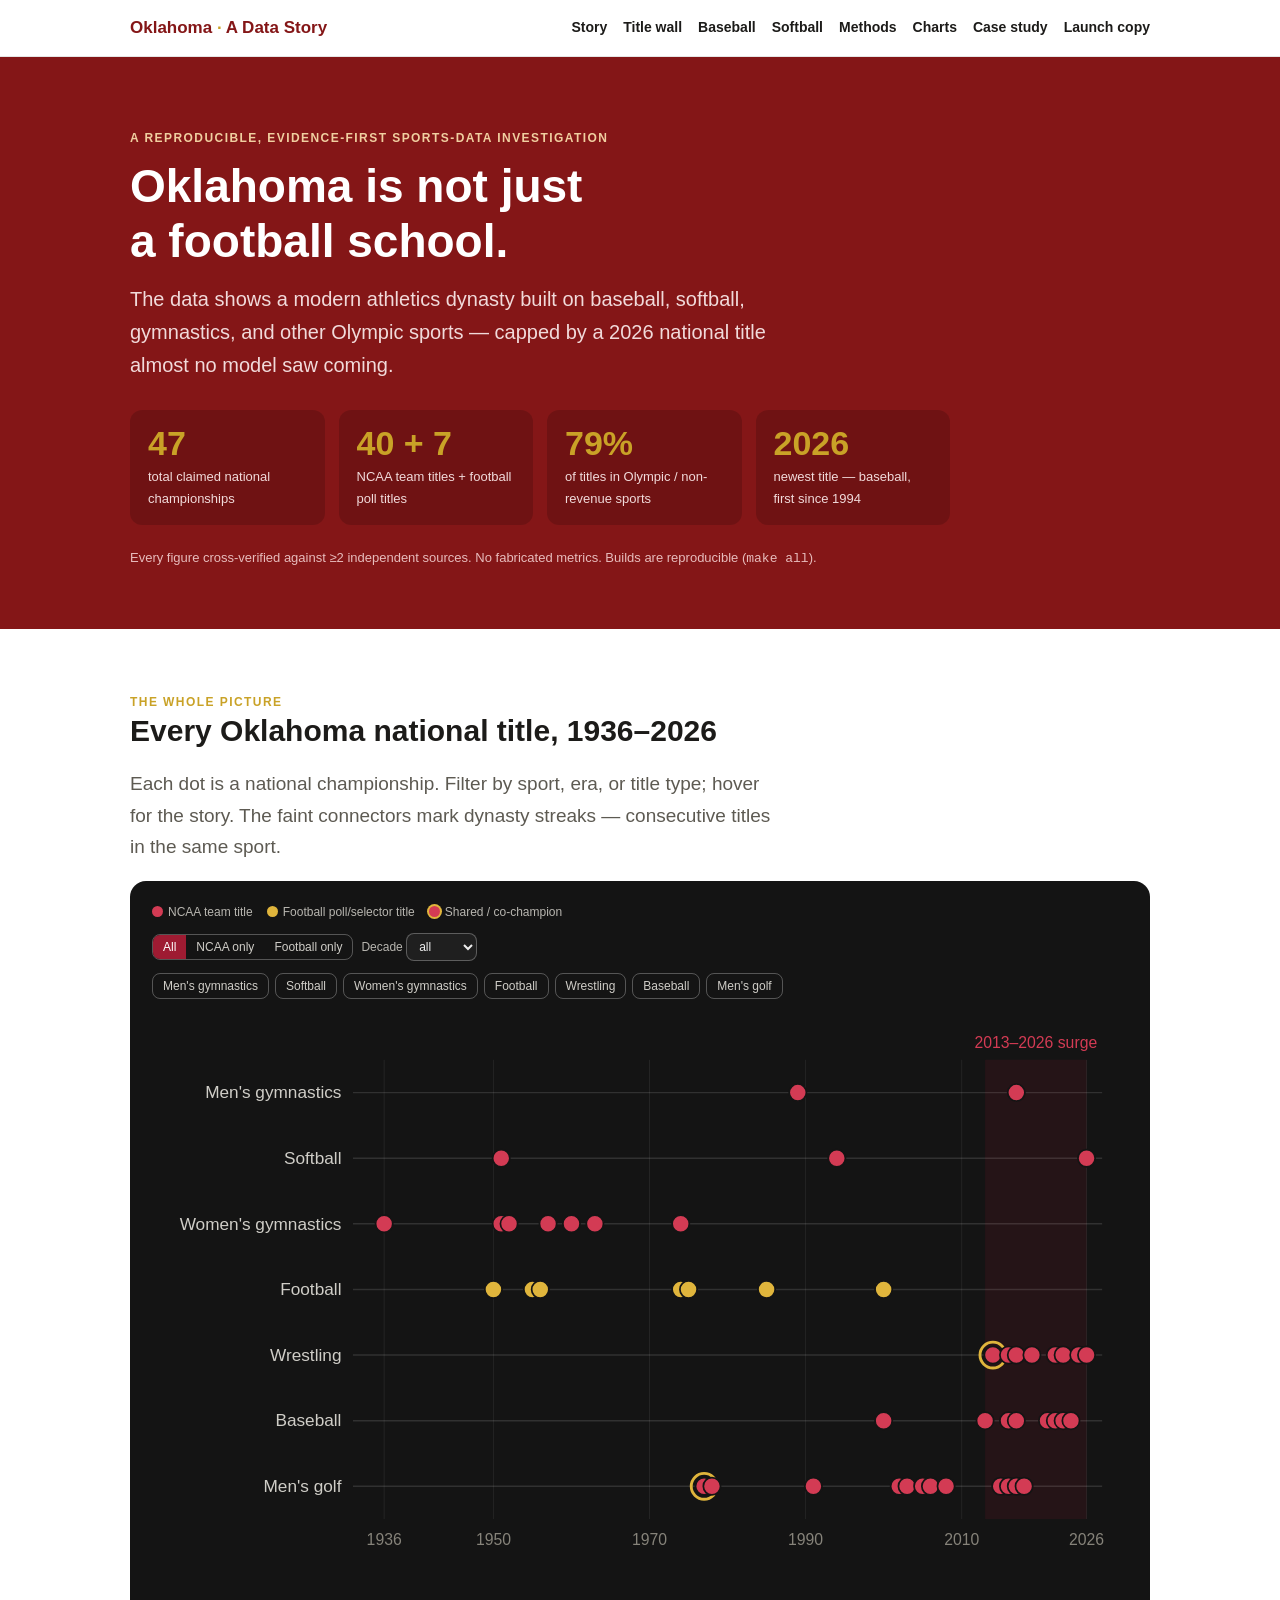
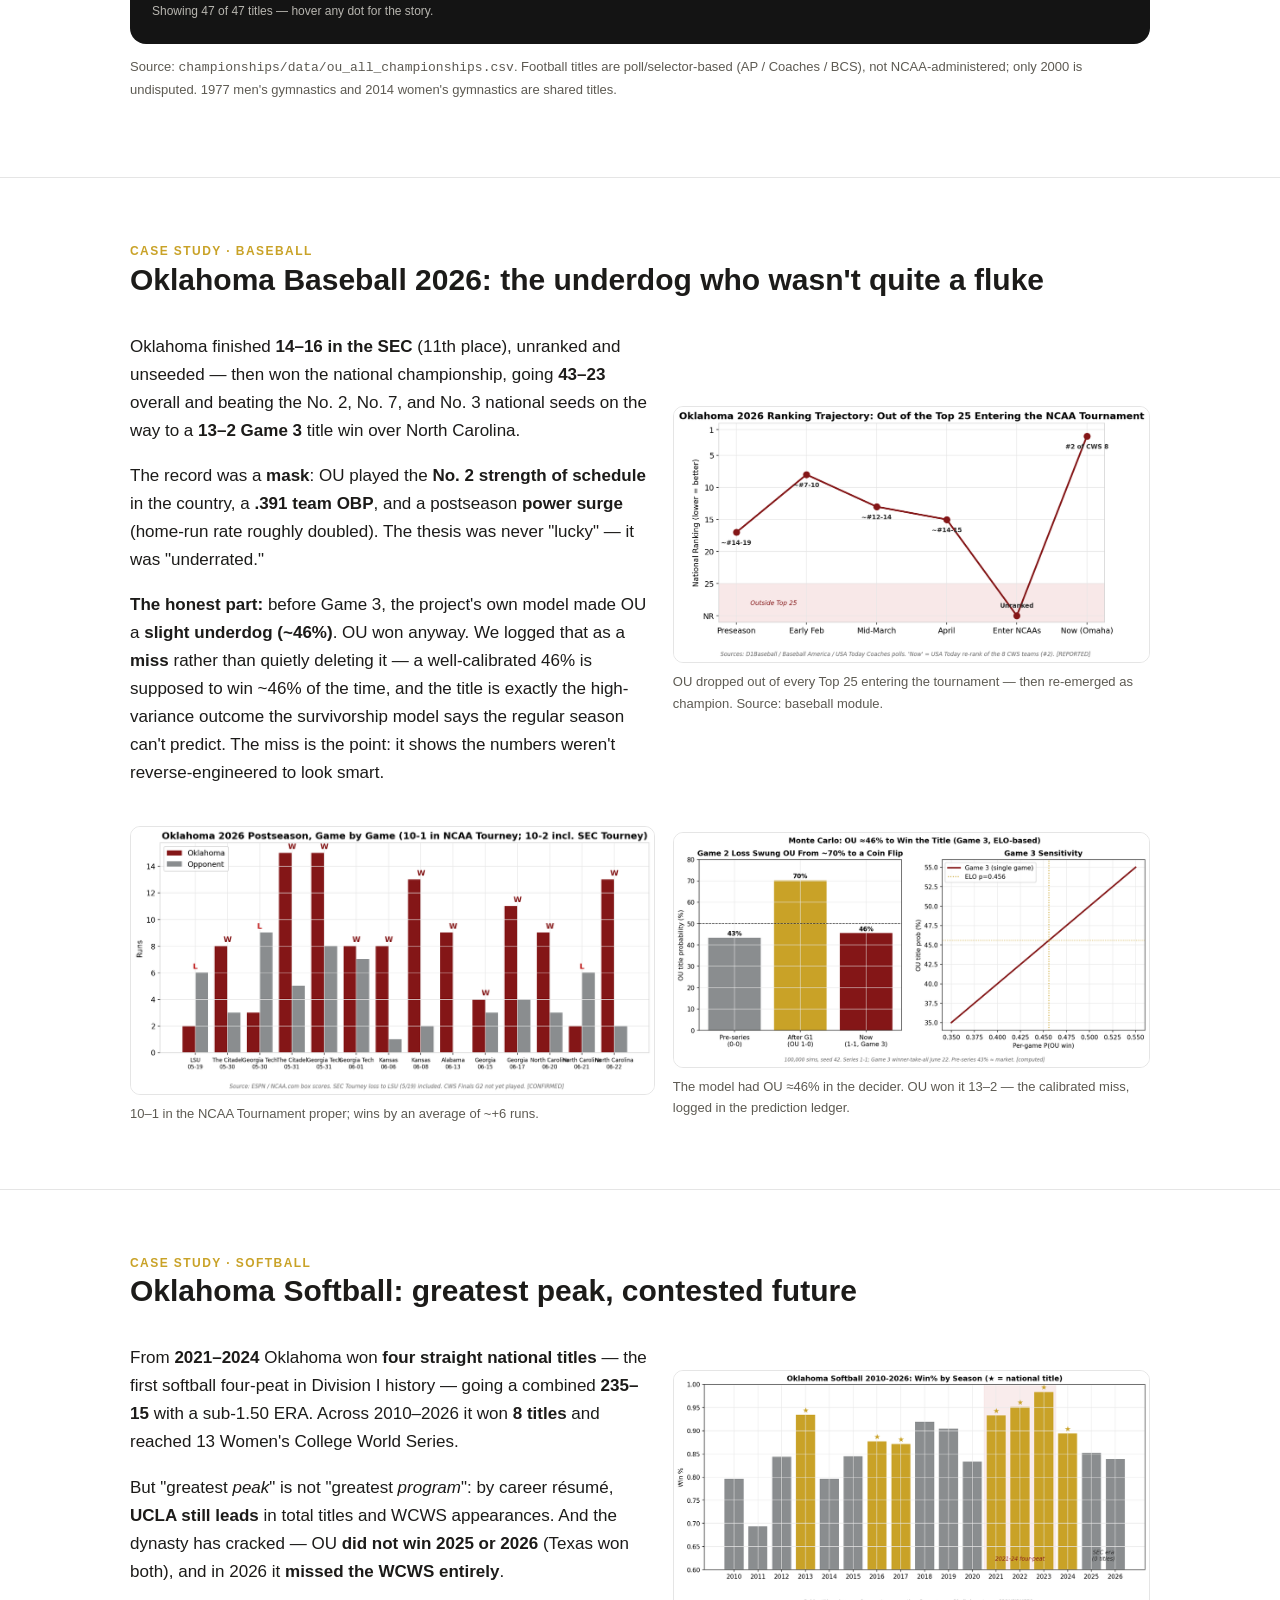
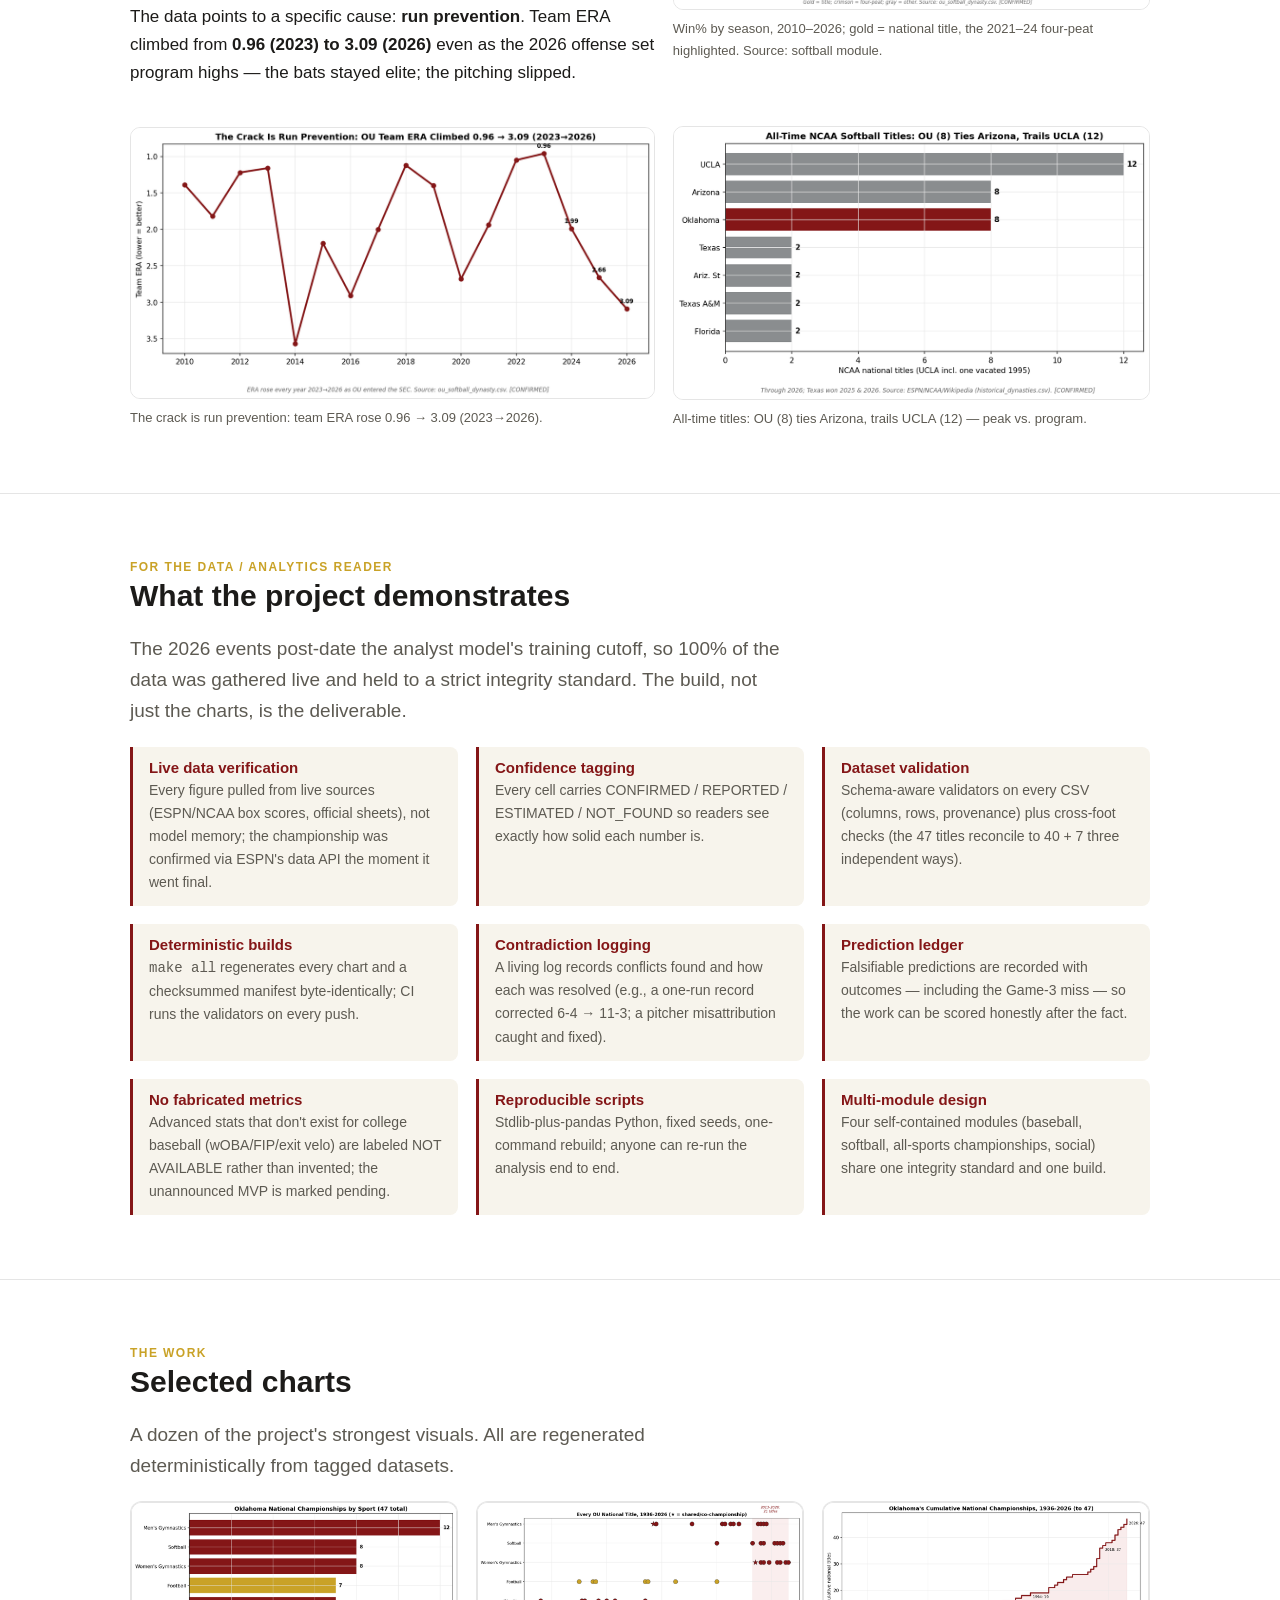
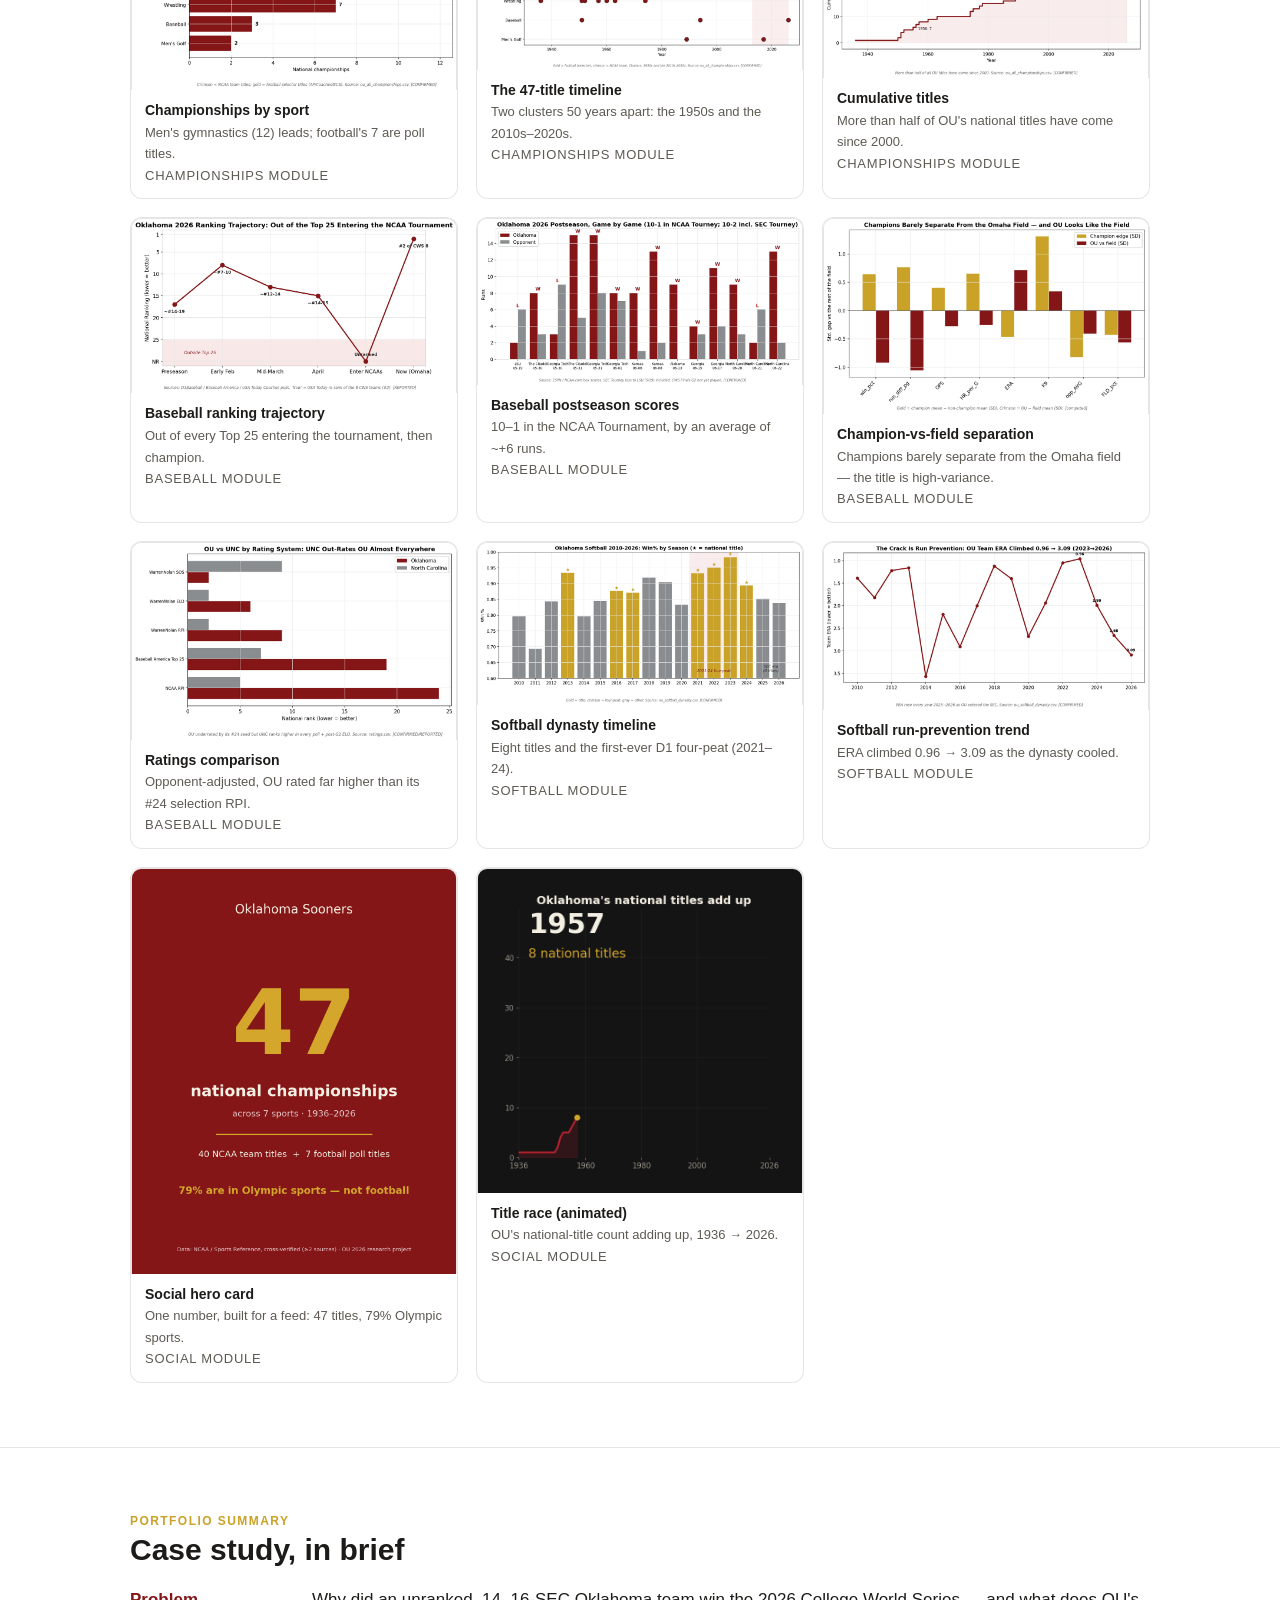
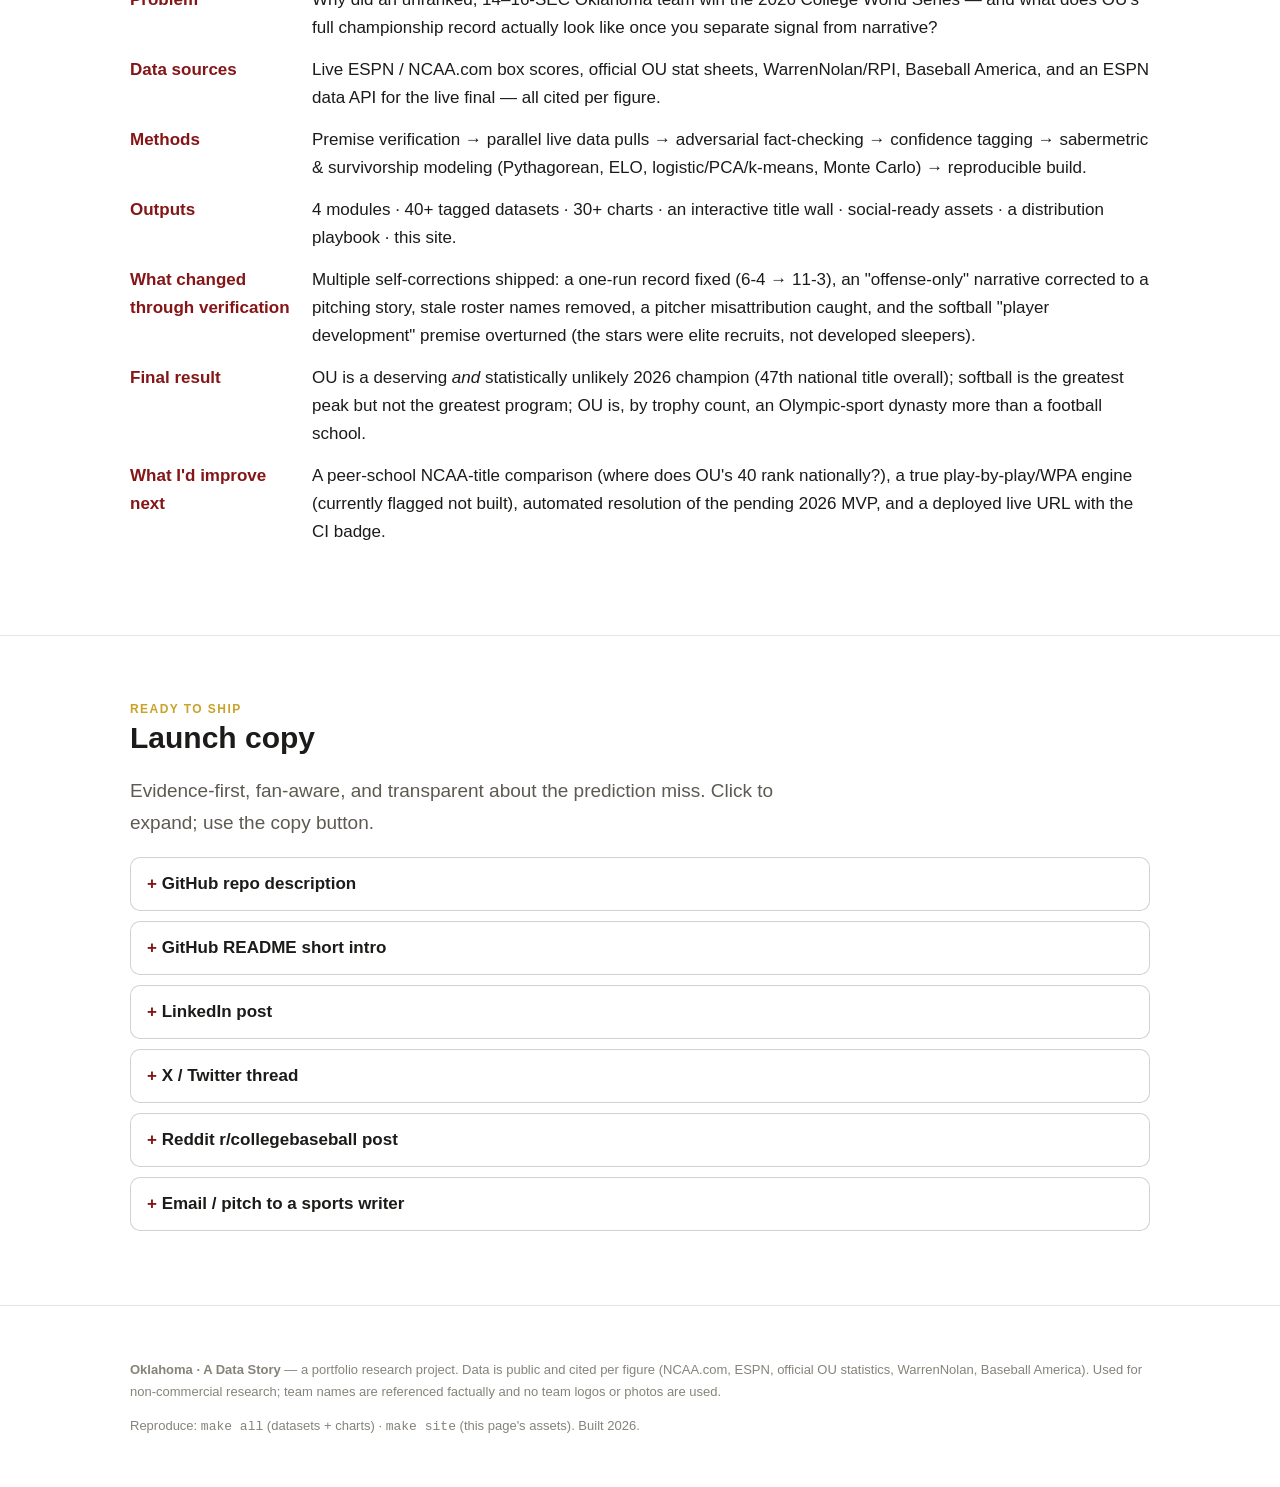
==== site/index.html @ e1172a3f "Add public landing-page site (v1.6): hero, interactive wall, case studies, launch copy A dependency-" ====
<!DOCTYPE html>
<html lang="en">
<head>
<meta charset="utf-8">
<meta name="viewport" content="width=device-width, initial-scale=1">
<title>Oklahoma: A Data Story — 47 national championships</title>
<meta name="description" content="A reproducible, evidence-first data investigation into Oklahoma athletics: 47 national titles, the 2026 baseball championship, the softball dynasty, and what the data really shows.">
<link rel="stylesheet" href="styles.css">
</head>
<body>

<nav><div class="wrap">
  <span class="brand">Oklahoma <b>·</b> A Data Story</span>
  <div class="navlinks">
    <a href="#story">Story</a>
    <a href="#wall">Title wall</a>
    <a href="#baseball">Baseball</a>
    <a href="#softball">Softball</a>
    <a href="#methods">Methods</a>
    <a href="#gallery">Charts</a>
    <a href="#casestudy">Case study</a>
    <a href="#launch">Launch copy</a>
  </div>
</div></nav>

<!-- SECTION 1 — HERO -->
<header class="hero" id="story"><div class="wrap">
  <div class="eyebrow">A reproducible, evidence-first sports-data investigation</div>
  <h1>Oklahoma is not just a football school.</h1>
  <p>The data shows a modern athletics dynasty built on baseball, softball, gymnastics, and other Olympic sports — capped by a 2026 national title almost no model saw coming.</p>
  <div class="stats">
    <div class="stat"><div class="n">47</div><div class="l">total claimed national championships</div></div>
    <div class="stat"><div class="n">40 + 7</div><div class="l">NCAA team titles + football poll titles</div></div>
    <div class="stat"><div class="n">79%</div><div class="l">of titles in Olympic / non-revenue sports</div></div>
    <div class="stat"><div class="n">2026</div><div class="l">newest title — baseball, first since 1994</div></div>
  </div>
  <div class="note">Every figure cross-verified against ≥2 independent sources. No fabricated metrics. Builds are reproducible (<code>make all</code>).</div>
</div></header>

<!-- SECTION 2 — INTERACTIVE WALL -->
<section id="wall"><div class="wrap">
  <div class="eyebrow">The whole picture</div>
  <h2>Every Oklahoma national title, 1936–2026</h2>
  <p class="lead">Each dot is a national championship. Filter by sport, era, or title type; hover for the story. The faint connectors mark dynasty streaks — consecutive titles in the same sport.</p>
  <div class="panel" style="margin-top:18px">
    <div class="legend">
      <span><span class="swatch" style="background:#d33b54"></span>NCAA team title</span>
      <span><span class="swatch" style="background:#e0b53c"></span>Football poll/selector title</span>
      <span><span class="swatch" style="background:#d33b54;box-shadow:0 0 0 2px #e0b53c"></span>Shared / co-champion</span>
    </div>
    <div class="controls">
      <span class="seg" id="basisseg">
        <button data-b="all" aria-pressed="true">All</button>
        <button data-b="ncaa" aria-pressed="false">NCAA only</button>
        <button data-b="selector" aria-pressed="false">Football only</button>
      </span>
      <label style="font-size:12px;color:#b8b6b0">Decade
        <select id="decsel">
          <option value="all">all</option>
          <option value="1930">1930s</option><option value="1950">1950s</option>
          <option value="1960">1960s</option><option value="1970">1970s</option>
          <option value="1980">1980s</option><option value="1990">1990s</option>
          <option value="2000">2000s</option><option value="2010">2010s</option>
          <option value="2020">2020s</option>
        </select>
      </label>
    </div>
    <div id="chips" style="display:flex;flex-wrap:wrap;gap:6px;margin-bottom:12px"></div>
    <div id="wrap2" style="position:relative;width:100%">
      <svg id="wall-svg" viewBox="0 0 680 400" width="100%" role="img" aria-label="Scatter of all 47 Oklahoma national titles by sport and year"></svg>
      <div id="tip" style="position:absolute;display:none;pointer-events:none;background:#1f1f1f;border:1px solid rgba(255,255,255,.3);border-radius:8px;padding:8px 10px;font-size:12px;max-width:230px;z-index:5;color:#ededed"></div>
    </div>
    <div id="cap" style="font-size:12px;color:#b8b6b0;margin-top:8px"></div>
  </div>
  <p class="muted" style="font-size:13px;margin-top:12px">Source: <code>championships/data/ou_all_championships.csv</code>. Football titles are poll/selector-based (AP / Coaches / BCS), not NCAA-administered; only 2000 is undisputed. 1977 men's gymnastics and 2014 women's gymnastics are shared titles.</p>
</div></section>

<!-- SECTION 3 — BASEBALL -->
<section id="baseball"><div class="wrap">
  <div class="eyebrow">Case study · baseball</div>
  <h2>Oklahoma Baseball 2026: the underdog who wasn't quite a fluke</h2>
  <div class="grid cols2" style="margin-top:18px">
    <div>
      <p>Oklahoma finished <b>14–16 in the SEC</b> (11th place), unranked and unseeded — then won the national championship, going <b>43–23</b> overall and beating the No. 2, No. 7, and No. 3 national seeds on the way to a <b>13–2 Game 3</b> title win over North Carolina.</p>
      <p>The record was a <b>mask</b>: OU played the <b>No. 2 strength of schedule</b> in the country, a <b>.391 team OBP</b>, and a postseason <b>power surge</b> (home-run rate roughly doubled). The thesis was never "lucky" — it was "underrated."</p>
      <p><b>The honest part:</b> before Game 3, the project's own model made OU a <b>slight underdog (~46%)</b>. OU won anyway. We logged that as a <b>miss</b> rather than quietly deleting it — a well-calibrated 46% is supposed to win ~46% of the time, and the title is exactly the high-variance outcome the survivorship model says the regular season can't predict. The miss is the point: it shows the numbers weren't reverse-engineered to look smart.</p>
    </div>
    <figure>
      <img src="assets/bb_ranking.png" alt="Oklahoma fell out of every Top 25 entering the NCAA Tournament, then re-emerged in Omaha">
      <figcaption>OU dropped out of every Top 25 entering the tournament — then re-emerged as champion. <span class="muted">Source: baseball module.</span></figcaption>
    </figure>
  </div>
  <div class="grid cols2" style="margin-top:22px">
    <figure>
      <img src="assets/bb_postseason.png" alt="Oklahoma postseason scores, winning by an average margin of about six runs">
      <figcaption>10–1 in the NCAA Tournament proper; wins by an average of ~+6 runs.</figcaption>
    </figure>
    <figure>
      <img src="assets/bb_montecarlo.png" alt="Monte Carlo finals simulation showing Oklahoma as a slight underdog in Game 3">
      <figcaption>The model had OU ≈46% in the decider. OU won it 13–2 — the calibrated miss, logged in the prediction ledger.</figcaption>
    </figure>
  </div>
</div></section>

<!-- SECTION 4 — SOFTBALL -->
<section id="softball"><div class="wrap">
  <div class="eyebrow">Case study · softball</div>
  <h2>Oklahoma Softball: greatest peak, contested future</h2>
  <div class="grid cols2" style="margin-top:18px">
    <div>
      <p>From <b>2021–2024</b> Oklahoma won <b>four straight national titles</b> — the first softball four-peat in Division I history — going a combined <b>235–15</b> with a sub-1.50 ERA. Across 2010–2026 it won <b>8 titles</b> and reached 13 Women's College World Series.</p>
      <p>But "greatest <i>peak</i>" is not "greatest <i>program</i>": by career résumé, <b>UCLA still leads</b> in total titles and WCWS appearances. And the dynasty has cracked — OU <b>did not win 2025 or 2026</b> (Texas won both), and in 2026 it <b>missed the WCWS entirely</b>.</p>
      <p>The data points to a specific cause: <b>run prevention</b>. Team ERA climbed from <b>0.96 (2023) to 3.09 (2026)</b> even as the 2026 offense set program highs — the bats stayed elite; the pitching slipped.</p>
    </div>
    <figure>
      <img src="assets/sb_timeline.png" alt="Oklahoma softball dynasty timeline, win percentage by season with titles marked">
      <figcaption>Win% by season, 2010–2026; gold = national title, the 2021–24 four-peat highlighted. <span class="muted">Source: softball module.</span></figcaption>
    </figure>
  </div>
  <div class="grid cols2" style="margin-top:22px">
    <figure>
      <img src="assets/sb_runprev.png" alt="Oklahoma softball team ERA climbing from under one to over three from 2023 to 2026">
      <figcaption>The crack is run prevention: team ERA rose 0.96 → 3.09 (2023→2026).</figcaption>
    </figure>
    <figure>
      <img src="assets/sb_leaderboard.png" alt="All-time NCAA softball titles, Oklahoma ties Arizona and trails UCLA">
      <figcaption>All-time titles: OU (8) ties Arizona, trails UCLA (12) — peak vs. program.</figcaption>
    </figure>
  </div>
</div></section>

<!-- SECTION 5 — WHAT THE PROJECT PROVES -->
<section id="methods"><div class="wrap">
  <div class="eyebrow">For the data / analytics reader</div>
  <h2>What the project demonstrates</h2>
  <p class="lead">The 2026 events post-date the analyst model's training cutoff, so 100% of the data was gathered live and held to a strict integrity standard. The build, not just the charts, is the deliverable.</p>
  <div class="grid proves" style="margin-top:20px">
    <div class="feat"><h3>Live data verification</h3><p>Every figure pulled from live sources (ESPN/NCAA box scores, official sheets), not model memory; the championship was confirmed via ESPN's data API the moment it went final.</p></div>
    <div class="feat"><h3>Confidence tagging</h3><p>Every cell carries CONFIRMED / REPORTED / ESTIMATED / NOT_FOUND so readers see exactly how solid each number is.</p></div>
    <div class="feat"><h3>Dataset validation</h3><p>Schema-aware validators on every CSV (columns, rows, provenance) plus cross-foot checks (the 47 titles reconcile to 40 + 7 three independent ways).</p></div>
    <div class="feat"><h3>Deterministic builds</h3><p><code>make all</code> regenerates every chart and a checksummed manifest byte-identically; CI runs the validators on every push.</p></div>
    <div class="feat"><h3>Contradiction logging</h3><p>A living log records conflicts found and how each was resolved (e.g., a one-run record corrected 6-4 → 11-3; a pitcher misattribution caught and fixed).</p></div>
    <div class="feat"><h3>Prediction ledger</h3><p>Falsifiable predictions are recorded with outcomes — including the Game-3 miss — so the work can be scored honestly after the fact.</p></div>
    <div class="feat"><h3>No fabricated metrics</h3><p>Advanced stats that don't exist for college baseball (wOBA/FIP/exit velo) are labeled NOT AVAILABLE rather than invented; the unannounced MVP is marked pending.</p></div>
    <div class="feat"><h3>Reproducible scripts</h3><p>Stdlib-plus-pandas Python, fixed seeds, one-command rebuild; anyone can re-run the analysis end to end.</p></div>
    <div class="feat"><h3>Multi-module design</h3><p>Four self-contained modules (baseball, softball, all-sports championships, social) share one integrity standard and one build.</p></div>
  </div>
</div></section>

<!-- SECTION 6 — GALLERY -->
<section id="gallery"><div class="wrap">
  <div class="eyebrow">The work</div>
  <h2>Selected charts</h2>
  <p class="lead">A dozen of the project's strongest visuals. All are regenerated deterministically from tagged datasets.</p>
  <div class="grid gallery" style="margin-top:20px" id="galgrid"></div>
</div></section>

<!-- SECTION 7 — PORTFOLIO CASE STUDY -->
<section id="casestudy"><div class="wrap">
  <div class="eyebrow">Portfolio summary</div>
  <h2>Case study, in brief</h2>
  <dl class="pf" style="margin-top:18px">
    <dt>Problem</dt><dd>Why did an unranked, 14–16-SEC Oklahoma team win the 2026 College World Series — and what does OU's full championship record actually look like once you separate signal from narrative?</dd>
    <dt>Data sources</dt><dd>Live ESPN / NCAA.com box scores, official OU stat sheets, WarrenNolan/RPI, Baseball America, and an ESPN data API for the live final — all cited per figure.</dd>
    <dt>Methods</dt><dd>Premise verification → parallel live data pulls → adversarial fact-checking → confidence tagging → sabermetric & survivorship modeling (Pythagorean, ELO, logistic/PCA/k-means, Monte Carlo) → reproducible build.</dd>
    <dt>Outputs</dt><dd>4 modules · 40+ tagged datasets · 30+ charts · an interactive title wall · social-ready assets · a distribution playbook · this site.</dd>
    <dt>What changed through verification</dt><dd>Multiple self-corrections shipped: a one-run record fixed (6-4 → 11-3), an "offense-only" narrative corrected to a pitching story, stale roster names removed, a pitcher misattribution caught, and the softball "player development" premise overturned (the stars were elite recruits, not developed sleepers).</dd>
    <dt>Final result</dt><dd>OU is a deserving <i>and</i> statistically unlikely 2026 champion (47th national title overall); softball is the greatest peak but not the greatest program; OU is, by trophy count, an Olympic-sport dynasty more than a football school.</dd>
    <dt>What I'd improve next</dt><dd>A peer-school NCAA-title comparison (where does OU's 40 rank nationally?), a true play-by-play/WPA engine (currently flagged not built), automated resolution of the pending 2026 MVP, and a deployed live URL with the CI badge.</dd>
  </dl>
</div></section>

<!-- SECTION 8 — LAUNCH COPY -->
<section id="launch"><div class="wrap">
  <div class="eyebrow">Ready to ship</div>
  <h2>Launch copy</h2>
  <p class="lead">Evidence-first, fan-aware, and transparent about the prediction miss. Click to expand; use the copy button.</p>

  <details><summary>GitHub repo description</summary><div class="copybox"><button class="copybtn">Copy</button><pre>A reproducible, evidence-first data investigation into Oklahoma athletics: 47 national titles across 7 sports, the 2026 baseball championship, and the softball dynasty — every figure source-cited, nothing fabricated, one-command rebuild.</pre></div></details>

  <details><summary>GitHub README short intro</summary><div class="copybox"><button class="copybtn">Copy</button><pre>Oklahoma is, by trophy count, an Olympic-sport dynasty more than a football school: 47 claimed national championships, 79% of them outside football and baseball. This repo gathers the public data behind that record — including OU's 2026 College World Series title — builds a tagged, validated dataset and chart suite, and answers, with evidence, what's sustainable vs. variance. Verification-first, confidence-tagged, deterministic builds, no invented numbers (including an honestly logged prediction miss).</pre></div></details>

  <details><summary>LinkedIn post</summary><div class="copybox"><button class="copybtn">Copy</button><pre>I built an end-to-end sports-data project around a question I couldn't answer from memory: why did a 14–16 (in conference) Oklahoma team win the 2026 College World Series?

Because the events post-date my model's training cutoff, 100% of the data had to be gathered live and verified. So I treated it like a real analytics engagement:

• every figure tagged CONFIRMED / REPORTED / ESTIMATED / NOT_FOUND
• schema validation + cross-foot checks on every dataset
• deterministic, one-command rebuild (make all) + CI
• a prediction ledger — including a Game-3 forecast that MISSED (the model had OU as a slight underdog; OU won). I kept the miss in. A calibrated 46% is supposed to win sometimes, and leaving it visible is the honest move.

Findings: OU is really an Olympic-sport dynasty (47 national titles, 79% outside football); its softball run is the greatest peak but not the greatest program; and the 2026 baseball title was an underdog story that the data says was underrated, not lucky.

Repo + writeup below. Feedback from analysts and college-baseball folks welcome.</pre></div></details>

  <details><summary>X / Twitter thread</summary><div class="copybox"><button class="copybtn">Copy</button><pre>1/ Oklahoma just won the 2026 College World Series at 14–16 in the SEC. I built a reproducible data project to ask: fluke, or underrated? Thread 🧵

2/ Underrated. OU had the #2 strength of schedule in the country, a .391 team OBP, and a postseason power surge. The record was a mask — it was a top-15-caliber team wearing a bubble team's reputation.

3/ The honest part: before Game 3 my own model made OU a ~46% underdog. OU won 13–2. I logged it as a MISS. A calibrated 46% is supposed to win ~46% of the time — hiding it would be the dishonest move.

4/ Zoom out and OU isn't a football school at all. 47 national titles, and 79% are in Olympic/non-revenue sports — gymnastics, softball, wrestling, golf.

5/ Softball: the first-ever D1 four-peat (2021–24, 235–15). Greatest peak in the sport — but UCLA still leads all-time, and Texas has taken the last two. Peak ≠ program.

6/ Everything is source-cited, confidence-tagged, validated, and rebuilds with one command. Interactive title wall + full writeup here: [link]</pre></div></details>

  <details><summary>Reddit r/collegebaseball post</summary><div class="copybox"><button class="copybtn">Copy</button><pre>[OC] I built a reproducible data project on Oklahoma's 2026 title run (and OU's whole championship history)

After OU won it all at 14–16 in the SEC, I wanted to know how much of the run was real vs. variance, so I gathered the public data live (box scores, RPI/SOS, official sheets), tagged every figure for confidence, and made the whole thing rebuild with one command.

A few things I found:
- OU was underrated, not lucky: #2 SOS, .391 OBP, a real postseason HR surge.
- My pre-Game-3 model actually had OU as a slight underdog (~46%). It won 13–2. I left the miss in the prediction ledger on purpose — felt wrong to scrub it.
- Zooming out: 47 OU national titles, 79% in Olympic sports. It's an Olympic-sport dynasty more than a football school.

Not trying to sell anything — it's a portfolio/research project and I'd genuinely like critique on the methodology and anything I got wrong about the season. Interactive title wall + charts in the link. Happy to share data.</pre></div></details>

  <details><summary>Email / pitch to a sports writer</summary><div class="copybox"><button class="copybtn">Copy</button><pre>Subject: data angle on OU's 2026 title — they're not really a football school

Hi [name],

I built a small, fully-sourced data project around Oklahoma's 2026 CWS title and stumbled into a cleaner story than I expected: by trophy count OU is an Olympic-sport dynasty, not a football school — 47 national championships, 79% of them outside football and baseball.

Two angles that might be useful:
1) The 2026 baseball title as an "underrated, not lucky" underdog (a 14–16 SEC team with the #2 SOS) — and a prediction model that had them as a Game-3 underdog and missed, which I kept in for transparency.
2) Softball as "greatest peak, not greatest program" — the only D1 four-peat, but UCLA still leads all-time and Texas has taken the last two.

Everything is cited and reproducible; I'm happy to share the data or pull a custom cut. Interactive title wall and charts here: [link]. No ask beyond: would any of this be useful to you?

Thanks,
[name]</pre></div></details>
</div></section>

<footer><div class="wrap">
  <p><b>Oklahoma · A Data Story</b> — a portfolio research project. Data is public and cited per figure (NCAA.com, ESPN, official OU statistics, WarrenNolan, Baseball America). Used for non-commercial research; team names are referenced factually and no team logos or photos are used.</p>
  <p>Reproduce: <code>make all</code> (datasets + charts) · <code>make site</code> (this page's assets). Built 2026.</p>
</div></footer>

<script>
(function(){
  var ns="http://www.w3.org/2000/svg";
  var CR="#d33b54", GO="#e0b53c", DARK="#141414";
  var sports=["Men's gymnastics","Softball","Women's gymnastics","Football","Wrestling","Baseball","Men's golf"];
  var T=[
   {y:1977,si:0,c:"Paul Ziert",r:"Co-champion (shared)",n:1,sh:1},{y:1978,si:0,c:"Paul Ziert",r:"Won outright (Bart Conner era)",n:1,sh:0},
   {y:1991,si:0,c:"Greg Buwick",r:"Buwick era",n:1,sh:0},{y:2002,si:0,c:"Mark Williams",r:"NCAA team title",n:1,sh:0},
   {y:2003,si:0,c:"Mark Williams",r:"Back-to-back",n:1,sh:0},{y:2005,si:0,c:"Mark Williams",r:"NCAA team title",n:1,sh:0},
   {y:2006,si:0,c:"Mark Williams",r:"Back-to-back",n:1,sh:0},{y:2008,si:0,c:"Mark Williams",r:"NCAA team title",n:1,sh:0},
   {y:2015,si:0,c:"Mark Williams",r:"Start of four straight",n:1,sh:0},{y:2016,si:0,c:"Mark Williams",r:"NCAA team title",n:1,sh:0},
   {y:2017,si:0,c:"Mark Williams",r:"NCAA team title",n:1,sh:0},{y:2018,si:0,c:"Mark Williams",r:"Capped four straight",n:1,sh:0},
   {y:2000,si:1,c:"Patty Gasso",r:"def. UCLA — OU's first title",n:1,sh:0},{y:2013,si:1,c:"Patty Gasso",r:"def. Tennessee",n:1,sh:0},
   {y:2016,si:1,c:"Patty Gasso",r:"def. Auburn",n:1,sh:0},{y:2017,si:1,c:"Patty Gasso",r:"def. Florida",n:1,sh:0},
   {y:2021,si:1,c:"Patty Gasso",r:"def. Florida State",n:1,sh:0},{y:2022,si:1,c:"Patty Gasso",r:"swept Texas",n:1,sh:0},
   {y:2023,si:1,c:"Patty Gasso",r:"def. Florida State",n:1,sh:0},{y:2024,si:1,c:"Patty Gasso",r:"def. Texas — first-ever four-peat",n:1,sh:0},
   {y:2014,si:2,c:"K.J. Kindler",r:"Tied Florida (first NCAA gym tie)",n:1,sh:1},{y:2016,si:2,c:"K.J. Kindler",r:"NCAA team title",n:1,sh:0},
   {y:2017,si:2,c:"K.J. Kindler",r:"Back-to-back",n:1,sh:0},{y:2019,si:2,c:"K.J. Kindler",r:"NCAA team title",n:1,sh:0},
   {y:2022,si:2,c:"K.J. Kindler",r:"NCAA team title",n:1,sh:0},{y:2023,si:2,c:"K.J. Kindler",r:"Back-to-back",n:1,sh:0},
   {y:2025,si:2,c:"K.J. Kindler",r:"def. UCLA",n:1,sh:0},{y:2026,si:2,c:"K.J. Kindler",r:"def. LSU",n:1,sh:0},
   {y:1950,si:3,c:"Bud Wilkinson",r:"Consensus (AP + Coaches)",n:0,sh:0},{y:1955,si:3,c:"Bud Wilkinson",r:"AP; Orange Bowl win vs Maryland",n:0,sh:0},
   {y:1956,si:3,c:"Bud Wilkinson",r:"Consensus (AP + Coaches)",n:0,sh:0},{y:1974,si:3,c:"Barry Switzer",r:"AP only (team on probation)",n:0,sh:0},
   {y:1975,si:3,c:"Barry Switzer",r:"Consensus; Orange Bowl win vs Michigan",n:0,sh:0},{y:1985,si:3,c:"Barry Switzer",r:"AP; Orange Bowl win vs Penn State",n:0,sh:0},
   {y:2000,si:3,c:"Bob Stoops",r:"BCS + AP + Coaches (undisputed)",n:0,sh:0},
   {y:1936,si:4,c:"Paul V. Keen",r:"First OU NCAA wrestling title",n:1,sh:0},{y:1951,si:4,c:"Port Robertson",r:"NCAA team title",n:1,sh:0},
   {y:1952,si:4,c:"Port Robertson",r:"Back-to-back",n:1,sh:0},{y:1957,si:4,c:"Port Robertson",r:"NCAA team title",n:1,sh:0},
   {y:1960,si:4,c:"Tommy Evans",r:"NCAA team title",n:1,sh:0},{y:1963,si:4,c:"Tommy Evans",r:"NCAA team title",n:1,sh:0},
   {y:1974,si:4,c:"Stan Abel",r:"Last OU wrestling title",n:1,sh:0},
   {y:1951,si:5,c:"Jack Baer",r:"def. Tennessee (CWS undefeated)",n:1,sh:0},{y:1994,si:5,c:"Larry Cochell",r:"def. Georgia Tech 13-5",n:1,sh:0},
   {y:2026,si:5,c:"Skip Johnson",r:"def. North Carolina (CWS) — first since 1994",n:1,sh:0},
   {y:1989,si:6,c:"Gregg Grost",r:"OU's first men's golf title",n:1,sh:0},{y:2017,si:6,c:"Ryan Hybl",r:"match-play win 3-1-1 vs Oregon",n:1,sh:0}
  ];
  var x0=140,x1=662,y0=34,y1=354,rowH=(y1-y0)/7;
  function xF(y){return x0+(y-1932)/96*(x1-x0);}
  function cy(i){return y0+rowH*(i+0.5);}
  function E(t,a){var e=document.createElementNS(ns,t);for(var k in a)e.setAttribute(k,a[k]);return e;}
  var svg=document.getElementById("wall-svg"),tip=document.getElementById("tip"),wrap=document.getElementById("wrap2");
  var order=[0,1,2,3,4,5,6];
  var yidx={}; order.slice().reverse().forEach(function(si,i){yidx[si]=i;});

  svg.appendChild(E("rect",{x:xF(2013),y:y0,width:xF(2026)-xF(2013),height:y1-y0,fill:"rgba(158,27,50,0.13)"}));
  var bl=E("text",{x:(xF(2013)+xF(2026))/2,y:y0-8,"text-anchor":"middle","font-size":"11px",fill:CR});bl.textContent="2013–2026 surge";svg.appendChild(bl);
  for(var i=0;i<7;i++){
    svg.appendChild(E("line",{x1:x0,y1:cy(i),x2:x1,y2:cy(i),stroke:"rgba(255,255,255,.12)","stroke-width":1}));
    var lab=E("text",{x:x0-8,y:cy(i)+4,"text-anchor":"end","font-size":"12px",fill:"#cfcdc7"});lab.textContent=sports[i];svg.appendChild(lab);
  }
  [1936,1950,1970,1990,2010,2026].forEach(function(yr){
    svg.appendChild(E("line",{x1:xF(yr),y1:y0,x2:xF(yr),y2:y1,stroke:"rgba(255,255,255,.10)","stroke-width":.5}));
    var t=E("text",{x:xF(yr),y:y1+18,"text-anchor":"middle","font-size":"11px",fill:"#86837a"});t.textContent=yr;svg.appendChild(t);
  });
  // dynasty streak connectors (consecutive same-sport titles <=2 yrs apart)
  var bysp={}; T.forEach(function(d){(bysp[d.si]=bysp[d.si]||[]).push(d.y);});
  Object.keys(bysp).forEach(function(si){
    var ys=bysp[si].slice().sort(function(a,b){return a-b;});
    for(var k=1;k<ys.length;k++){ if(ys[k]-ys[k-1]<=2){
      svg.appendChild(E("line",{x1:xF(ys[k-1]),y1:cy(yidx[si]),x2:xF(ys[k]),y2:cy(yidx[si]),stroke:CR,"stroke-width":3,"stroke-opacity":.35}));
    }}
  });

  var dots=[];
  T.forEach(function(d){
    var col=d.n?CR:GO, x=xF(d.y), y=cy(yidx[d.si]);
    if(d.sh){svg.appendChild(E("circle",{cx:x,cy:y,r:9,fill:"none",stroke:GO,"stroke-width":2}));}
    var c=E("circle",{cx:x,cy:y,r:6,fill:col,stroke:DARK,"stroke-width":1.2});
    c.style.cursor="pointer";c.style.transition="opacity .15s";
    c.addEventListener("mouseenter",function(ev){
      tip.innerHTML="<div style='font-weight:700'>"+d.y+" · "+sports[d.si]+"</div><div style='color:#b8b6b0;margin-top:2px'>"+d.c+"</div><div style='margin-top:2px'>"+d.r+"</div>";
      tip.style.display="block";move(ev);
    });
    c.addEventListener("mousemove",move);
    c.addEventListener("mouseleave",function(){tip.style.display="none";});
    function move(ev){var wr=wrap.getBoundingClientRect();var lx=ev.clientX-wr.left+12;if(lx>wr.width-240)lx=wr.width-240;tip.style.left=lx+"px";tip.style.top=(ev.clientY-wr.top+12)+"px";}
    svg.appendChild(c); dots.push({el:c,d:d});
  });

  var activeSport=-1, basis="all", decade="all";
  var cap=document.getElementById("cap");
  function vis(d){
    if(activeSport>=0 && d.si!==activeSport) return false;
    if(basis==="ncaa" && !d.n) return false;
    if(basis==="selector" && d.n) return false;
    if(decade!=="all"){var dd=Math.floor(d.y/10)*10; if(dd!==+decade) return false;}
    return true;
  }
  function apply(){
    var shown=0;
    dots.forEach(function(o){var v=vis(o.d);o.el.style.opacity=v?1:0.08;if(v)shown++;});
    cap.textContent="Showing "+shown+" of 47 titles"+(activeSport>=0?" · "+sports[activeSport]:"")+(basis!=="all"?" · "+(basis==="ncaa"?"NCAA only":"football only"):"")+(decade!=="all"?" · "+decade+"s":"")+" — hover any dot for the story.";
  }
  // sport chips
  var chips=document.getElementById("chips");
  sports.forEach(function(s,i){
    var b=document.createElement("button");b.className="chip";b.textContent=s;b.setAttribute("aria-pressed","false");
    b.onclick=function(){activeSport=(activeSport===i)?-1:i;chips.querySelectorAll(".chip").forEach(function(c,j){c.setAttribute("aria-pressed",(activeSport===j)?"true":"false");});apply();};
    chips.appendChild(b);
  });
  // basis segmented
  document.querySelectorAll("#basisseg button").forEach(function(b){
    b.onclick=function(){basis=b.getAttribute("data-b");document.querySelectorAll("#basisseg button").forEach(function(x){x.setAttribute("aria-pressed",x===b?"true":"false");});apply();};
  });
  document.getElementById("decsel").onchange=function(){decade=this.value;apply();};
  apply();

  // gallery
  var GAL=[
    ["assets/champ_bysport.png","Championships by sport","Men's gymnastics (12) leads; football's 7 are poll titles.","championships"],
    ["assets/champ_timeline.png","The 47-title timeline","Two clusters 50 years apart: the 1950s and the 2010s–2020s.","championships"],
    ["assets/champ_cumulative.png","Cumulative titles","More than half of OU's national titles have come since 2000.","championships"],
    ["assets/bb_ranking.png","Baseball ranking trajectory","Out of every Top 25 entering the tournament, then champion.","baseball"],
    ["assets/bb_postseason.png","Baseball postseason scores","10–1 in the NCAA Tournament, by an average of ~+6 runs.","baseball"],
    ["assets/bb_pca.png","Champion-vs-field separation","Champions barely separate from the Omaha field — the title is high-variance.","baseball"],
    ["assets/bb_ratings.png","Ratings comparison","Opponent-adjusted, OU rated far higher than its #24 selection RPI.","baseball"],
    ["assets/sb_timeline.png","Softball dynasty timeline","Eight titles and the first-ever D1 four-peat (2021–24).","softball"],
    ["assets/sb_runprev.png","Softball run-prevention trend","ERA climbed 0.96 → 3.09 as the dynasty cooled.","softball"],
    ["assets/social_hero.png","Social hero card","One number, built for a feed: 47 titles, 79% Olympic sports.","social"],
    ["assets/title_race.gif","Title race (animated)","OU's national-title count adding up, 1936 → 2026.","social"]
  ];
  var gg=document.getElementById("galgrid");
  GAL.forEach(function(g){
    var card=document.createElement("div");card.className="card";
    card.innerHTML='<figure><img loading="lazy" src="'+g[0]+'" alt="'+g[1]+'"></figure><div class="meta"><h3>'+g[1]+'</h3><p>'+g[2]+'</p><p class="src">'+g[3]+' module</p></div>';
    gg.appendChild(card);
  });

  // copy buttons
  document.querySelectorAll(".copybtn").forEach(function(b){
    b.onclick=function(){var pre=b.parentElement.querySelector("pre");navigator.clipboard.writeText(pre.textContent).then(function(){var t=b.textContent;b.textContent="Copied";setTimeout(function(){b.textContent=t;},1400);});};
  });
})();
</script>
</body>
</html>
---- site/styles.css ----
:root{
  --crimson:#841617; --crimson2:#9e1b32; --gold:#b8860b; --gold2:#C9A227;
  --ink:#1c1b19; --muted:#5d5a52; --hint:#86837a;
  --cream:#f7f4ec; --panel:#141414; --line:rgba(0,0,0,.10); --line2:rgba(0,0,0,.18);
  --maxw:1060px;
}
*{box-sizing:border-box}
html{scroll-behavior:smooth}
body{margin:0;background:#fff;color:var(--ink);
  font-family:-apple-system,BlinkMacSystemFont,"Segoe UI",Roboto,Helvetica,Arial,sans-serif;
  line-height:1.65;font-size:17px;-webkit-font-smoothing:antialiased}
a{color:var(--crimson2)}
img{max-width:100%;display:block}
.wrap{max-width:var(--maxw);margin:0 auto;padding:0 20px}
h1,h2,h3{line-height:1.2;font-weight:700}
h2{font-size:30px;margin:0 0 6px}
h3{font-size:20px;margin:0 0 8px}
.eyebrow{text-transform:uppercase;letter-spacing:.12em;font-size:12px;font-weight:700;color:var(--gold2)}
.muted{color:var(--muted)}
section{padding:64px 0;border-bottom:1px solid var(--line)}
.lead{font-size:19px;color:var(--muted);max-width:62ch}

/* nav */
nav{position:sticky;top:0;z-index:20;background:rgba(255,255,255,.92);
  backdrop-filter:saturate(160%) blur(8px);border-bottom:1px solid var(--line)}
nav .wrap{display:flex;align-items:center;gap:18px;height:56px}
.brand{font-weight:700;color:var(--crimson);white-space:nowrap}
.brand b{color:var(--gold2)}
.navlinks{display:flex;gap:16px;margin-left:auto;overflow-x:auto}
.navlinks a{color:var(--ink);text-decoration:none;font-size:14px;font-weight:600;white-space:nowrap}
.navlinks a:hover{color:var(--crimson)}

/* hero */
.hero{background:var(--crimson);color:var(--cream);border:0;padding:72px 0 60px}
.hero .eyebrow{color:#f0cfa0}
.hero h1{font-size:46px;margin:10px 0 14px;color:#fff;max-width:18ch}
.hero p{font-size:20px;color:#f1dada;max-width:60ch;margin:0 0 28px}
.stats{display:grid;grid-template-columns:repeat(4,1fr);gap:14px;max-width:820px}
.stat{background:rgba(0,0,0,.16);border-radius:12px;padding:16px 18px}
.stat .n{font-size:34px;font-weight:800;color:var(--gold2);line-height:1}
.stat .l{font-size:13px;color:#f1dada;margin-top:6px}
.hero .note{margin-top:22px;font-size:13px;color:#e7bcbc}

/* generic grids */
.grid{display:grid;gap:18px}
.cols2{grid-template-columns:1.1fr 1fr;align-items:center}
.proves{grid-template-columns:repeat(3,1fr)}
.gallery{grid-template-columns:repeat(3,1fr)}
.card{border:1px solid var(--line);border-radius:12px;padding:16px 18px;background:#fff}
.card h3{font-size:16px;margin:0 0 4px}
.card .src{font-size:12px;color:var(--hint);margin-top:6px;text-transform:uppercase;letter-spacing:.06em}
.feat{border-left:3px solid var(--crimson);border-radius:0 8px 8px 0;padding:12px 16px;background:var(--cream)}
.feat h3{font-size:15px;margin:0 0 2px;color:var(--crimson)}
.feat p{margin:0;font-size:14px;color:var(--muted)}

figure{margin:0}
figure img{border:1px solid var(--line);border-radius:10px}
figcaption{font-size:13px;color:var(--muted);margin-top:8px}
.gallery figure img{border-radius:10px 10px 0 0;border-bottom:0}
.gallery .card{padding:0;overflow:hidden}
.gallery .meta{padding:12px 14px}
.gallery .meta h3{font-size:14px;margin:0 0 3px}
.gallery .meta p{font-size:13px;color:var(--muted);margin:0}

/* wall panel */
.panel{background:var(--panel);border-radius:16px;padding:22px;color:#ededed}
.panel .controls{display:flex;flex-wrap:wrap;gap:8px;align-items:center;margin:6px 0 12px}
.panel .legend{display:flex;flex-wrap:wrap;gap:14px;font-size:12px;color:#b8b6b0;margin-bottom:10px}
.swatch{width:11px;height:11px;border-radius:50%;display:inline-block;vertical-align:-1px;margin-right:5px}
.chip{cursor:pointer;border:1px solid rgba(255,255,255,.28);background:transparent;border-radius:8px;
  padding:5px 10px;font-size:12px;color:#cfcdc7}
.chip[aria-pressed="true"]{background:#3a1f24;color:#f0b8c0;border-color:#7a3b44}
.seg{display:inline-flex;border:1px solid rgba(255,255,255,.28);border-radius:8px;overflow:hidden}
.seg button{background:transparent;color:#cfcdc7;border:0;padding:5px 10px;font-size:12px;cursor:pointer}
.seg button[aria-pressed="true"]{background:#9e1b32;color:#fff}
select{background:#1f1f1f;color:#ededed;border:1px solid rgba(255,255,255,.28);border-radius:8px;padding:5px 8px;font-size:12px}

/* portfolio dl */
.pf{display:grid;grid-template-columns:160px 1fr;gap:6px 22px}
.pf dt{font-weight:700;color:var(--crimson)}
.pf dd{margin:0 0 8px;color:var(--ink)}

/* launch copy */
details{border:1px solid var(--line2);border-radius:10px;margin:10px 0;background:#fff}
summary{cursor:pointer;padding:12px 16px;font-weight:700;list-style:none}
summary::-webkit-details-marker{display:none}
summary::before{content:"+ ";color:var(--crimson);font-weight:800}
details[open] summary::before{content:"– "}
.copybox{position:relative;padding:0 16px 16px}
.copybox pre{white-space:pre-wrap;font:13px/1.6 ui-monospace,SFMono-Regular,Menlo,monospace;
  background:var(--cream);border-radius:8px;padding:14px;margin:0;color:#2a2a28}
.copybtn{position:absolute;top:-2px;right:16px;font-size:12px;border:1px solid var(--line2);
  background:#fff;border-radius:6px;padding:4px 9px;cursor:pointer}
.copybtn:active{transform:scale(.97)}

footer{padding:40px 0;color:var(--hint);font-size:13px}

@media (max-width:760px){
  body{font-size:16px}
  .hero h1{font-size:32px}
  .hero p{font-size:17px}
  .stats{grid-template-columns:repeat(2,1fr)}
  .cols2,.proves,.gallery{grid-template-columns:1fr}
  .pf{grid-template-columns:1fr;gap:2px}
  .pf dt{margin-top:8px}
  h2{font-size:24px}
  section{padding:44px 0}
}
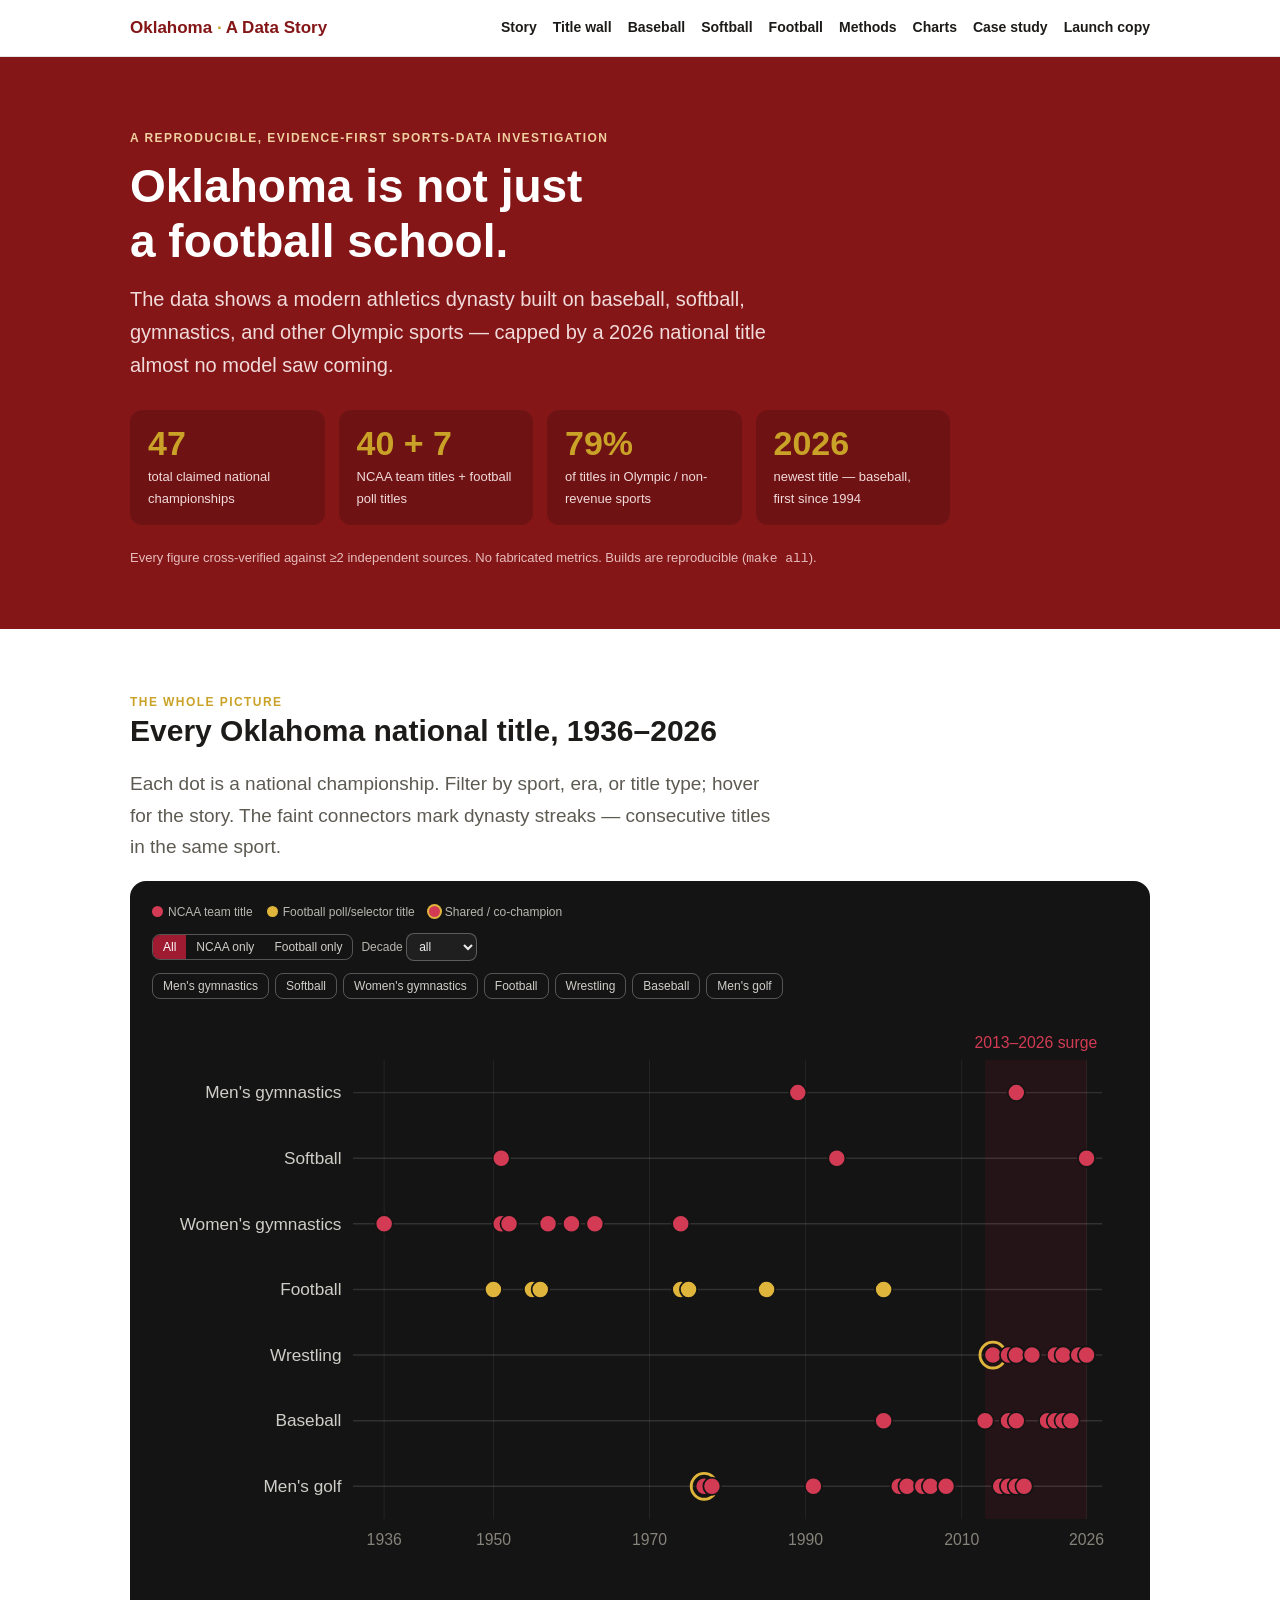
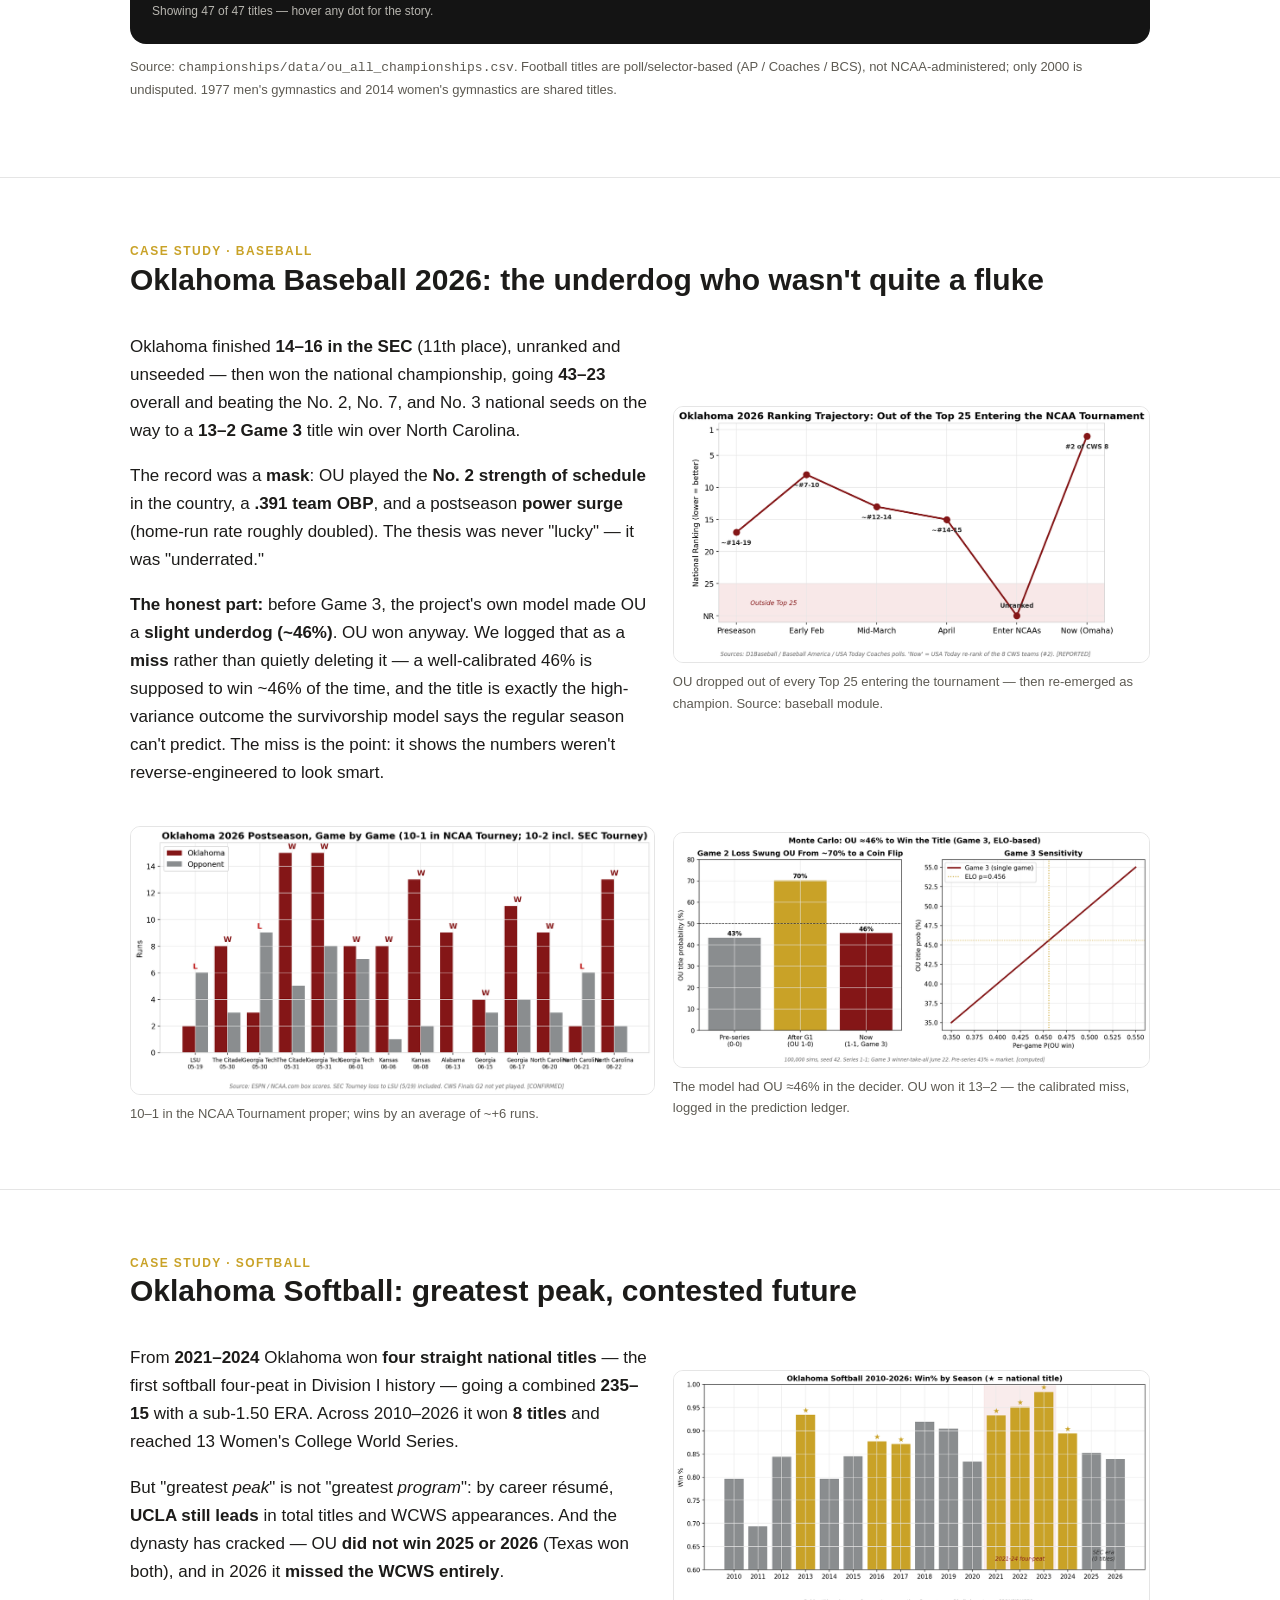
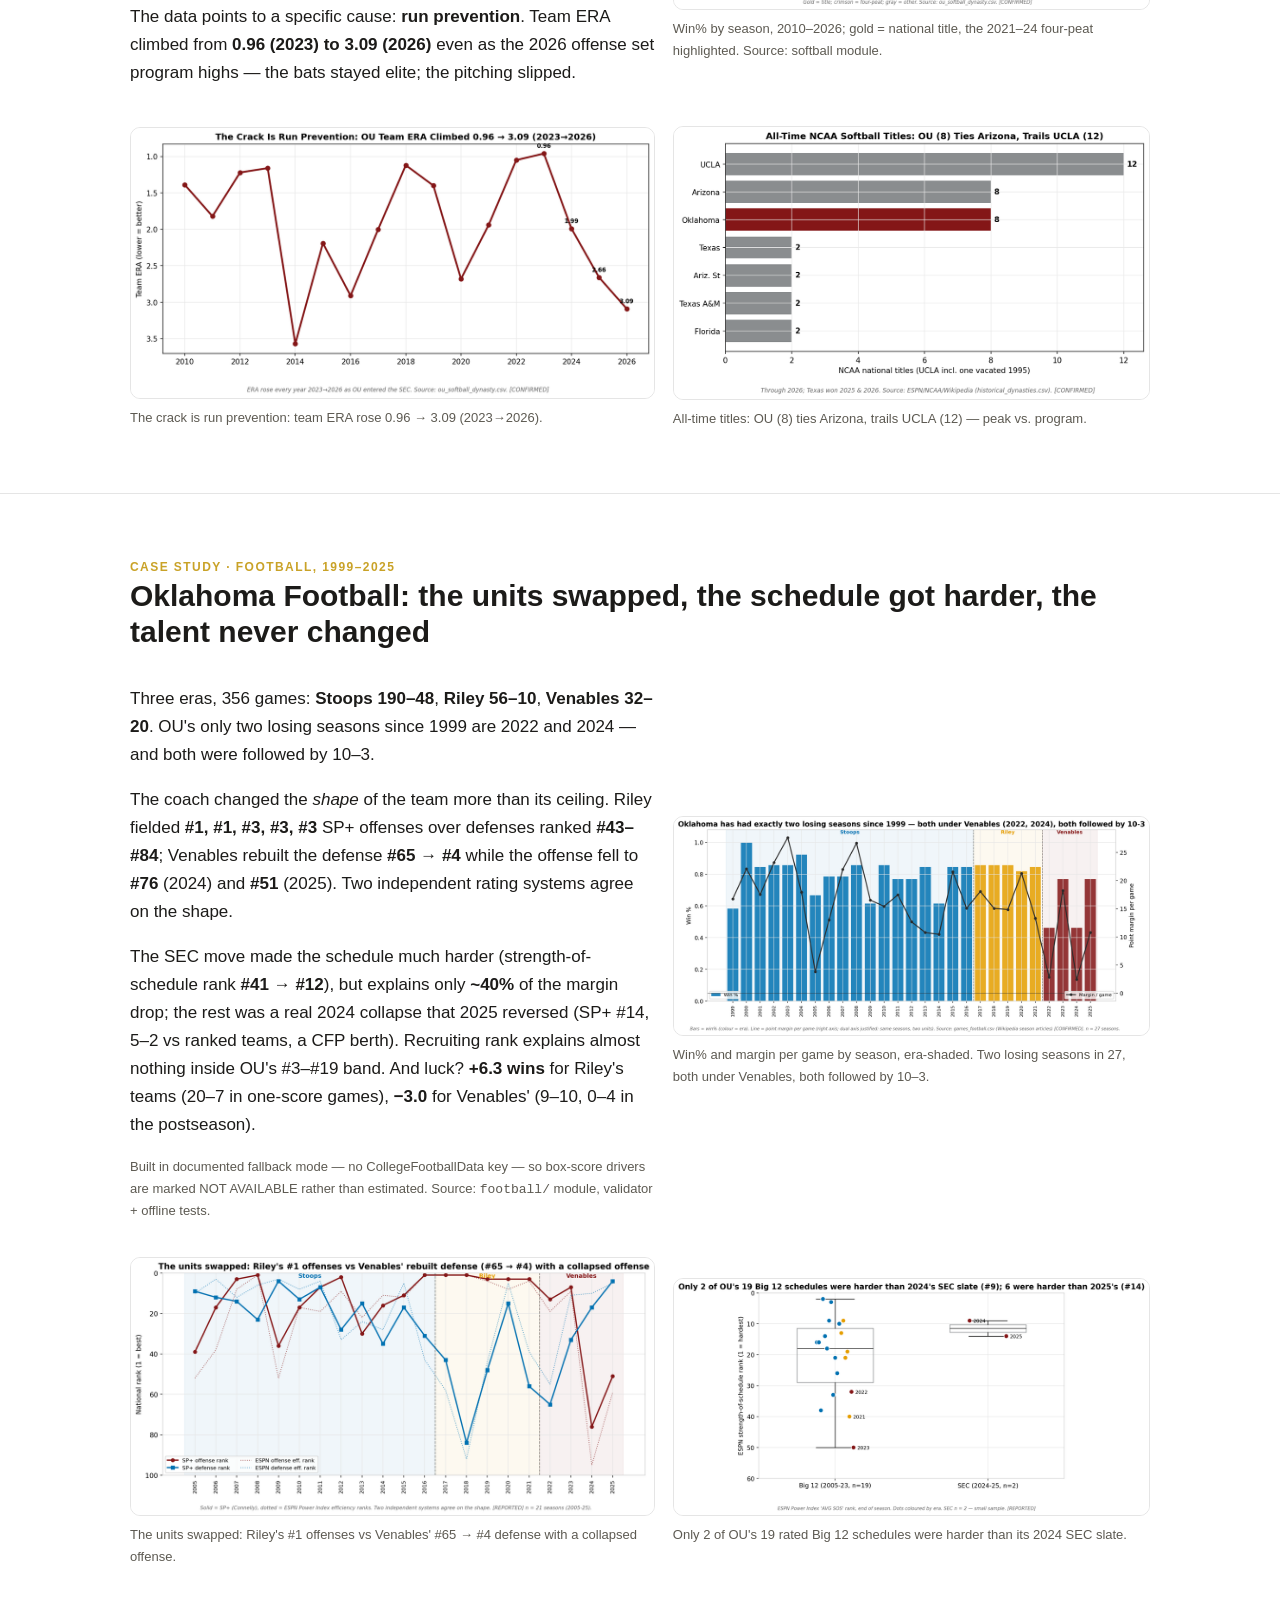
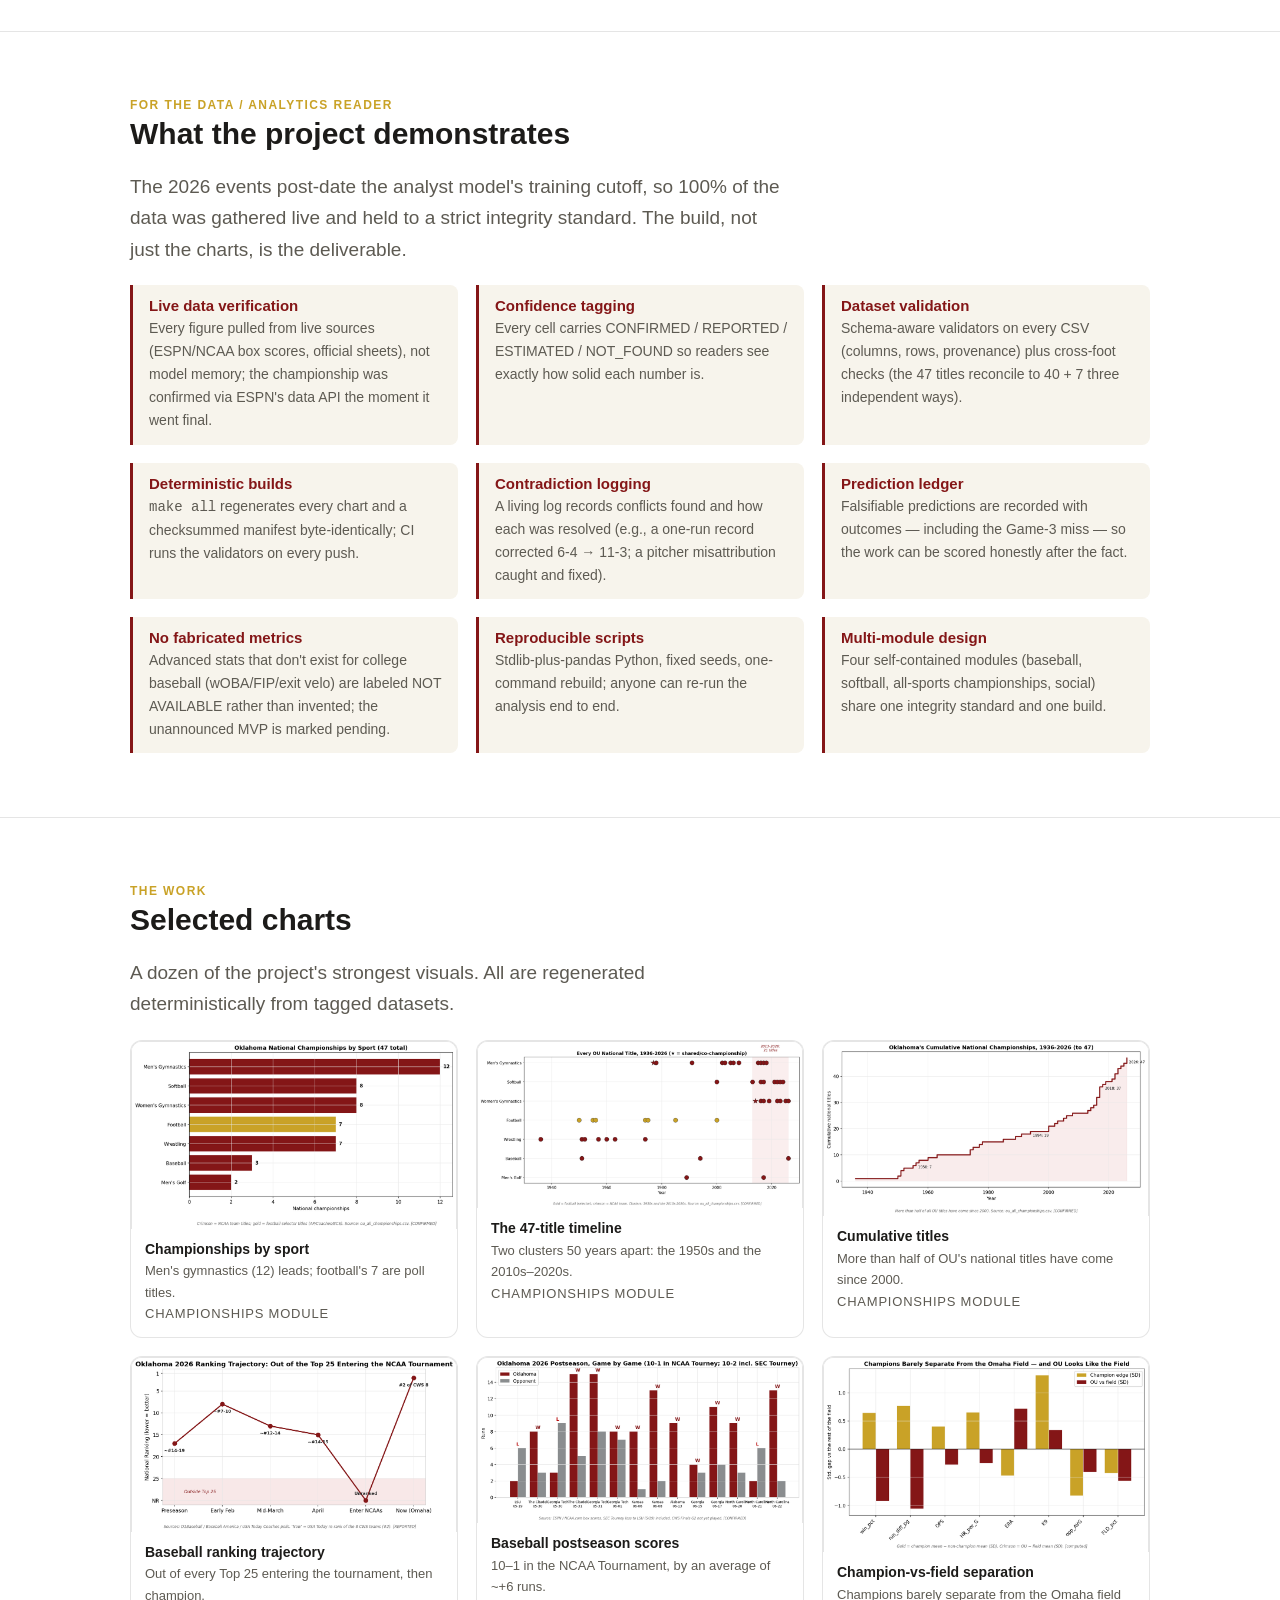
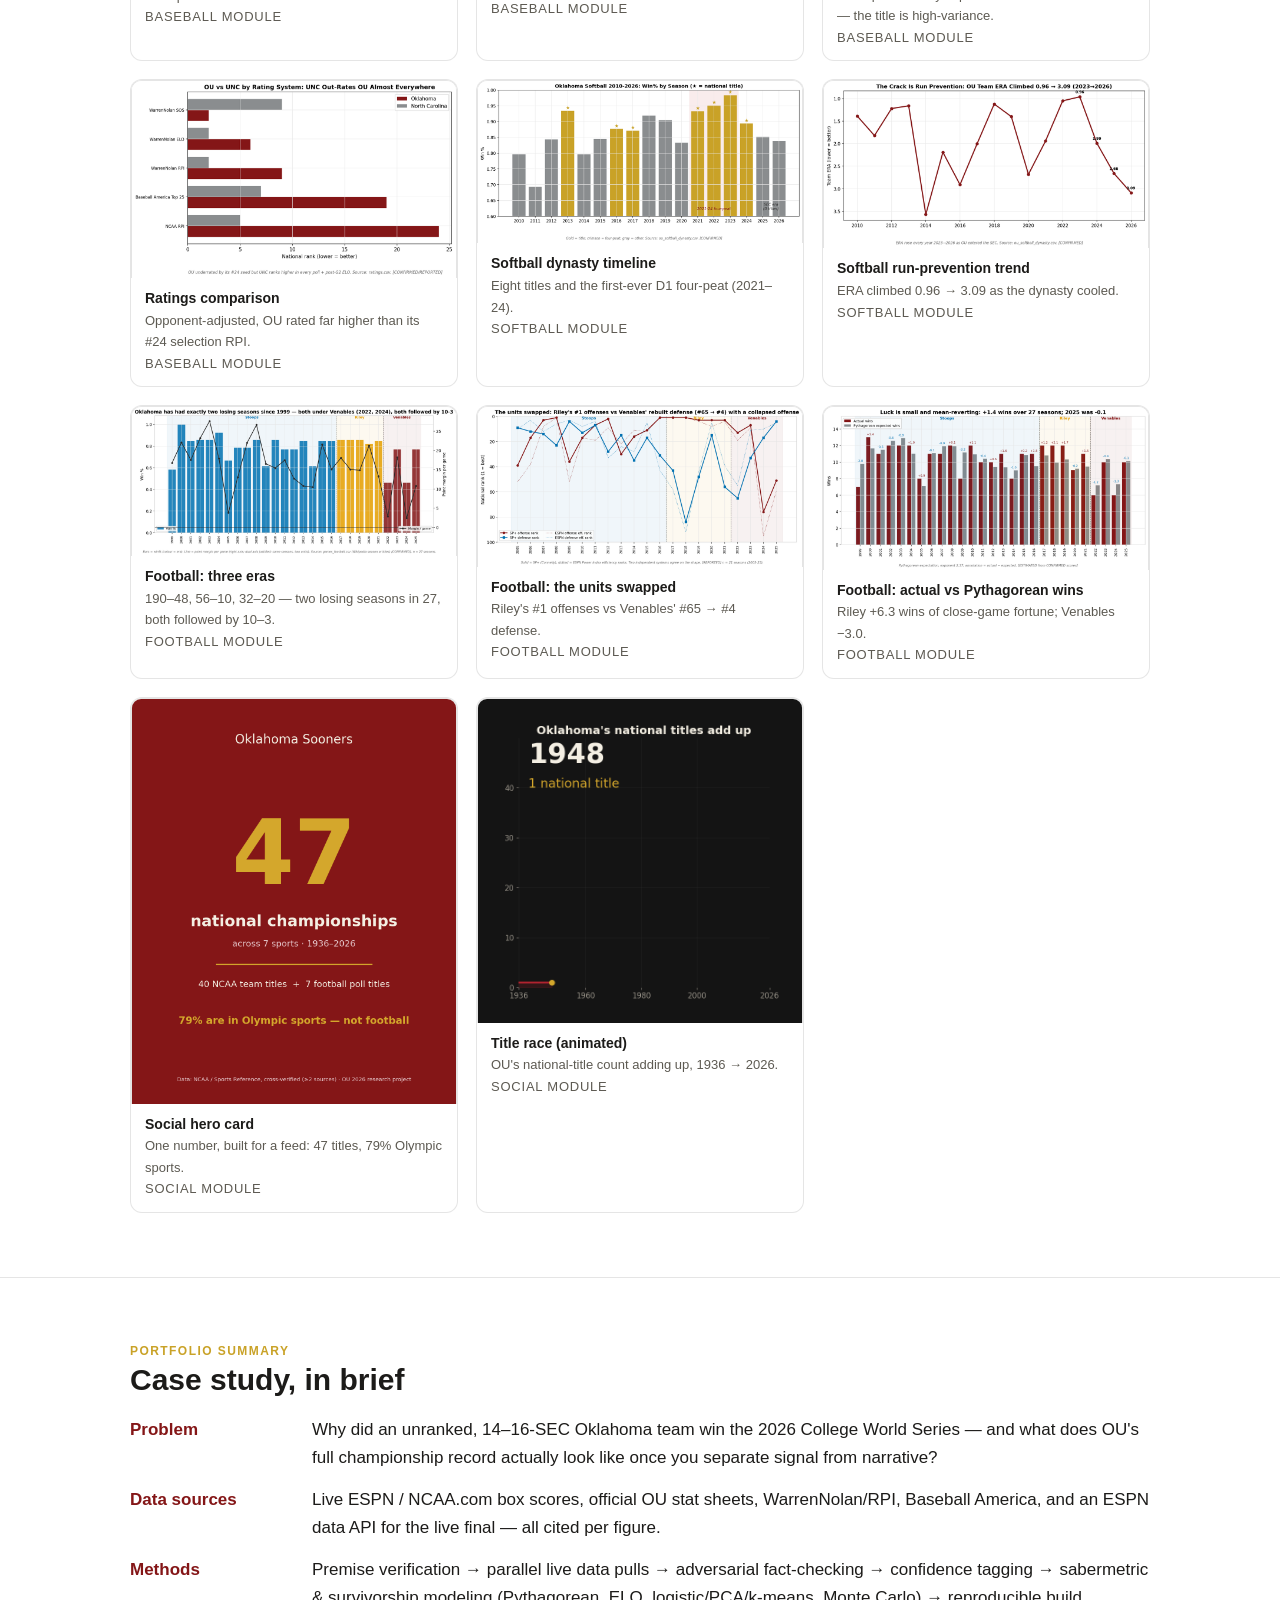
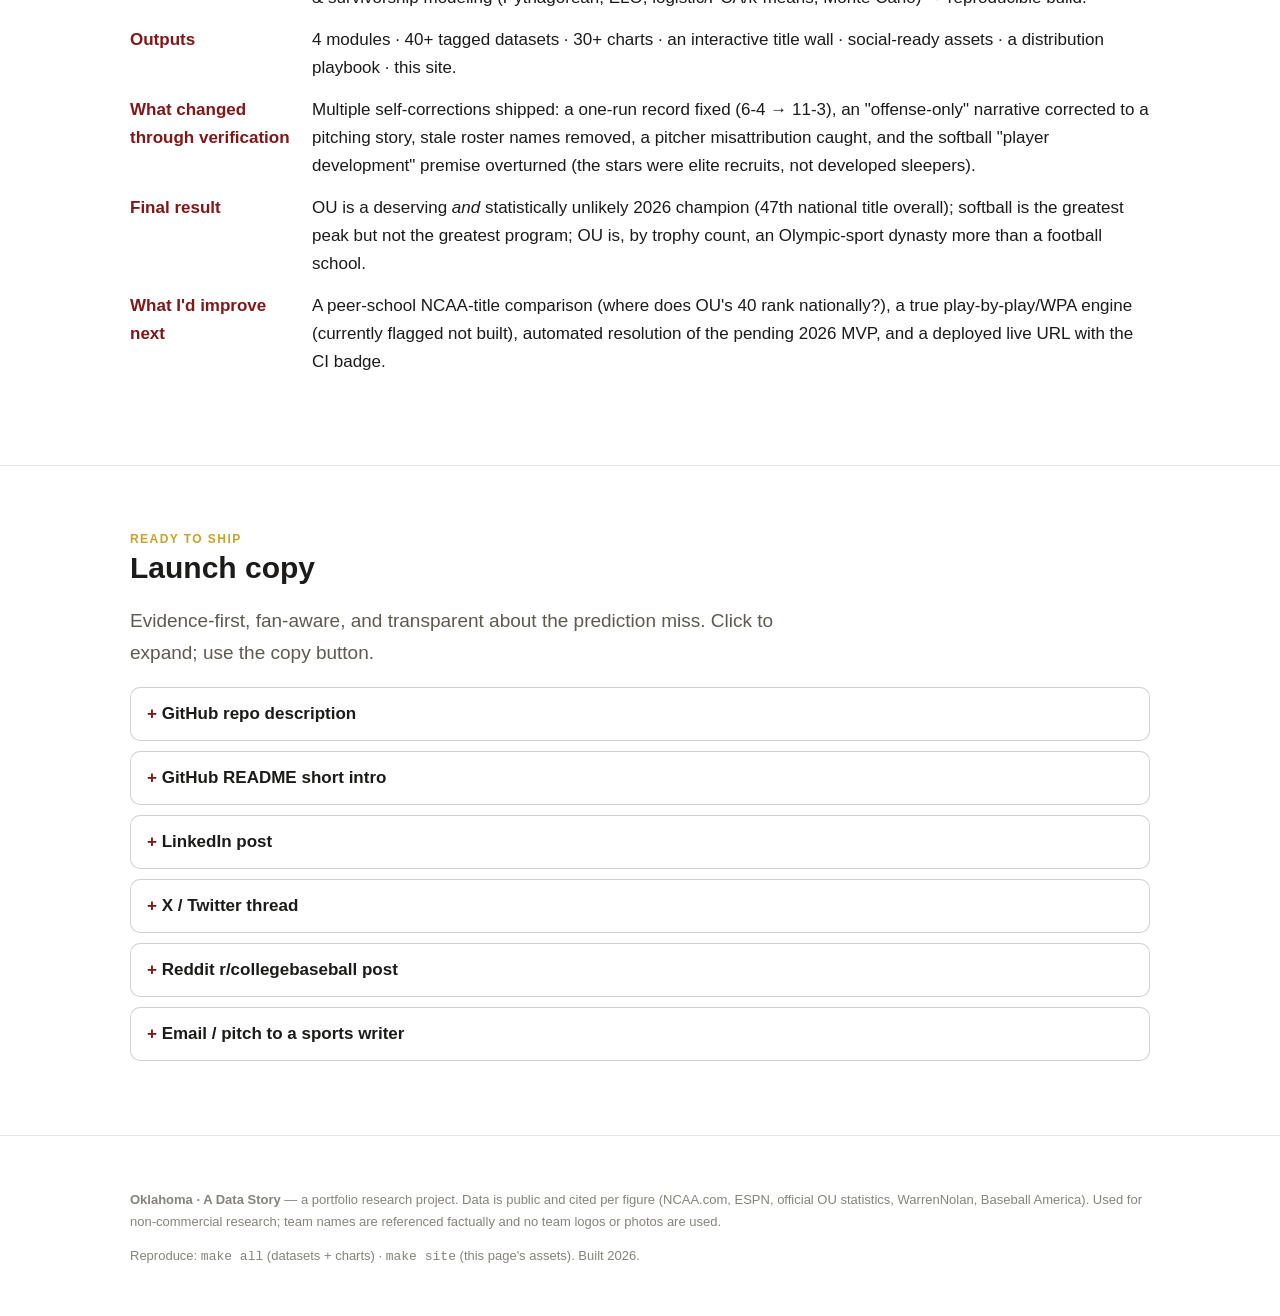
==== commit b02ddee2: "Add football eras module (1999-2025): datasets, validator, tests, analysis, report, site section Sel" ====
--- a/site/index.html
+++ b/site/index.html
@@ -4,7 +4,7 @@
 <meta charset="utf-8">
 <meta name="viewport" content="width=device-width, initial-scale=1">
 <title>Oklahoma: A Data Story — 47 national championships</title>
-<meta name="description" content="A reproducible, evidence-first data investigation into Oklahoma athletics: 47 national titles, the 2026 baseball championship, the softball dynasty, and what the data really shows.">
+<meta name="description" content="A reproducible, evidence-first data investigation into Oklahoma athletics: 47 national titles, the 2026 baseball championship, the softball dynasty, three football eras, and what the data really shows.">
 <link rel="stylesheet" href="styles.css">
 </head>
 <body>
@@ -16,6 +16,7 @@
     <a href="#wall">Title wall</a>
     <a href="#baseball">Baseball</a>
     <a href="#softball">Softball</a>
+    <a href="#football">Football</a>
     <a href="#methods">Methods</a>
     <a href="#gallery">Charts</a>
     <a href="#casestudy">Case study</a>
@@ -125,6 +126,34 @@
     <figure>
       <img src="assets/sb_leaderboard.png" alt="All-time NCAA softball titles, Oklahoma ties Arizona and trails UCLA">
       <figcaption>All-time titles: OU (8) ties Arizona, trails UCLA (12) — peak vs. program.</figcaption>
+    </figure>
+  </div>
+</div></section>
+
+<!-- SECTION 4b — FOOTBALL -->
+<section id="football"><div class="wrap">
+  <div class="eyebrow">Case study · football, 1999–2025</div>
+  <h2>Oklahoma Football: the units swapped, the schedule got harder, the talent never changed</h2>
+  <div class="grid cols2" style="margin-top:18px">
+    <div>
+      <p>Three eras, 356 games: <b>Stoops 190–48</b>, <b>Riley 56–10</b>, <b>Venables 32–20</b>. OU's only two losing seasons since 1999 are 2022 and 2024 — and both were followed by 10–3.</p>
+      <p>The coach changed the <i>shape</i> of the team more than its ceiling. Riley fielded <b>#1, #1, #3, #3, #3</b> SP+ offenses over defenses ranked <b>#43–#84</b>; Venables rebuilt the defense <b>#65 → #4</b> while the offense fell to <b>#76</b> (2024) and <b>#51</b> (2025). Two independent rating systems agree on the shape.</p>
+      <p>The SEC move made the schedule much harder (strength-of-schedule rank <b>#41 → #12</b>), but explains only <b>~40%</b> of the margin drop; the rest was a real 2024 collapse that 2025 reversed (SP+ #14, 5–2 vs ranked teams, a CFP berth). Recruiting rank explains almost nothing inside OU's #3–#19 band. And luck? <b>+6.3 wins</b> for Riley's teams (20–7 in one-score games), <b>−3.0</b> for Venables' (9–10, 0–4 in the postseason).</p>
+      <p class="muted" style="font-size:13px">Built in documented fallback mode — no CollegeFootballData key — so box-score drivers are marked NOT AVAILABLE rather than estimated. Source: <code>football/</code> module, validator + offline tests.</p>
+    </div>
+    <figure>
+      <img src="assets/fb_eras.png" alt="Oklahoma football win percentage and point margin by season, 1999 to 2025, shaded by head-coach era">
+      <figcaption>Win% and margin per game by season, era-shaded. Two losing seasons in 27, both under Venables, both followed by 10–3.</figcaption>
+    </figure>
+  </div>
+  <div class="grid cols2" style="margin-top:22px">
+    <figure>
+      <img src="assets/fb_units.png" alt="SP+ offense and defense national rank of Oklahoma over time, showing Riley's number one offenses and Venables' rebuilt defense">
+      <figcaption>The units swapped: Riley's #1 offenses vs Venables' #65 → #4 defense with a collapsed offense.</figcaption>
+    </figure>
+    <figure>
+      <img src="assets/fb_sos.png" alt="Distribution of Oklahoma's strength-of-schedule rank in the Big 12 versus the SEC">
+      <figcaption>Only 2 of OU's 19 rated Big 12 schedules were harder than its 2024 SEC slate.</figcaption>
     </figure>
   </div>
 </div></section>
@@ -351,6 +380,9 @@
     ["assets/bb_ratings.png","Ratings comparison","Opponent-adjusted, OU rated far higher than its #24 selection RPI.","baseball"],
     ["assets/sb_timeline.png","Softball dynasty timeline","Eight titles and the first-ever D1 four-peat (2021–24).","softball"],
     ["assets/sb_runprev.png","Softball run-prevention trend","ERA climbed 0.96 → 3.09 as the dynasty cooled.","softball"],
+    ["assets/fb_eras.png","Football: three eras","190–48, 56–10, 32–20 — two losing seasons in 27, both followed by 10–3.","football"],
+    ["assets/fb_units.png","Football: the units swapped","Riley's #1 offenses vs Venables' #65 → #4 defense.","football"],
+    ["assets/fb_luck.png","Football: actual vs Pythagorean wins","Riley +6.3 wins of close-game fortune; Venables −3.0.","football"],
     ["assets/social_hero.png","Social hero card","One number, built for a feed: 47 titles, 79% Olympic sports.","social"],
     ["assets/title_race.gif","Title race (animated)","OU's national-title count adding up, 1936 → 2026.","social"]
   ];
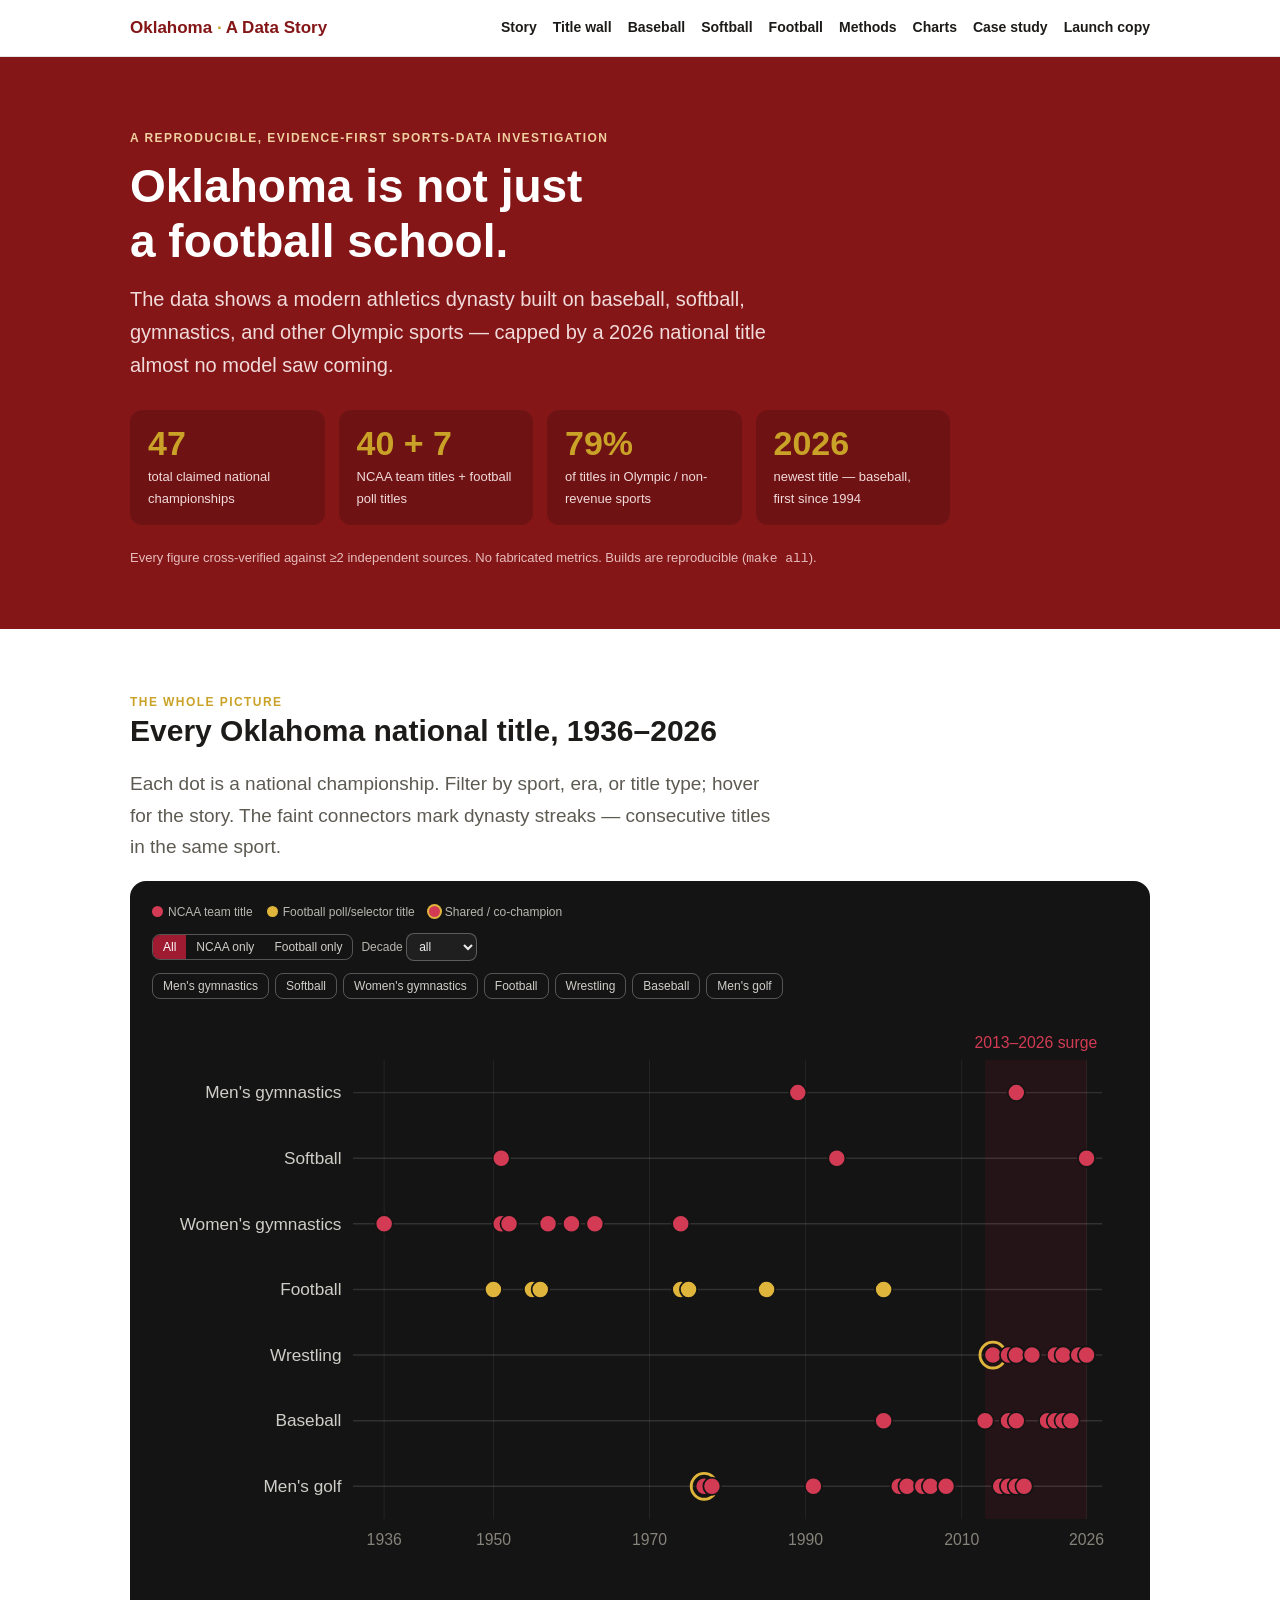
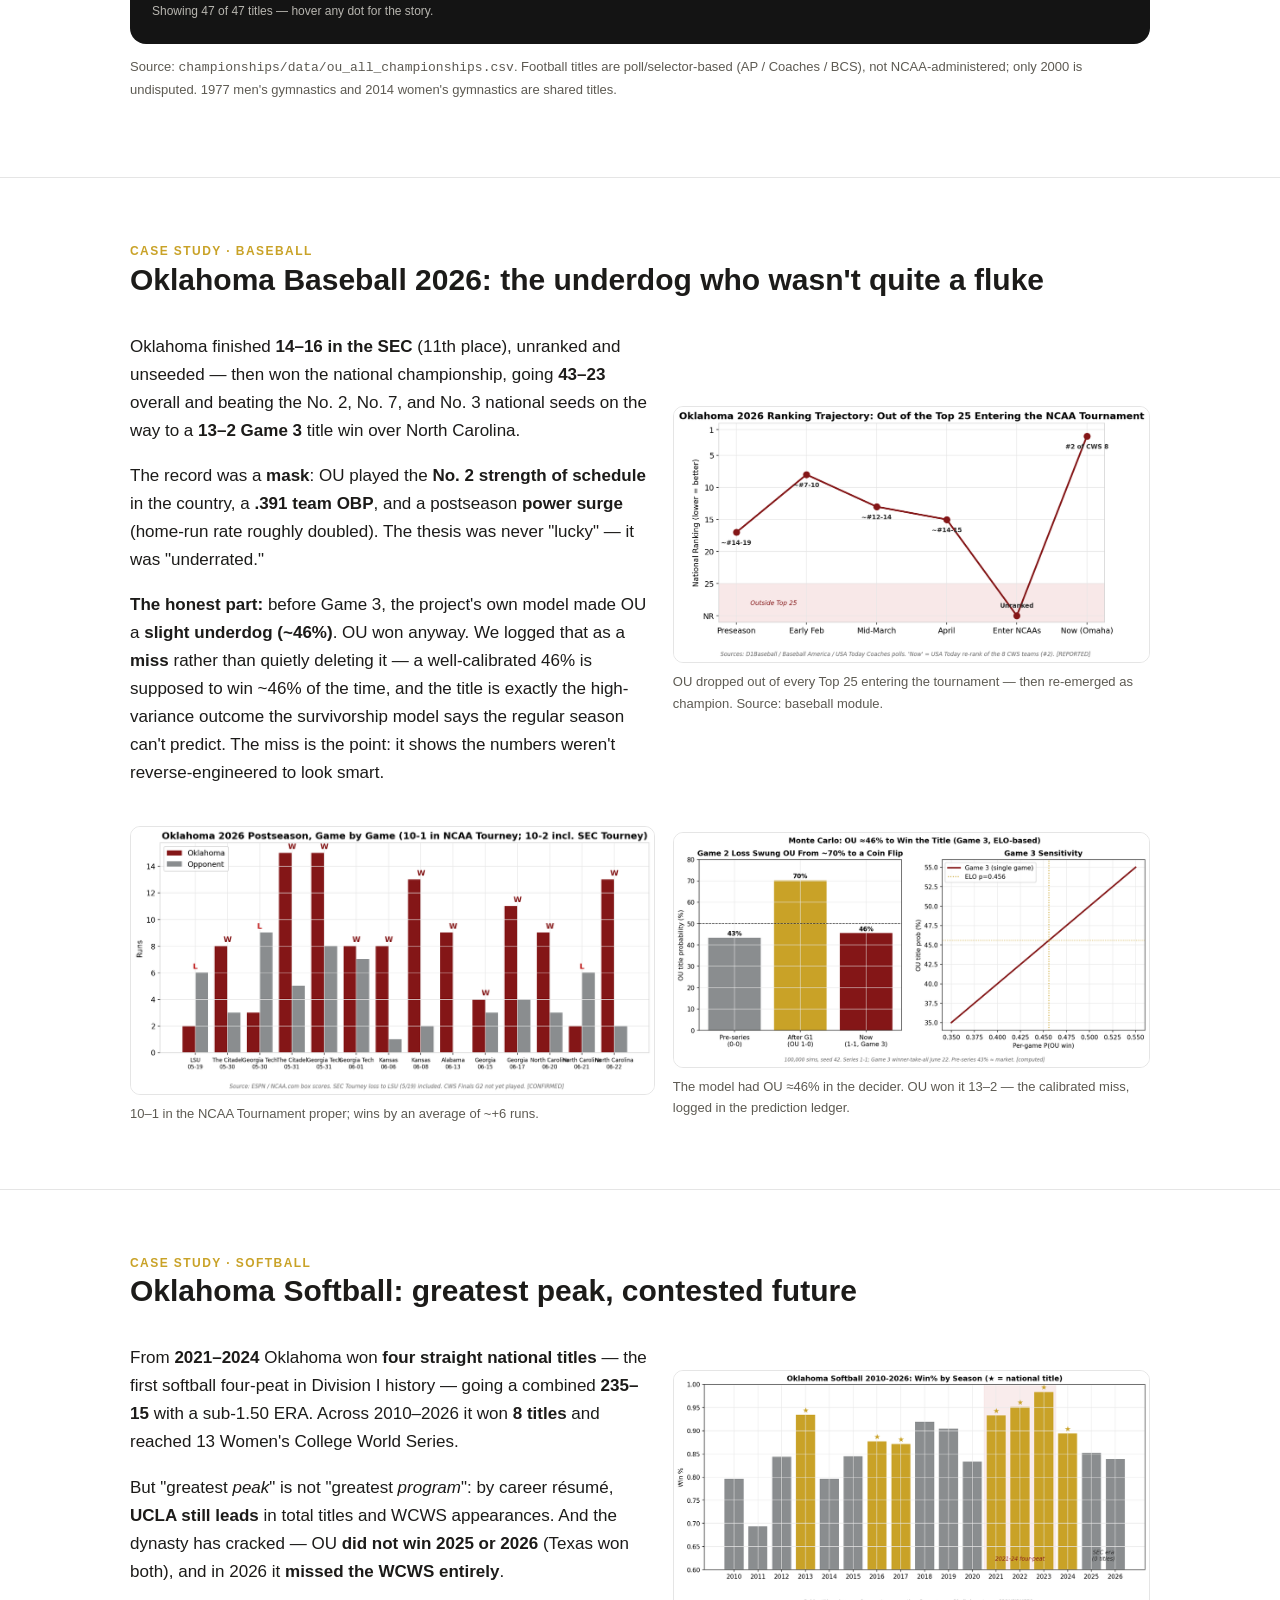
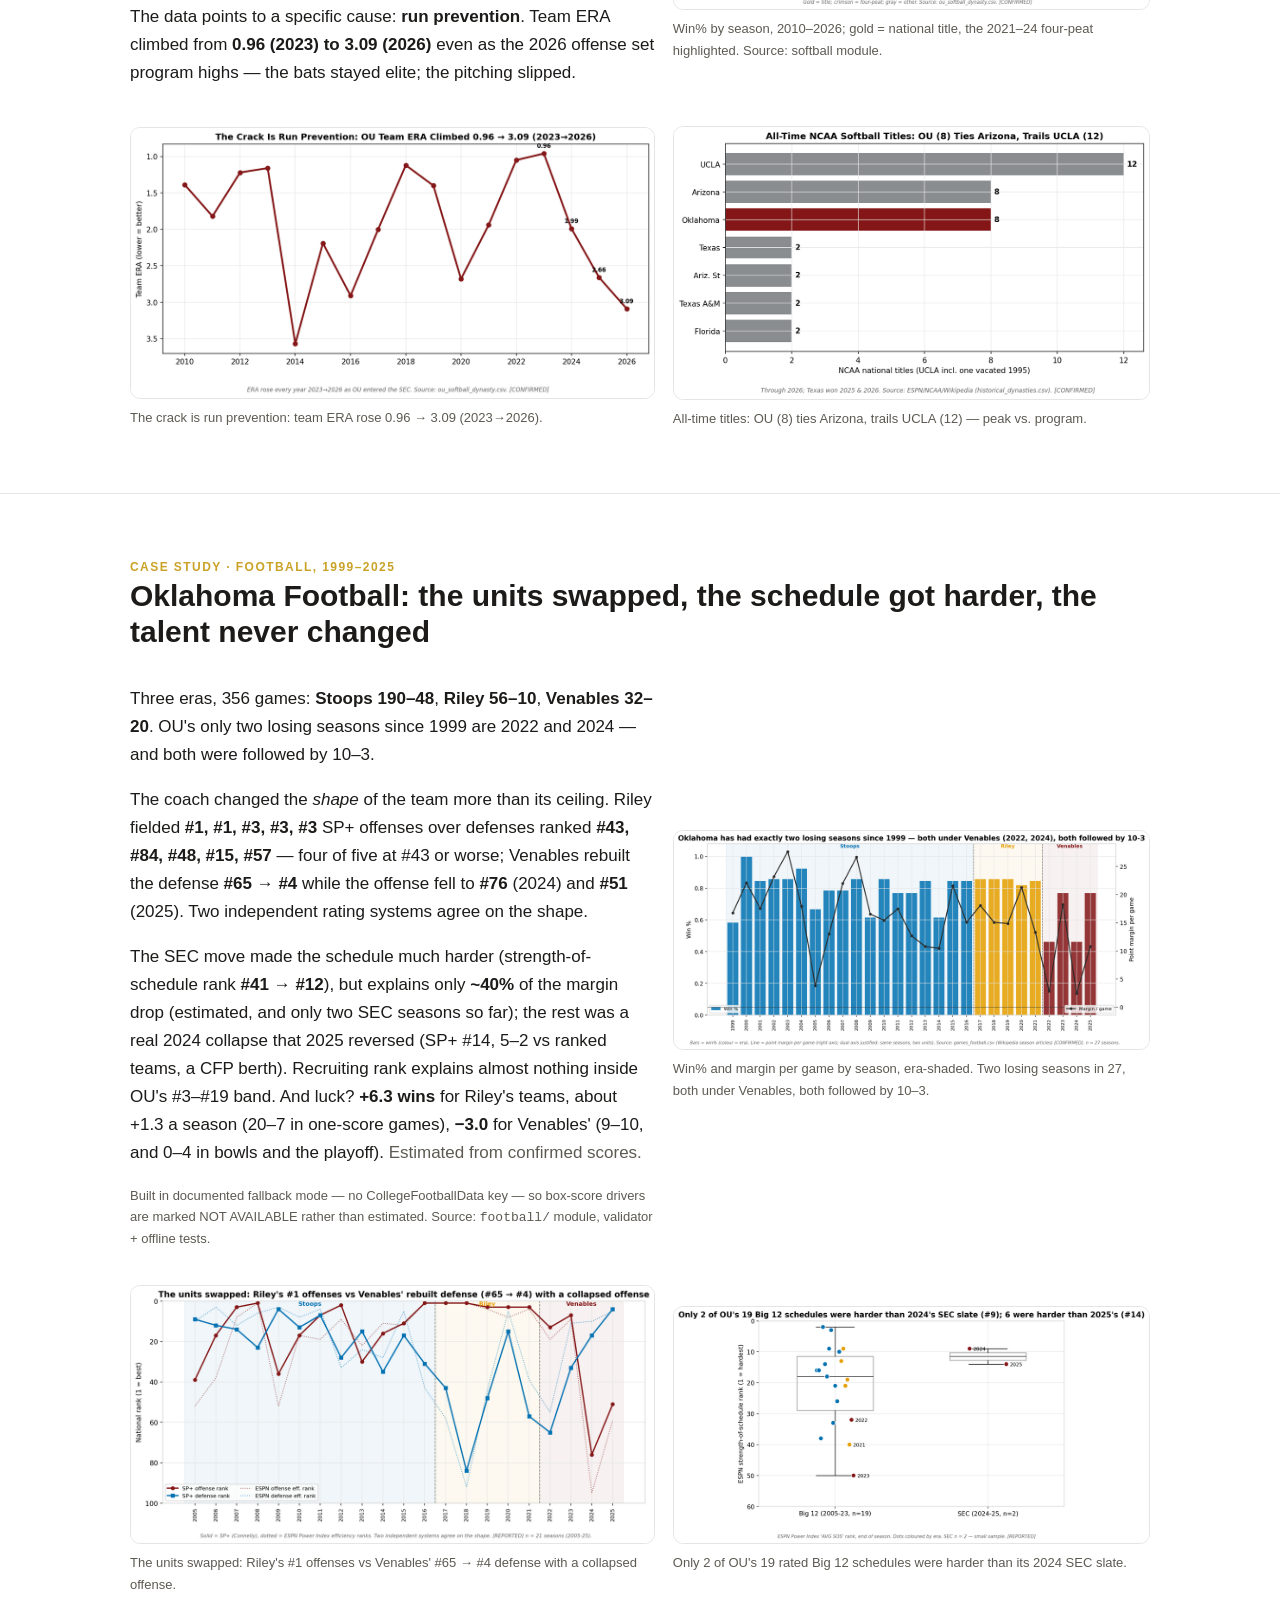
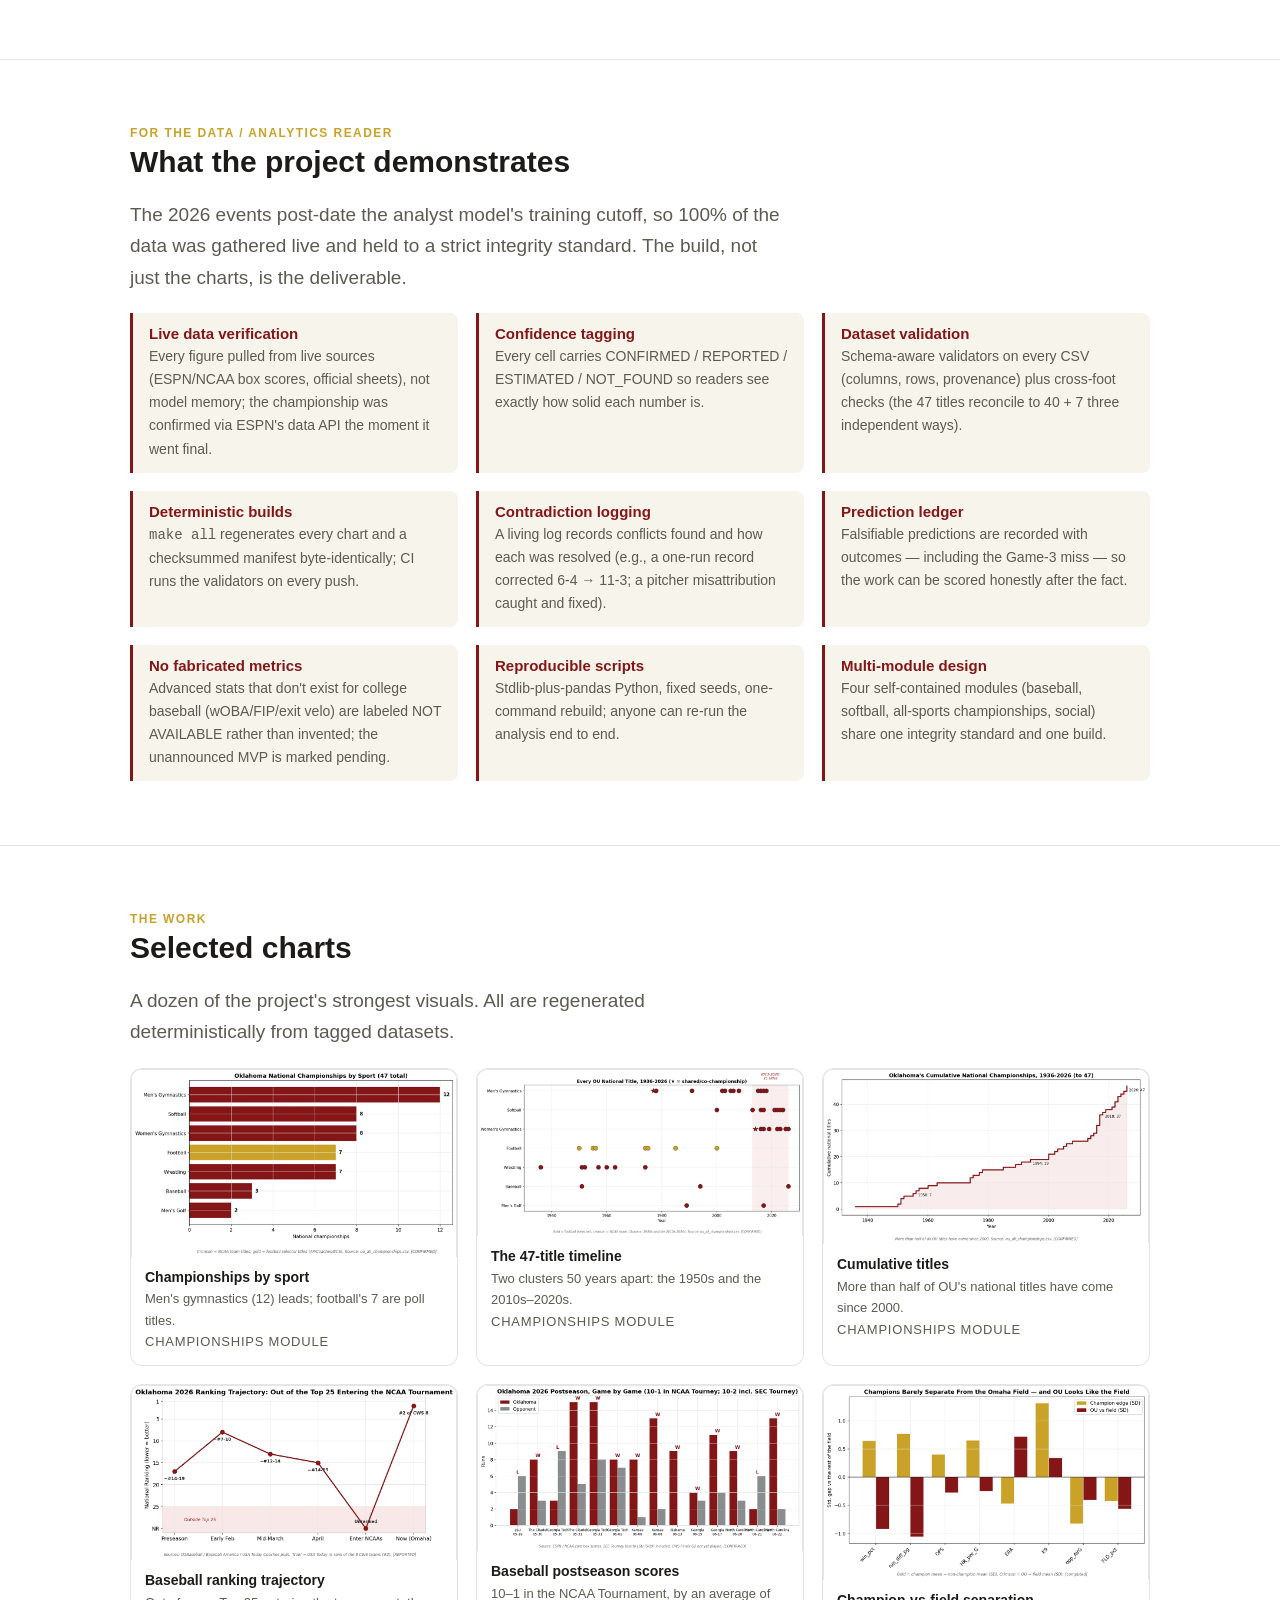
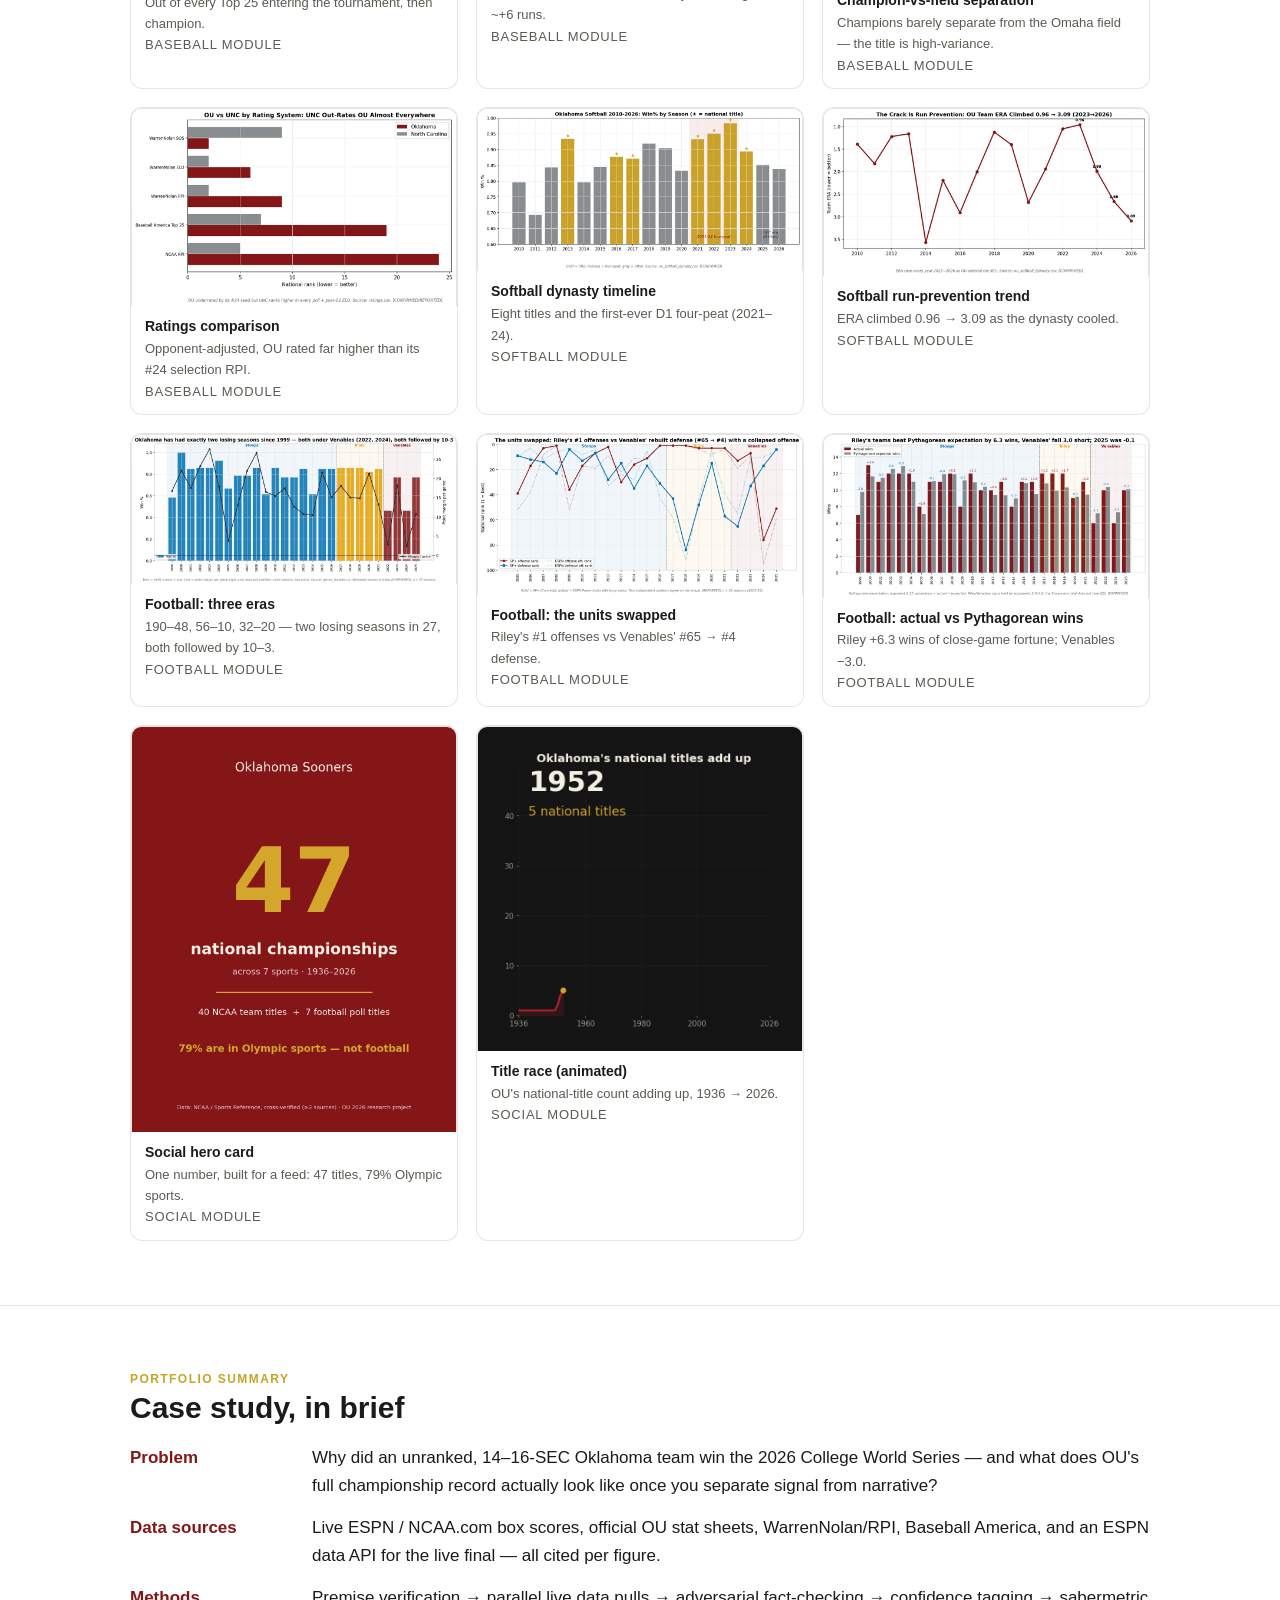
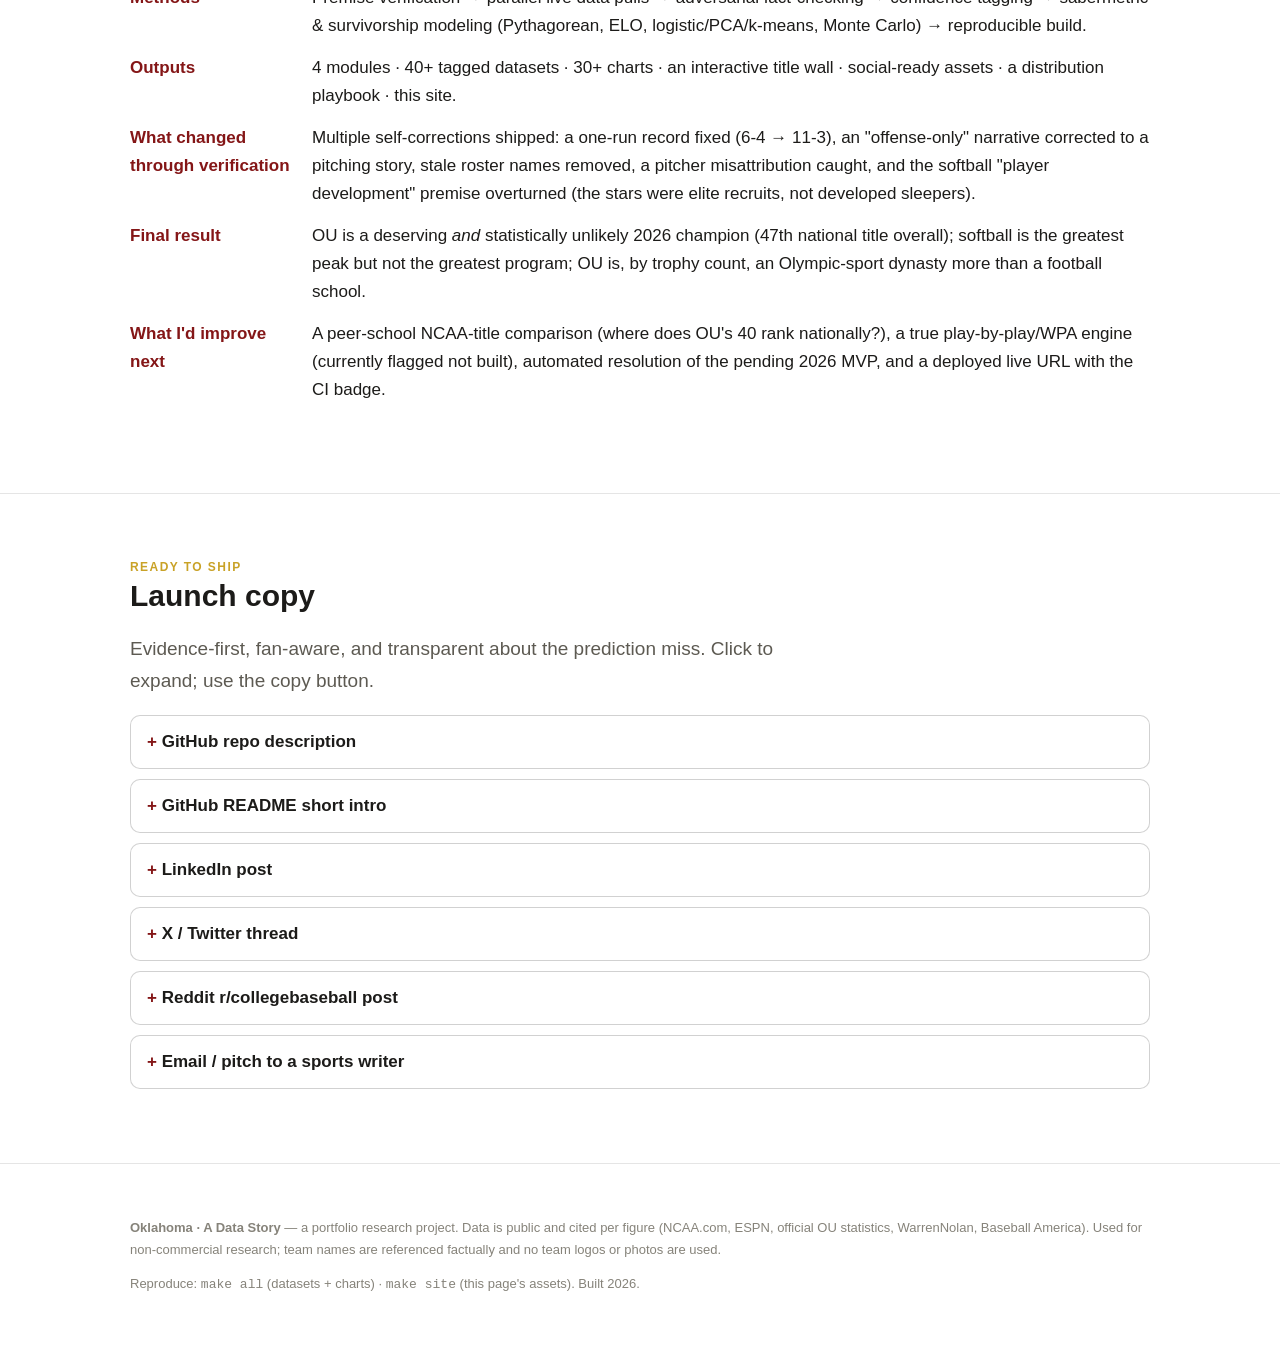
==== commit d3655ff6: "Act on 29-agent adversarial audit: 4 data corrections, 7 report defects, reproducible rebuilds An in" ====
--- a/site/index.html
+++ b/site/index.html
@@ -137,8 +137,8 @@
   <div class="grid cols2" style="margin-top:18px">
     <div>
       <p>Three eras, 356 games: <b>Stoops 190–48</b>, <b>Riley 56–10</b>, <b>Venables 32–20</b>. OU's only two losing seasons since 1999 are 2022 and 2024 — and both were followed by 10–3.</p>
-      <p>The coach changed the <i>shape</i> of the team more than its ceiling. Riley fielded <b>#1, #1, #3, #3, #3</b> SP+ offenses over defenses ranked <b>#43–#84</b>; Venables rebuilt the defense <b>#65 → #4</b> while the offense fell to <b>#76</b> (2024) and <b>#51</b> (2025). Two independent rating systems agree on the shape.</p>
-      <p>The SEC move made the schedule much harder (strength-of-schedule rank <b>#41 → #12</b>), but explains only <b>~40%</b> of the margin drop; the rest was a real 2024 collapse that 2025 reversed (SP+ #14, 5–2 vs ranked teams, a CFP berth). Recruiting rank explains almost nothing inside OU's #3–#19 band. And luck? <b>+6.3 wins</b> for Riley's teams (20–7 in one-score games), <b>−3.0</b> for Venables' (9–10, 0–4 in the postseason).</p>
+      <p>The coach changed the <i>shape</i> of the team more than its ceiling. Riley fielded <b>#1, #1, #3, #3, #3</b> SP+ offenses over defenses ranked <b>#43, #84, #48, #15, #57</b> — four of five at #43 or worse; Venables rebuilt the defense <b>#65 → #4</b> while the offense fell to <b>#76</b> (2024) and <b>#51</b> (2025). Two independent rating systems agree on the shape.</p>
+      <p>The SEC move made the schedule much harder (strength-of-schedule rank <b>#41 → #12</b>), but explains only <b>~40%</b> of the margin drop (estimated, and only two SEC seasons so far); the rest was a real 2024 collapse that 2025 reversed (SP+ #14, 5–2 vs ranked teams, a CFP berth). Recruiting rank explains almost nothing inside OU's #3–#19 band. And luck? <b>+6.3 wins</b> for Riley's teams, about +1.3 a season (20–7 in one-score games), <b>−3.0</b> for Venables' (9–10, and 0–4 in bowls and the playoff). <span class="muted">Estimated from confirmed scores.</span></p>
       <p class="muted" style="font-size:13px">Built in documented fallback mode — no CollegeFootballData key — so box-score drivers are marked NOT AVAILABLE rather than estimated. Source: <code>football/</code> module, validator + offline tests.</p>
     </div>
     <figure>
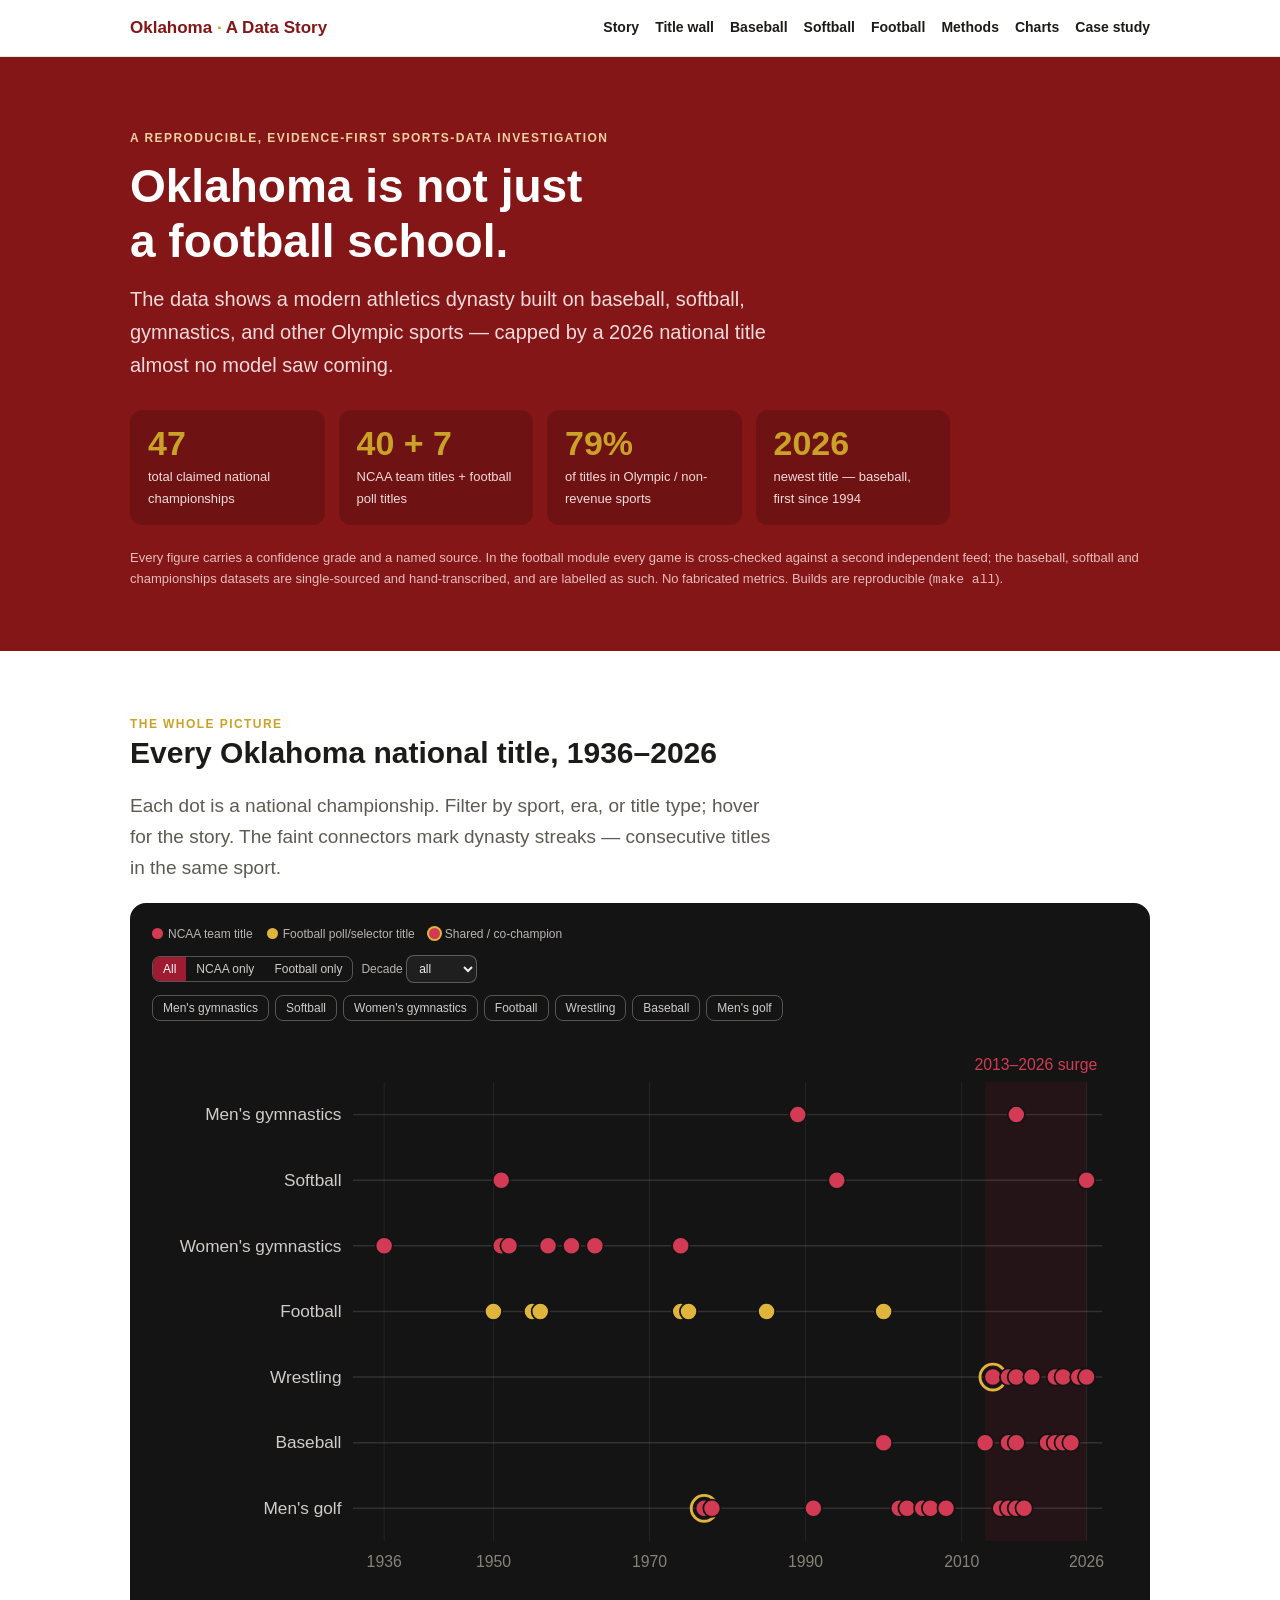
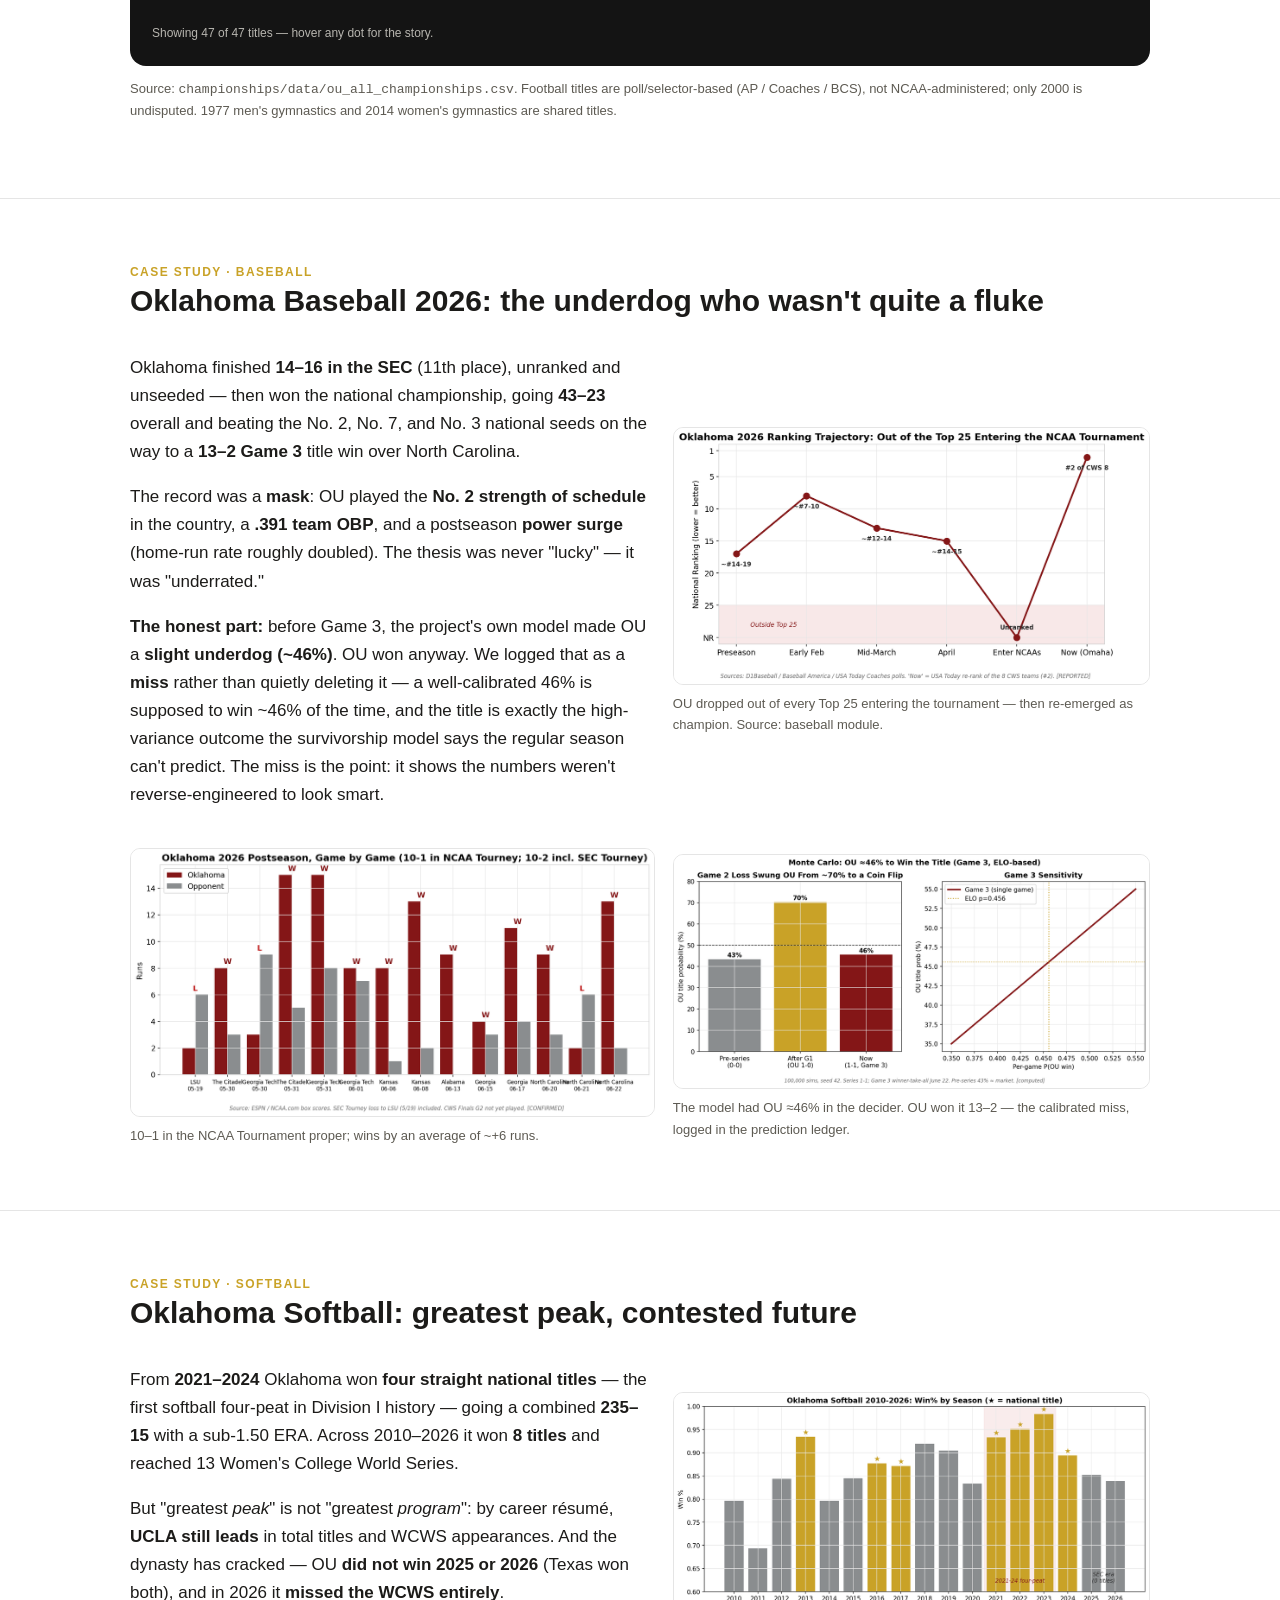
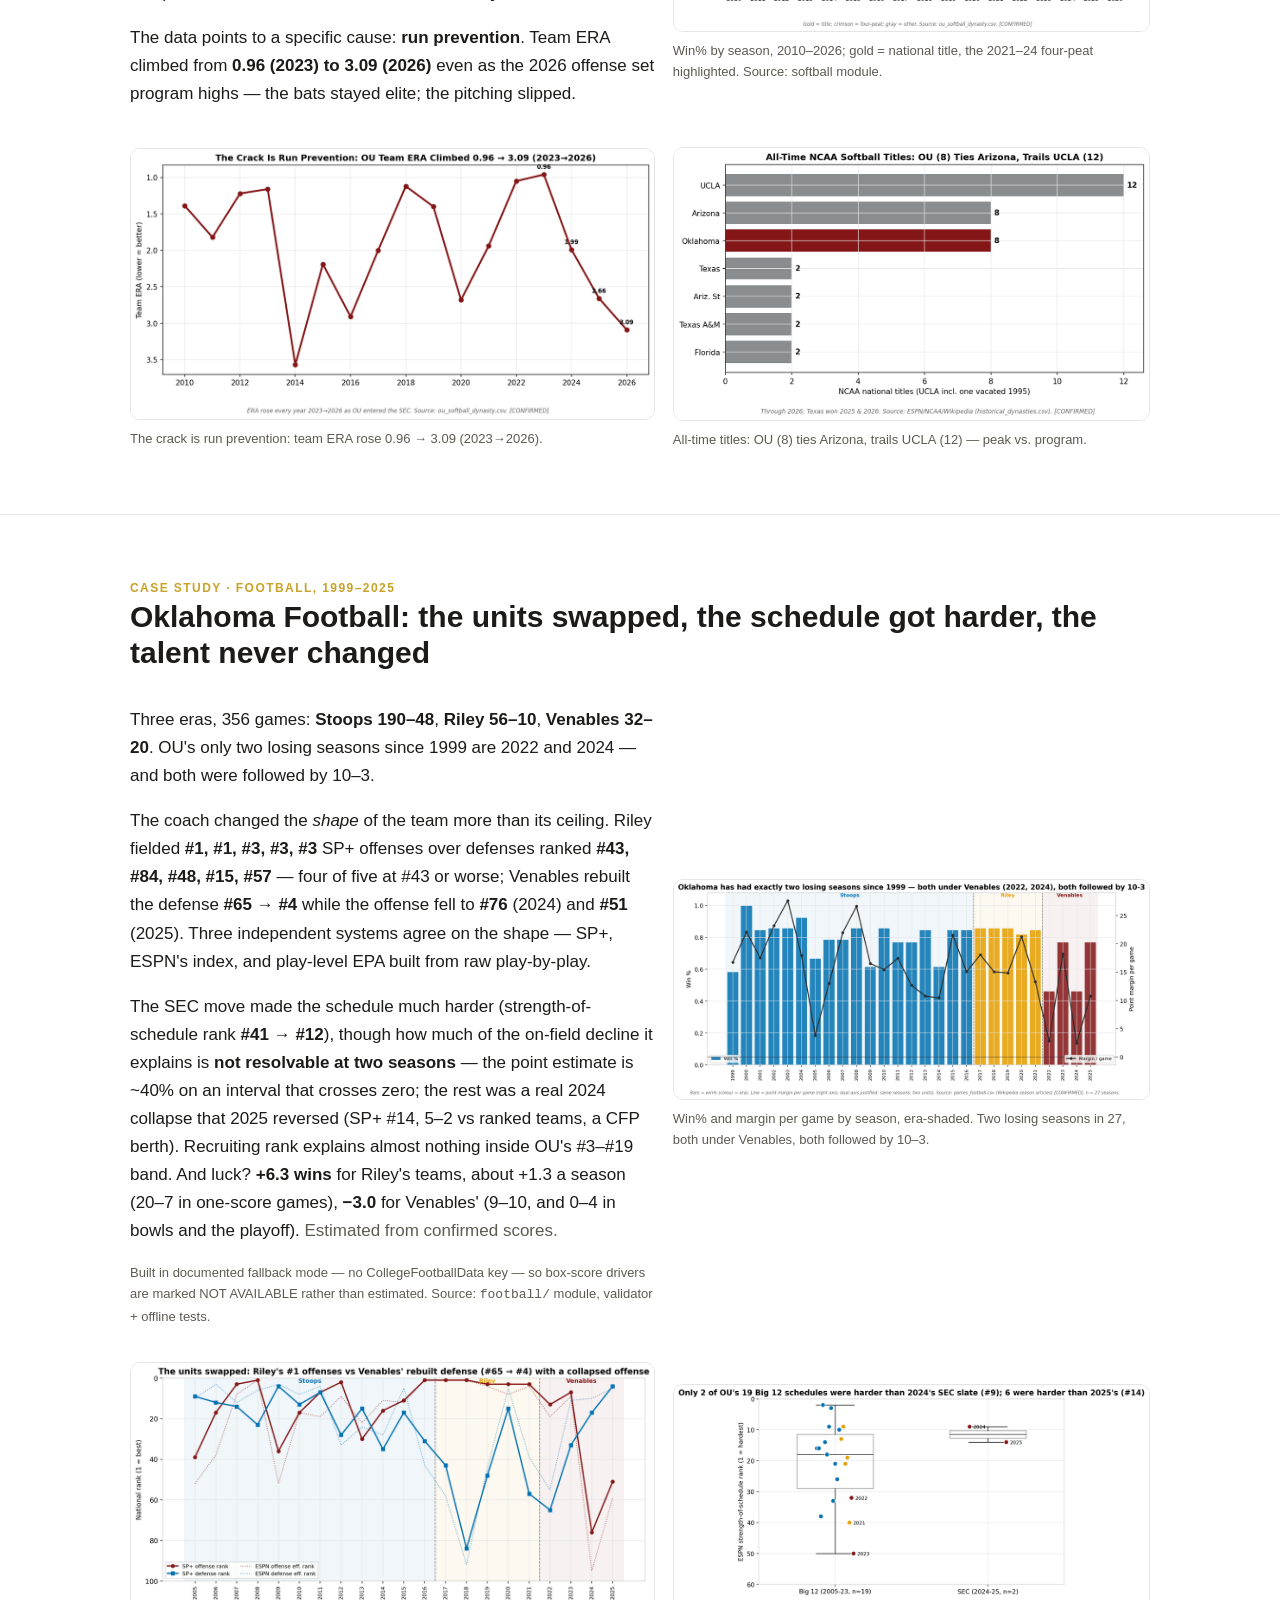
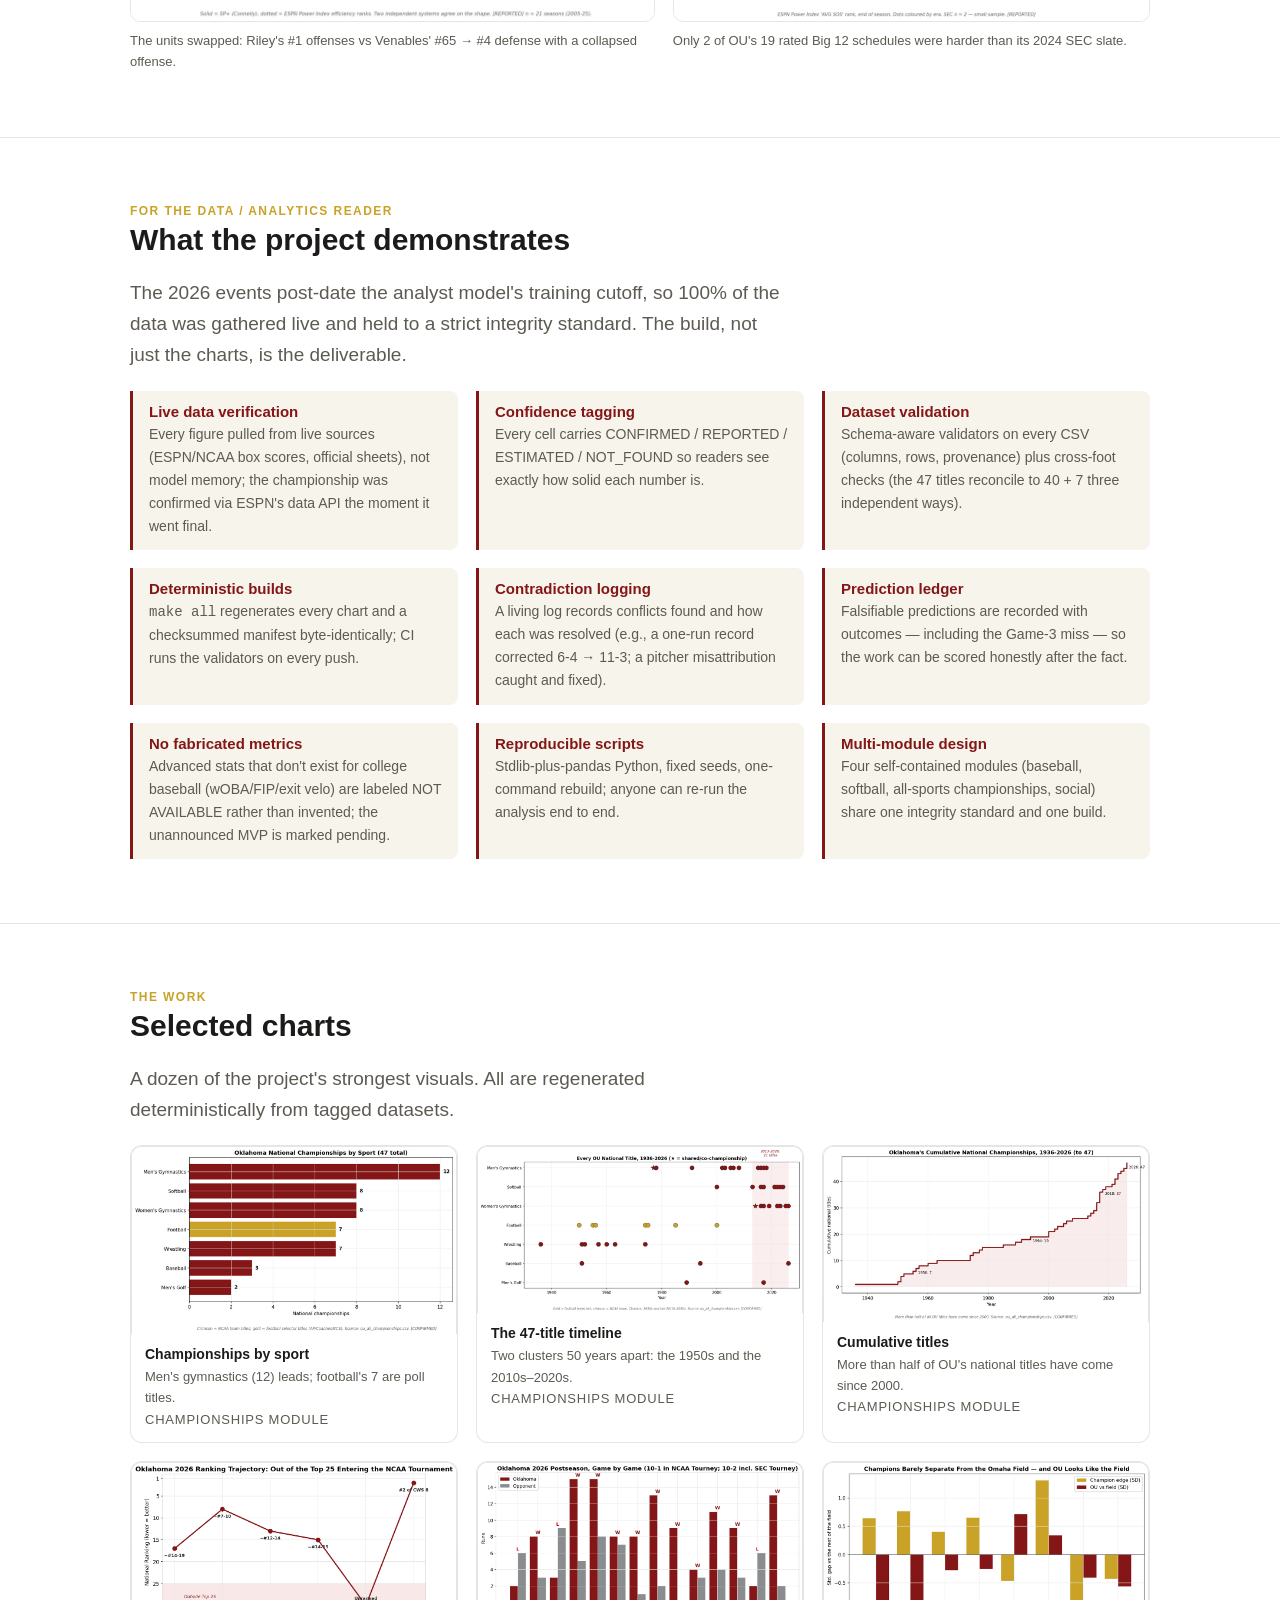
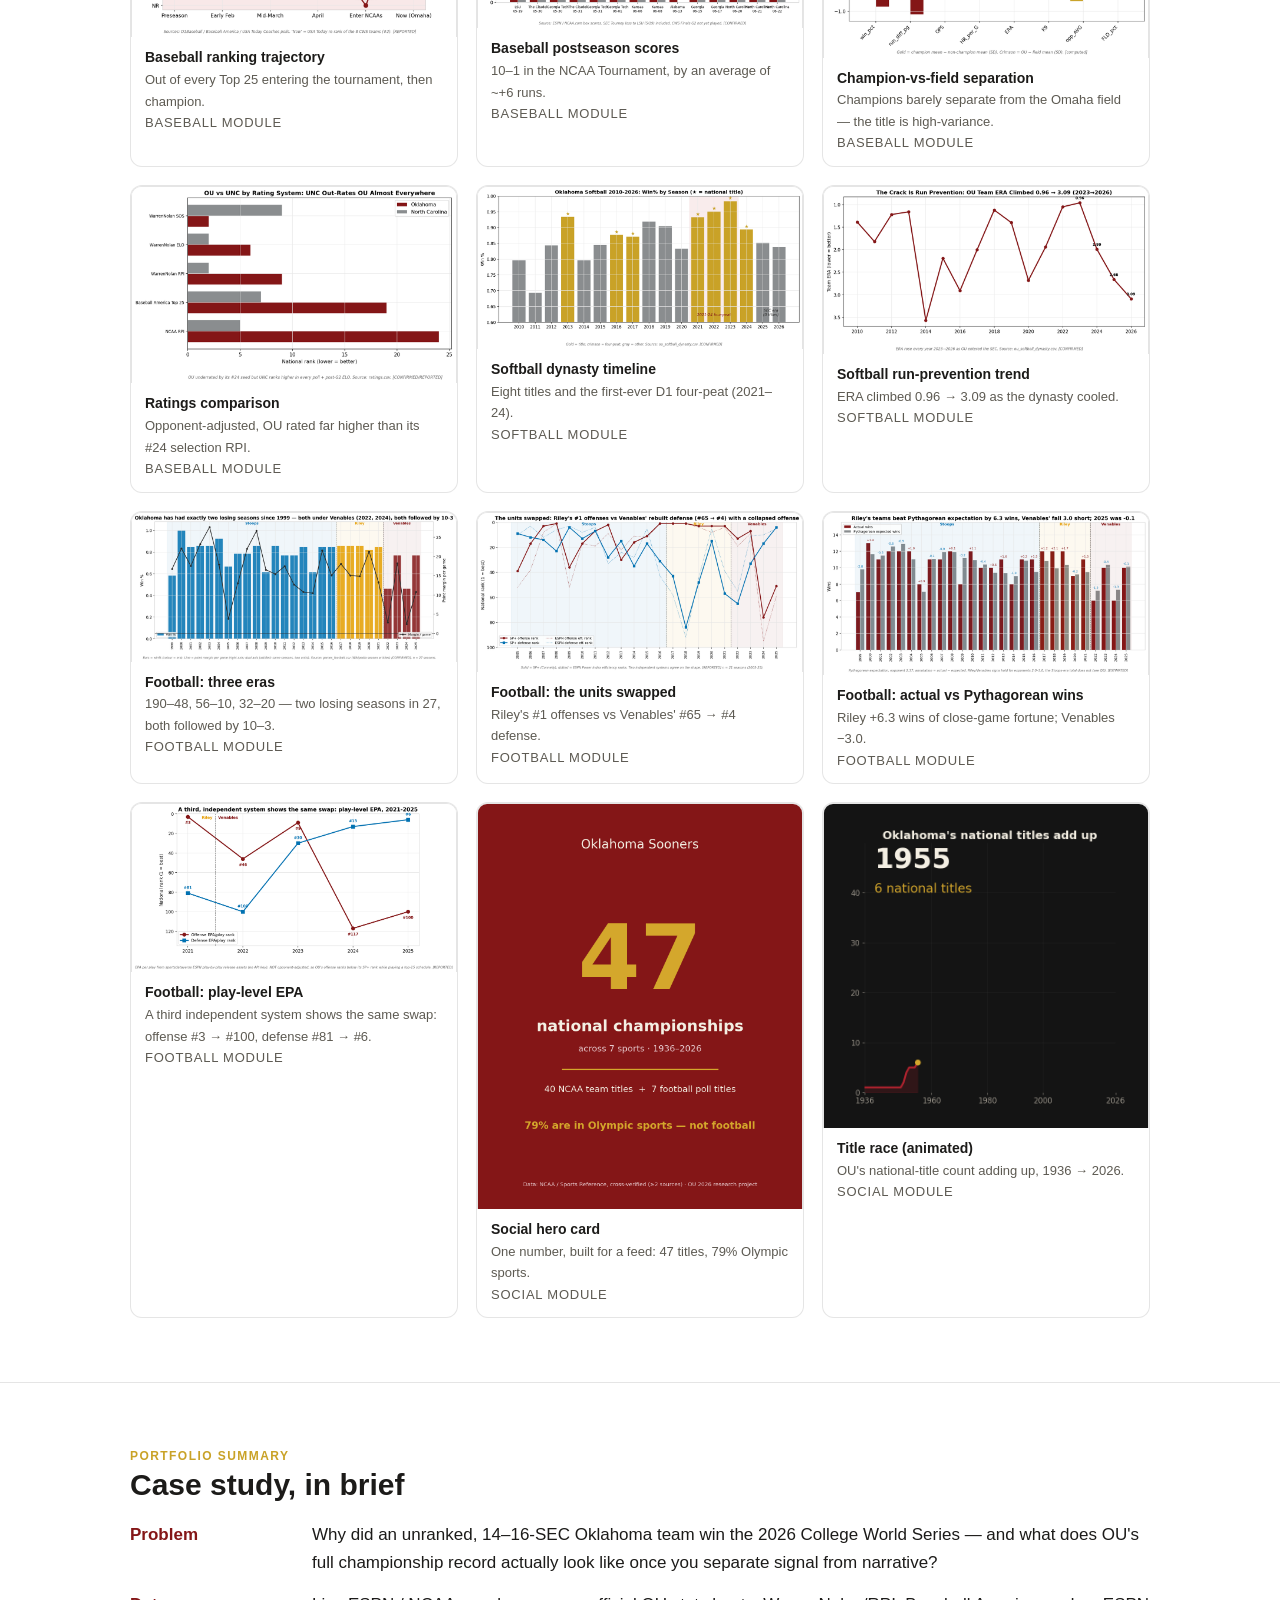
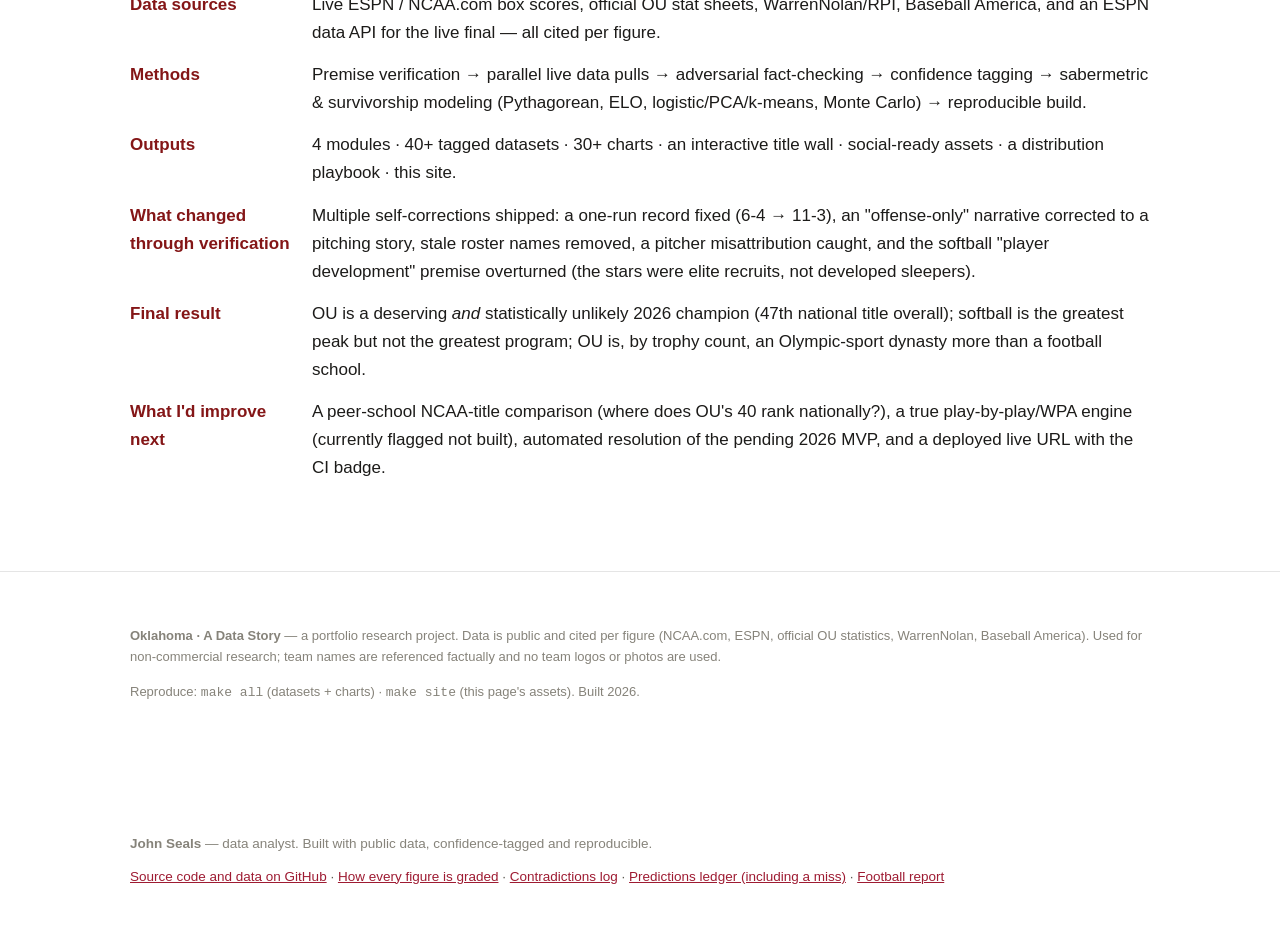
==== commit 2e08e78f: "Credibility pass: retire a false NOT_AVAILABLE, fix three false claims, bind uncertainty to the head" ====
--- a/site/index.html
+++ b/site/index.html
@@ -6,6 +6,14 @@
 <title>Oklahoma: A Data Story — 47 national championships</title>
 <meta name="description" content="A reproducible, evidence-first data investigation into Oklahoma athletics: 47 national titles, the 2026 baseball championship, the softball dynasty, three football eras, and what the data really shows.">
 <link rel="stylesheet" href="styles.css">
+<meta property="og:title" content="Oklahoma: A Data Story">
+<meta property="og:description" content="A reproducible, evidence-first data investigation into Oklahoma athletics: 47 national titles, the 2026 baseball championship, the softball dynasty, and three football eras.">
+<meta property="og:type" content="website">
+<meta property="og:url" content="https://johnthesooner.github.io/oklahoma-2026-cws-research/site/">
+<meta property="og:image" content="https://johnthesooner.github.io/oklahoma-2026-cws-research/site/assets/social_hero.png">
+<meta name="twitter:card" content="summary_large_image">
+<meta name="twitter:image" content="https://johnthesooner.github.io/oklahoma-2026-cws-research/site/assets/social_hero.png">
+<meta name="author" content="John Seals">
 </head>
 <body>
 
@@ -20,7 +28,6 @@
     <a href="#methods">Methods</a>
     <a href="#gallery">Charts</a>
     <a href="#casestudy">Case study</a>
-    <a href="#launch">Launch copy</a>
   </div>
 </div></nav>
 
@@ -35,7 +42,7 @@
     <div class="stat"><div class="n">79%</div><div class="l">of titles in Olympic / non-revenue sports</div></div>
     <div class="stat"><div class="n">2026</div><div class="l">newest title — baseball, first since 1994</div></div>
   </div>
-  <div class="note">Every figure cross-verified against ≥2 independent sources. No fabricated metrics. Builds are reproducible (<code>make all</code>).</div>
+  <div class="note">Every figure carries a confidence grade and a named source. In the football module every game is cross-checked against a second independent feed; the baseball, softball and championships datasets are single-sourced and hand-transcribed, and are labelled as such. No fabricated metrics. Builds are reproducible (<code>make all</code>).</div>
 </div></header>
 
 <!-- SECTION 2 — INTERACTIVE WALL -->
@@ -137,8 +144,8 @@
   <div class="grid cols2" style="margin-top:18px">
     <div>
       <p>Three eras, 356 games: <b>Stoops 190–48</b>, <b>Riley 56–10</b>, <b>Venables 32–20</b>. OU's only two losing seasons since 1999 are 2022 and 2024 — and both were followed by 10–3.</p>
-      <p>The coach changed the <i>shape</i> of the team more than its ceiling. Riley fielded <b>#1, #1, #3, #3, #3</b> SP+ offenses over defenses ranked <b>#43, #84, #48, #15, #57</b> — four of five at #43 or worse; Venables rebuilt the defense <b>#65 → #4</b> while the offense fell to <b>#76</b> (2024) and <b>#51</b> (2025). Two independent rating systems agree on the shape.</p>
-      <p>The SEC move made the schedule much harder (strength-of-schedule rank <b>#41 → #12</b>), but explains only <b>~40%</b> of the margin drop (estimated, and only two SEC seasons so far); the rest was a real 2024 collapse that 2025 reversed (SP+ #14, 5–2 vs ranked teams, a CFP berth). Recruiting rank explains almost nothing inside OU's #3–#19 band. And luck? <b>+6.3 wins</b> for Riley's teams, about +1.3 a season (20–7 in one-score games), <b>−3.0</b> for Venables' (9–10, and 0–4 in bowls and the playoff). <span class="muted">Estimated from confirmed scores.</span></p>
+      <p>The coach changed the <i>shape</i> of the team more than its ceiling. Riley fielded <b>#1, #1, #3, #3, #3</b> SP+ offenses over defenses ranked <b>#43, #84, #48, #15, #57</b> — four of five at #43 or worse; Venables rebuilt the defense <b>#65 → #4</b> while the offense fell to <b>#76</b> (2024) and <b>#51</b> (2025). Three independent systems agree on the shape — SP+, ESPN's index, and play-level EPA built from raw play-by-play.</p>
+      <p>The SEC move made the schedule much harder (strength-of-schedule rank <b>#41 → #12</b>), though how much of the on-field decline it explains is <b>not resolvable at two seasons</b> — the point estimate is ~40% on an interval that crosses zero; the rest was a real 2024 collapse that 2025 reversed (SP+ #14, 5–2 vs ranked teams, a CFP berth). Recruiting rank explains almost nothing inside OU's #3–#19 band. And luck? <b>+6.3 wins</b> for Riley's teams, about +1.3 a season (20–7 in one-score games), <b>−3.0</b> for Venables' (9–10, and 0–4 in bowls and the playoff). <span class="muted">Estimated from confirmed scores.</span></p>
       <p class="muted" style="font-size:13px">Built in documented fallback mode — no CollegeFootballData key — so box-score drivers are marked NOT AVAILABLE rather than estimated. Source: <code>football/</code> module, validator + offline tests.</p>
     </div>
     <figure>
@@ -199,67 +206,6 @@
   </dl>
 </div></section>
 
-<!-- SECTION 8 — LAUNCH COPY -->
-<section id="launch"><div class="wrap">
-  <div class="eyebrow">Ready to ship</div>
-  <h2>Launch copy</h2>
-  <p class="lead">Evidence-first, fan-aware, and transparent about the prediction miss. Click to expand; use the copy button.</p>
-
-  <details><summary>GitHub repo description</summary><div class="copybox"><button class="copybtn">Copy</button><pre>A reproducible, evidence-first data investigation into Oklahoma athletics: 47 national titles across 7 sports, the 2026 baseball championship, and the softball dynasty — every figure source-cited, nothing fabricated, one-command rebuild.</pre></div></details>
-
-  <details><summary>GitHub README short intro</summary><div class="copybox"><button class="copybtn">Copy</button><pre>Oklahoma is, by trophy count, an Olympic-sport dynasty more than a football school: 47 claimed national championships, 79% of them outside football and baseball. This repo gathers the public data behind that record — including OU's 2026 College World Series title — builds a tagged, validated dataset and chart suite, and answers, with evidence, what's sustainable vs. variance. Verification-first, confidence-tagged, deterministic builds, no invented numbers (including an honestly logged prediction miss).</pre></div></details>
-
-  <details><summary>LinkedIn post</summary><div class="copybox"><button class="copybtn">Copy</button><pre>I built an end-to-end sports-data project around a question I couldn't answer from memory: why did a 14–16 (in conference) Oklahoma team win the 2026 College World Series?
-
-Because the events post-date my model's training cutoff, 100% of the data had to be gathered live and verified. So I treated it like a real analytics engagement:
-
-• every figure tagged CONFIRMED / REPORTED / ESTIMATED / NOT_FOUND
-• schema validation + cross-foot checks on every dataset
-• deterministic, one-command rebuild (make all) + CI
-• a prediction ledger — including a Game-3 forecast that MISSED (the model had OU as a slight underdog; OU won). I kept the miss in. A calibrated 46% is supposed to win sometimes, and leaving it visible is the honest move.
-
-Findings: OU is really an Olympic-sport dynasty (47 national titles, 79% outside football); its softball run is the greatest peak but not the greatest program; and the 2026 baseball title was an underdog story that the data says was underrated, not lucky.
-
-Repo + writeup below. Feedback from analysts and college-baseball folks welcome.</pre></div></details>
-
-  <details><summary>X / Twitter thread</summary><div class="copybox"><button class="copybtn">Copy</button><pre>1/ Oklahoma just won the 2026 College World Series at 14–16 in the SEC. I built a reproducible data project to ask: fluke, or underrated? Thread 🧵
-
-2/ Underrated. OU had the #2 strength of schedule in the country, a .391 team OBP, and a postseason power surge. The record was a mask — it was a top-15-caliber team wearing a bubble team's reputation.
-
-3/ The honest part: before Game 3 my own model made OU a ~46% underdog. OU won 13–2. I logged it as a MISS. A calibrated 46% is supposed to win ~46% of the time — hiding it would be the dishonest move.
-
-4/ Zoom out and OU isn't a football school at all. 47 national titles, and 79% are in Olympic/non-revenue sports — gymnastics, softball, wrestling, golf.
-
-5/ Softball: the first-ever D1 four-peat (2021–24, 235–15). Greatest peak in the sport — but UCLA still leads all-time, and Texas has taken the last two. Peak ≠ program.
-
-6/ Everything is source-cited, confidence-tagged, validated, and rebuilds with one command. Interactive title wall + full writeup here: [link]</pre></div></details>
-
-  <details><summary>Reddit r/collegebaseball post</summary><div class="copybox"><button class="copybtn">Copy</button><pre>[OC] I built a reproducible data project on Oklahoma's 2026 title run (and OU's whole championship history)
-
-After OU won it all at 14–16 in the SEC, I wanted to know how much of the run was real vs. variance, so I gathered the public data live (box scores, RPI/SOS, official sheets), tagged every figure for confidence, and made the whole thing rebuild with one command.
-
-A few things I found:
-- OU was underrated, not lucky: #2 SOS, .391 OBP, a real postseason HR surge.
-- My pre-Game-3 model actually had OU as a slight underdog (~46%). It won 13–2. I left the miss in the prediction ledger on purpose — felt wrong to scrub it.
-- Zooming out: 47 OU national titles, 79% in Olympic sports. It's an Olympic-sport dynasty more than a football school.
-
-Not trying to sell anything — it's a portfolio/research project and I'd genuinely like critique on the methodology and anything I got wrong about the season. Interactive title wall + charts in the link. Happy to share data.</pre></div></details>
-
-  <details><summary>Email / pitch to a sports writer</summary><div class="copybox"><button class="copybtn">Copy</button><pre>Subject: data angle on OU's 2026 title — they're not really a football school
-
-Hi [name],
-
-I built a small, fully-sourced data project around Oklahoma's 2026 CWS title and stumbled into a cleaner story than I expected: by trophy count OU is an Olympic-sport dynasty, not a football school — 47 national championships, 79% of them outside football and baseball.
-
-Two angles that might be useful:
-1) The 2026 baseball title as an "underrated, not lucky" underdog (a 14–16 SEC team with the #2 SOS) — and a prediction model that had them as a Game-3 underdog and missed, which I kept in for transparency.
-2) Softball as "greatest peak, not greatest program" — the only D1 four-peat, but UCLA still leads all-time and Texas has taken the last two.
-
-Everything is cited and reproducible; I'm happy to share the data or pull a custom cut. Interactive title wall and charts here: [link]. No ask beyond: would any of this be useful to you?
-
-Thanks,
-[name]</pre></div></details>
-</div></section>
 
 <footer><div class="wrap">
   <p><b>Oklahoma · A Data Story</b> — a portfolio research project. Data is public and cited per figure (NCAA.com, ESPN, official OU statistics, WarrenNolan, Baseball America). Used for non-commercial research; team names are referenced factually and no team logos or photos are used.</p>
@@ -383,6 +329,7 @@
     ["assets/fb_eras.png","Football: three eras","190–48, 56–10, 32–20 — two losing seasons in 27, both followed by 10–3.","football"],
     ["assets/fb_units.png","Football: the units swapped","Riley's #1 offenses vs Venables' #65 → #4 defense.","football"],
     ["assets/fb_luck.png","Football: actual vs Pythagorean wins","Riley +6.3 wins of close-game fortune; Venables −3.0.","football"],
+    ["assets/fb_epa.png","Football: play-level EPA","A third independent system shows the same swap: offense #3 → #100, defense #81 → #6.","football"],
     ["assets/social_hero.png","Social hero card","One number, built for a feed: 47 titles, 79% Olympic sports.","social"],
     ["assets/title_race.gif","Title race (animated)","OU's national-title count adding up, 1936 → 2026.","social"]
   ];
@@ -393,11 +340,19 @@
     gg.appendChild(card);
   });
 
-  // copy buttons
-  document.querySelectorAll(".copybtn").forEach(function(b){
-    b.onclick=function(){var pre=b.parentElement.querySelector("pre");navigator.clipboard.writeText(pre.textContent).then(function(){var t=b.textContent;b.textContent="Copied";setTimeout(function(){b.textContent=t;},1400);});};
-  });
 })();
 </script>
+<footer style="border-top:1px solid rgba(255,255,255,.12);margin-top:48px;padding:28px 0 44px">
+  <div class="wrap" style="font-size:13.5px;line-height:1.65">
+    <p style="margin:0 0 10px"><b>John Seals</b> — data analyst. Built with public data, confidence-tagged and reproducible.</p>
+    <p class="muted" style="margin:0">
+      <a href="https://github.com/johnthesooner/oklahoma-2026-cws-research">Source code and data on GitHub</a> ·
+      <a href="https://github.com/johnthesooner/oklahoma-2026-cws-research/blob/main/methodology/confidence_framework.md">How every figure is graded</a> ·
+      <a href="https://github.com/johnthesooner/oklahoma-2026-cws-research/blob/main/data/contradictions_log.csv">Contradictions log</a> ·
+      <a href="https://github.com/johnthesooner/oklahoma-2026-cws-research/blob/main/data/predictions_ledger.csv">Predictions ledger (including a miss)</a> ·
+      <a href="https://github.com/johnthesooner/oklahoma-2026-cws-research/blob/main/football/report/OKLAHOMA_FOOTBALL_ERAS_REPORT.md">Football report</a>
+    </p>
+  </div>
+</footer>
 </body>
-</html>
+</html>
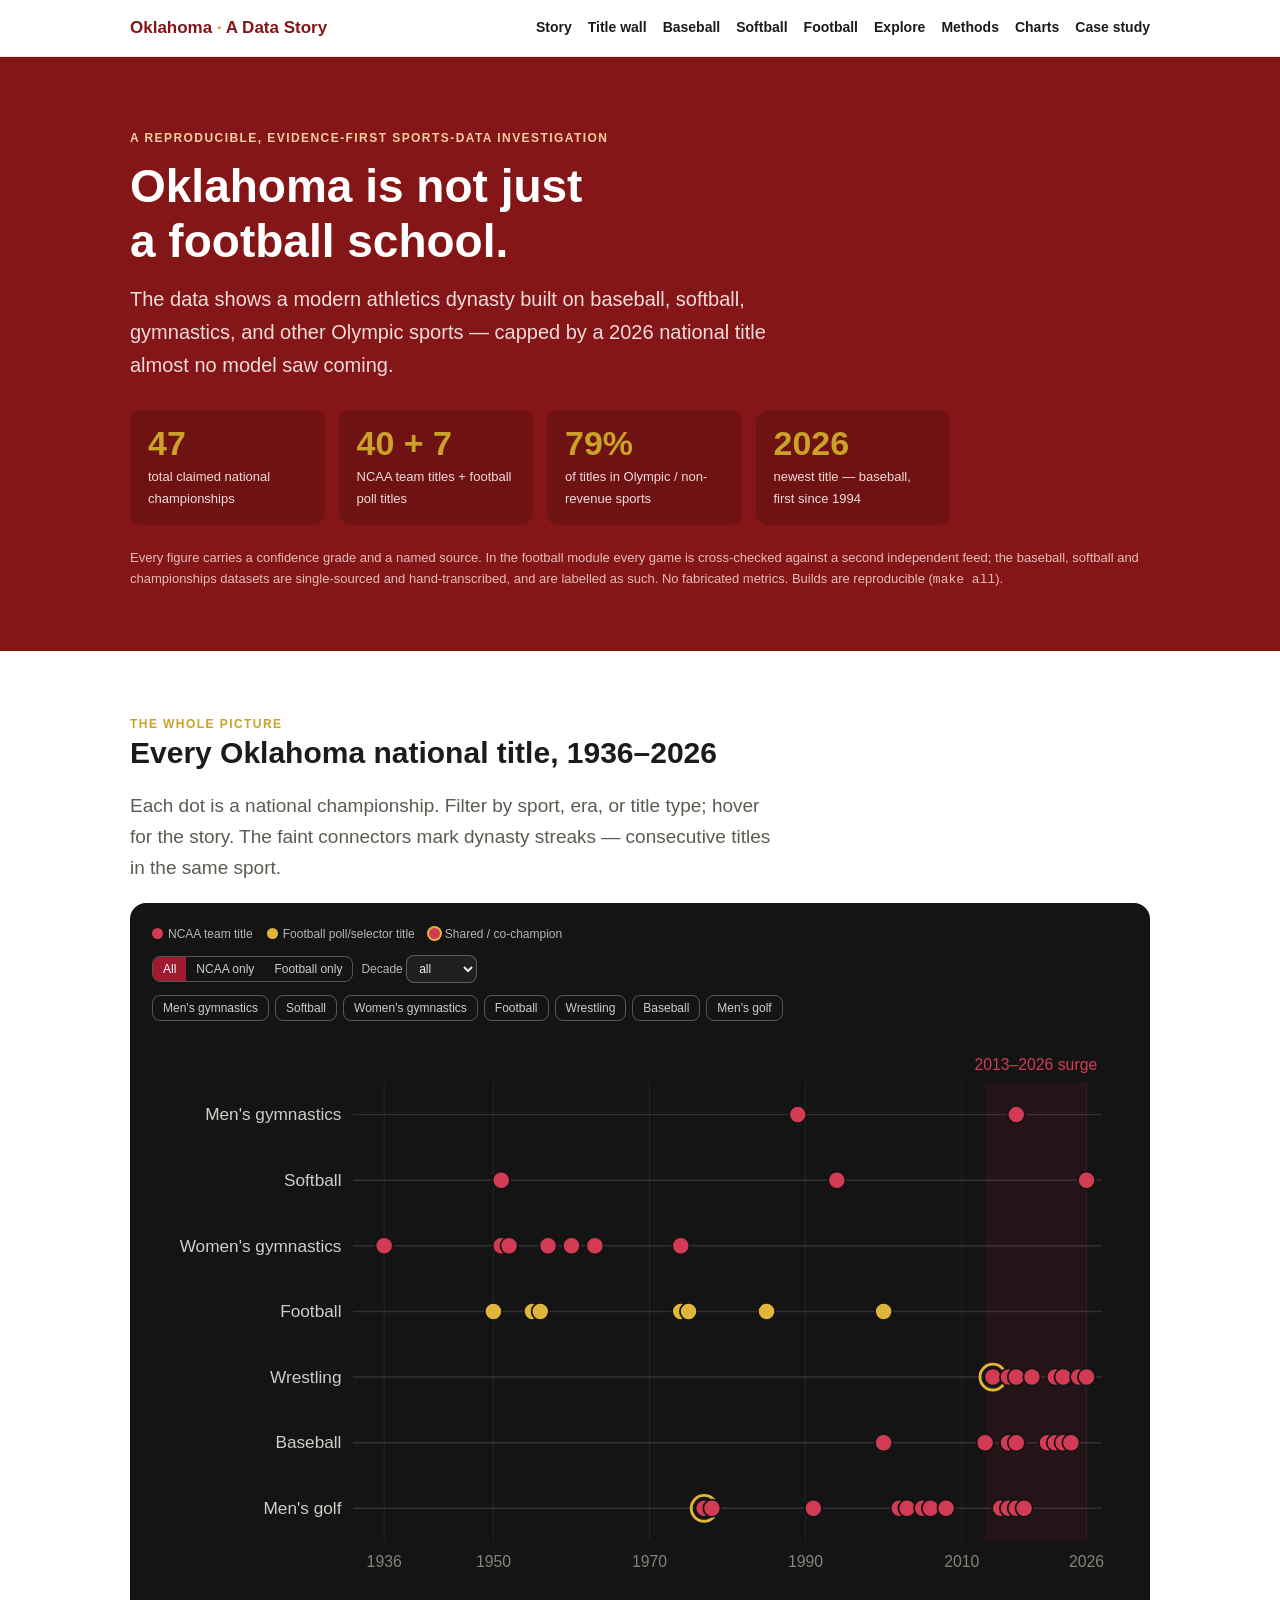
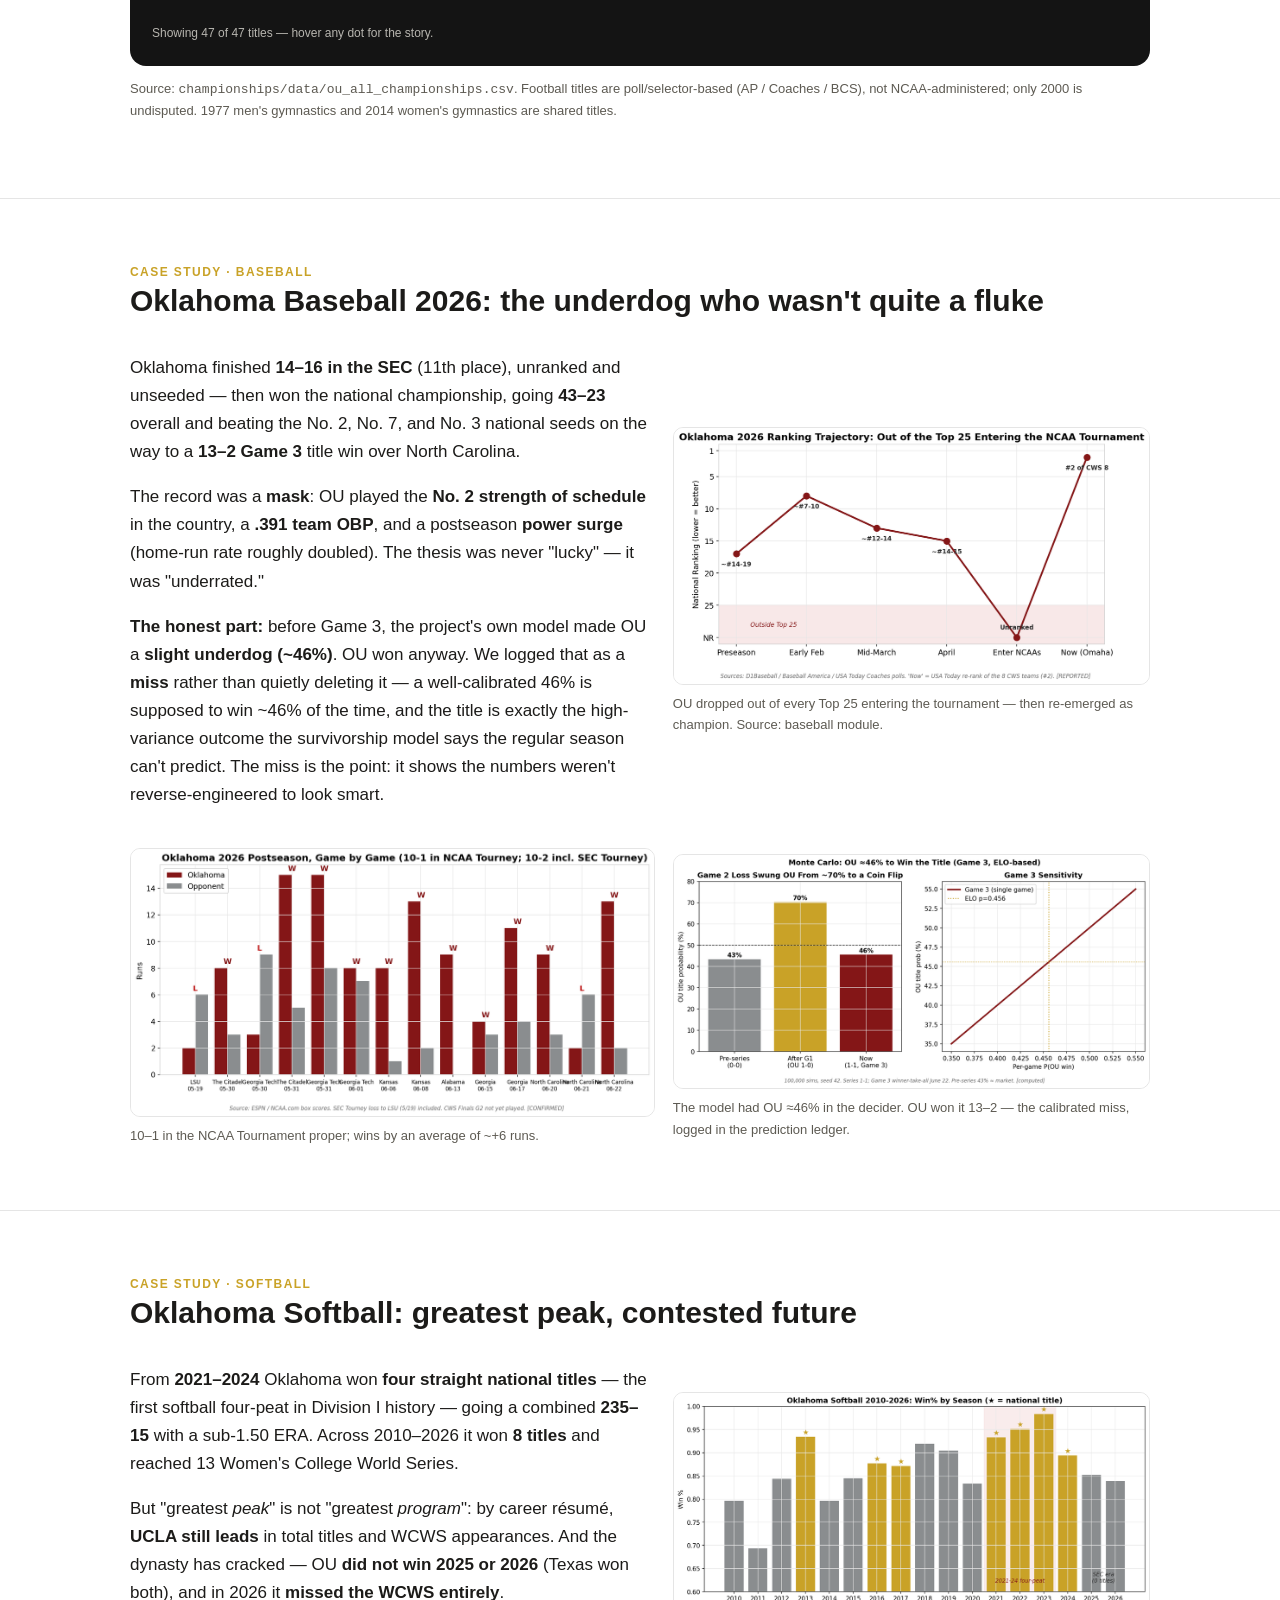
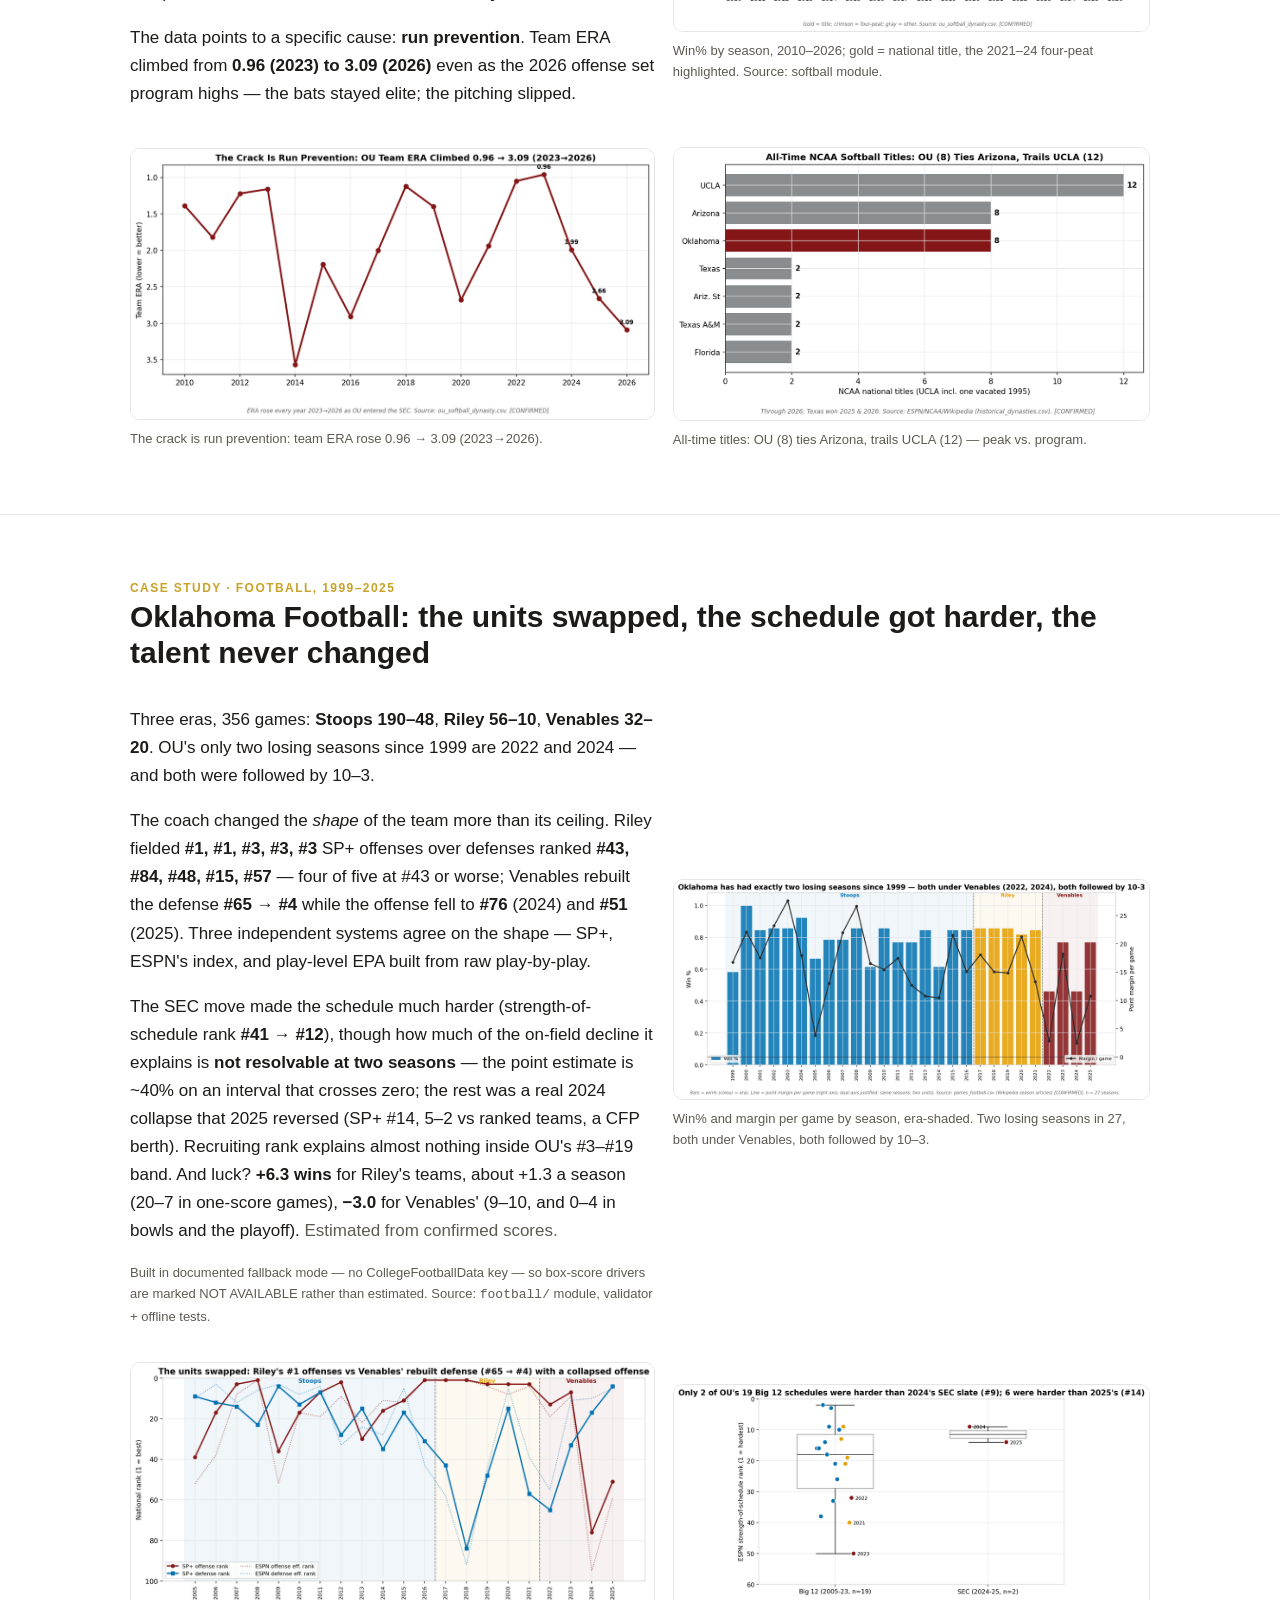
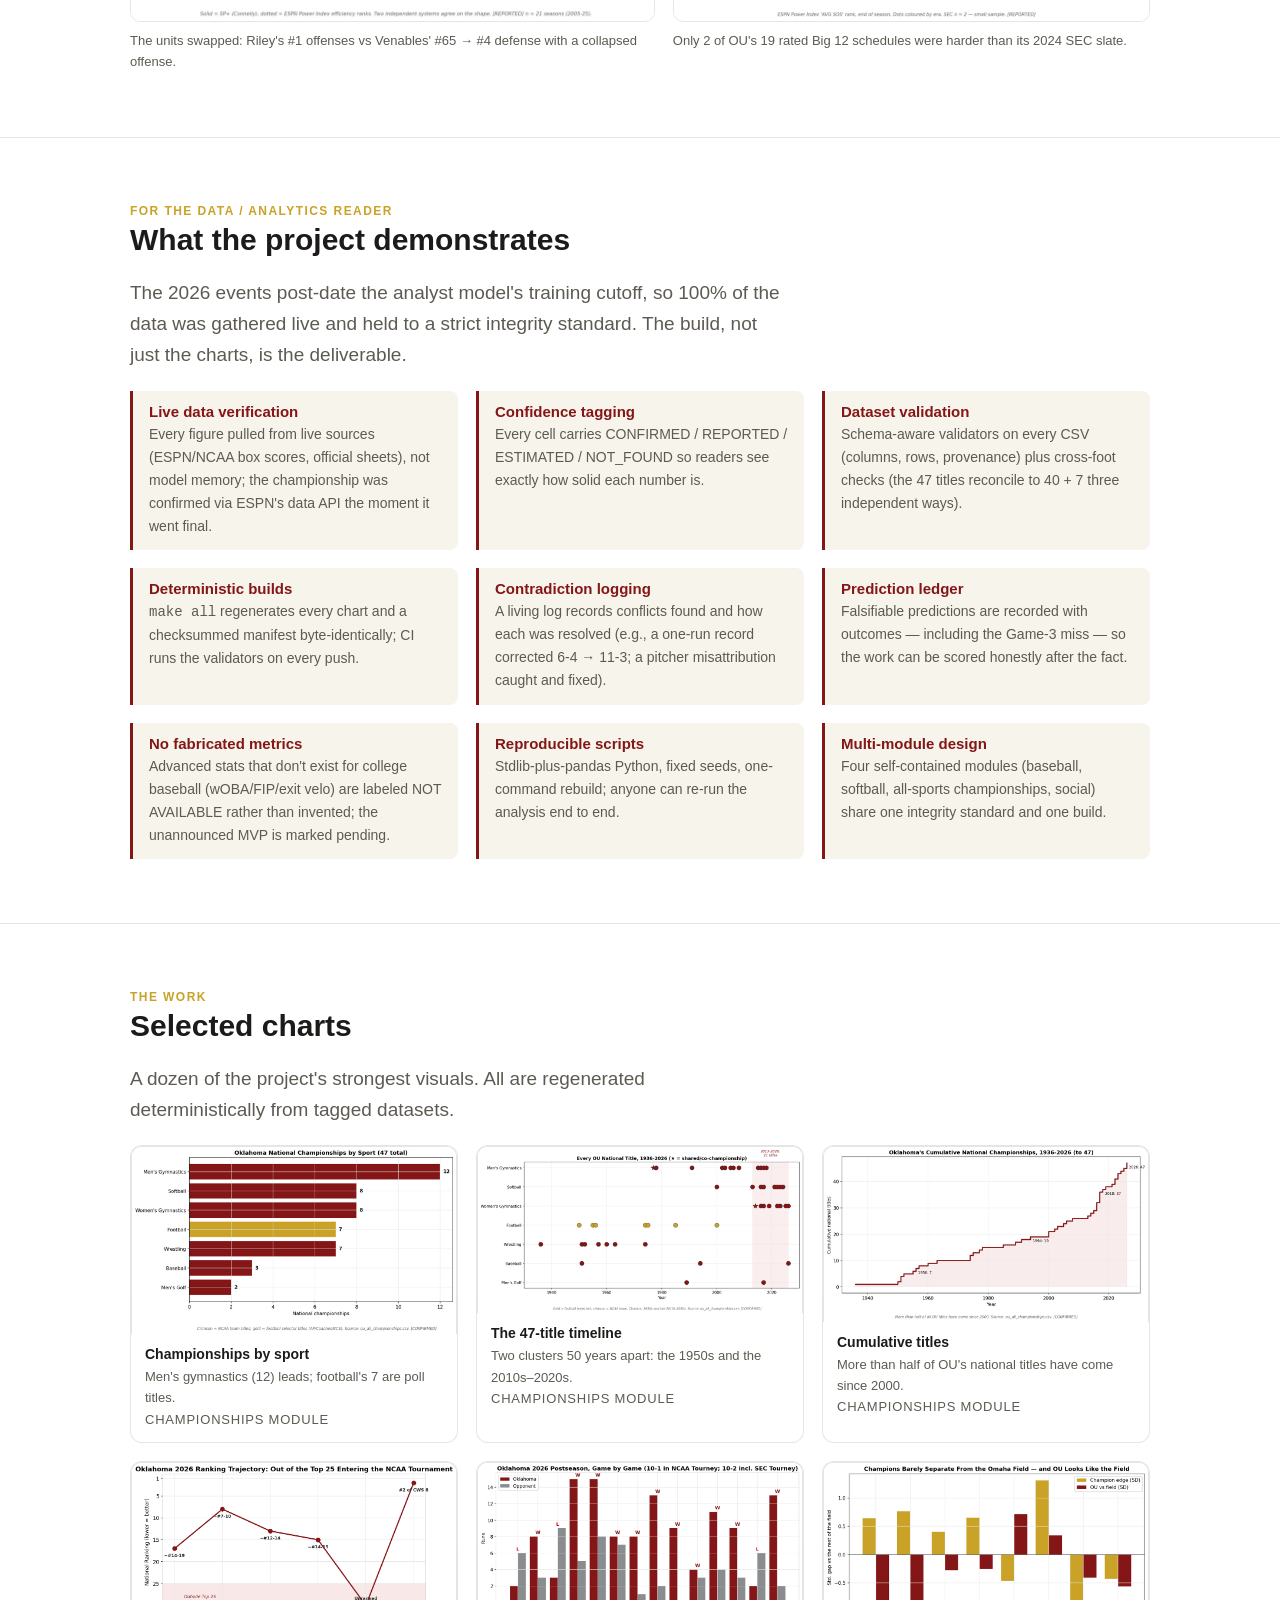
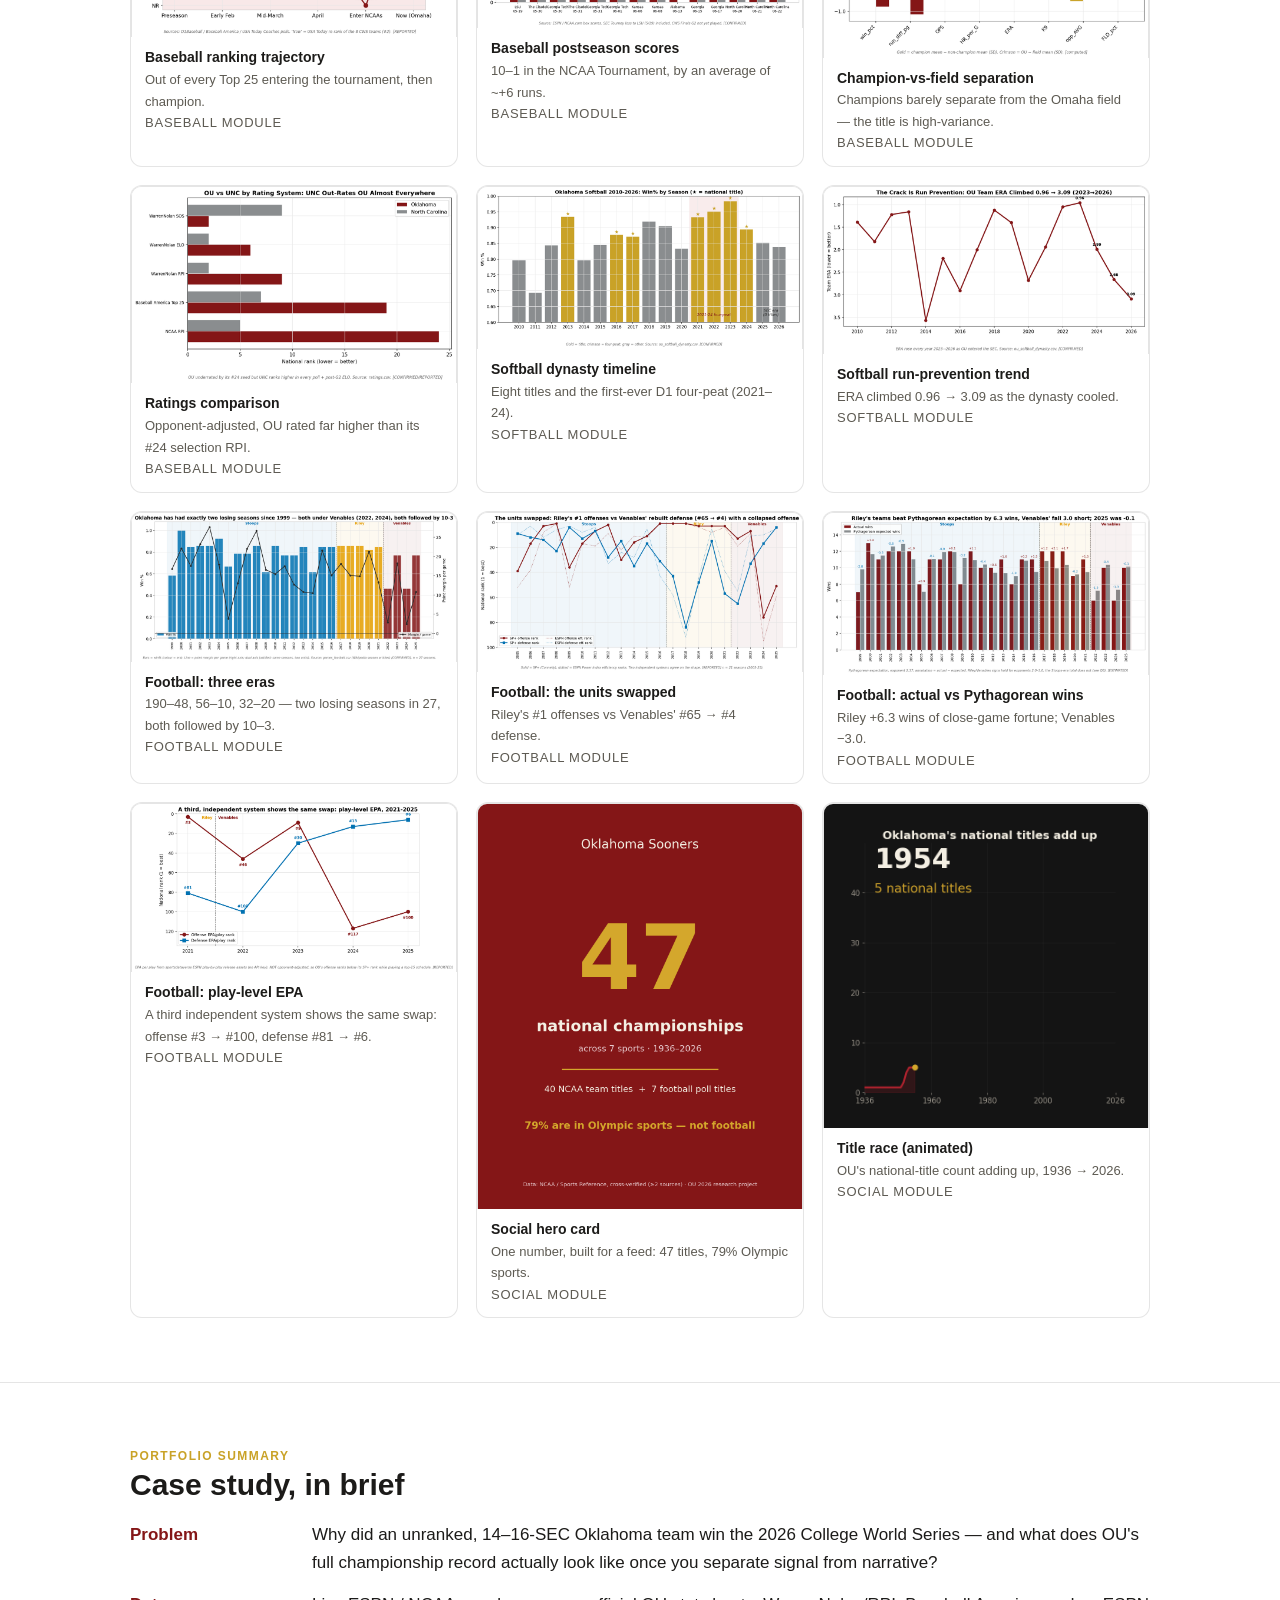
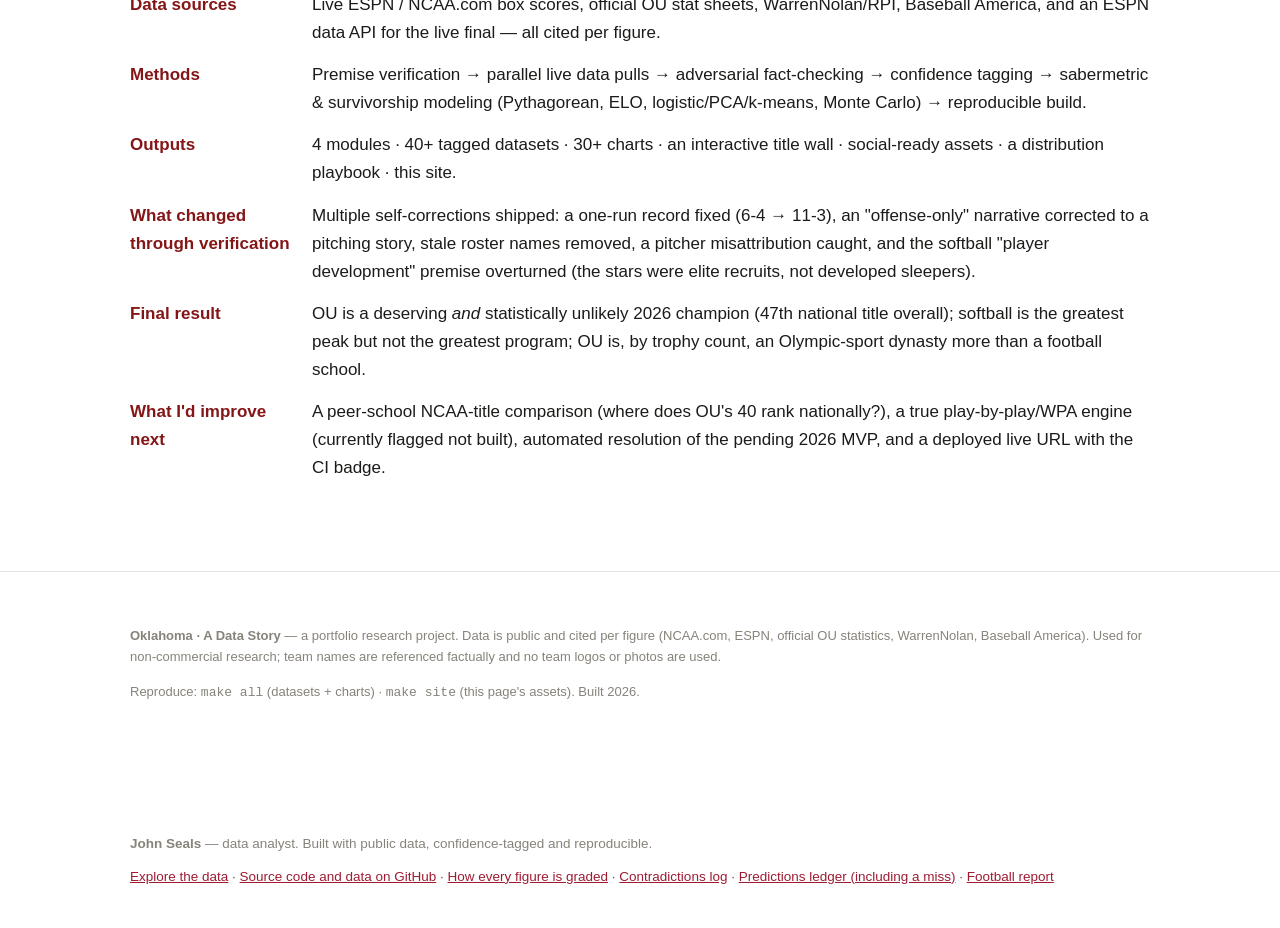
==== commit 5e8c386d: "Add an interactive explorer over the dbt marts; reject Evidence.dev on evidence The published page h" ====
--- a/site/index.html
+++ b/site/index.html
@@ -25,6 +25,7 @@
     <a href="#baseball">Baseball</a>
     <a href="#softball">Softball</a>
     <a href="#football">Football</a>
+    <a href="explore.html">Explore</a>
     <a href="#methods">Methods</a>
     <a href="#gallery">Charts</a>
     <a href="#casestudy">Case study</a>
@@ -346,6 +347,7 @@
   <div class="wrap" style="font-size:13.5px;line-height:1.65">
     <p style="margin:0 0 10px"><b>John Seals</b> — data analyst. Built with public data, confidence-tagged and reproducible.</p>
     <p class="muted" style="margin:0">
+      <a href="explore.html">Explore the data</a> ·
       <a href="https://github.com/johnthesooner/oklahoma-2026-cws-research">Source code and data on GitHub</a> ·
       <a href="https://github.com/johnthesooner/oklahoma-2026-cws-research/blob/main/methodology/confidence_framework.md">How every figure is graded</a> ·
       <a href="https://github.com/johnthesooner/oklahoma-2026-cws-research/blob/main/data/contradictions_log.csv">Contradictions log</a> ·
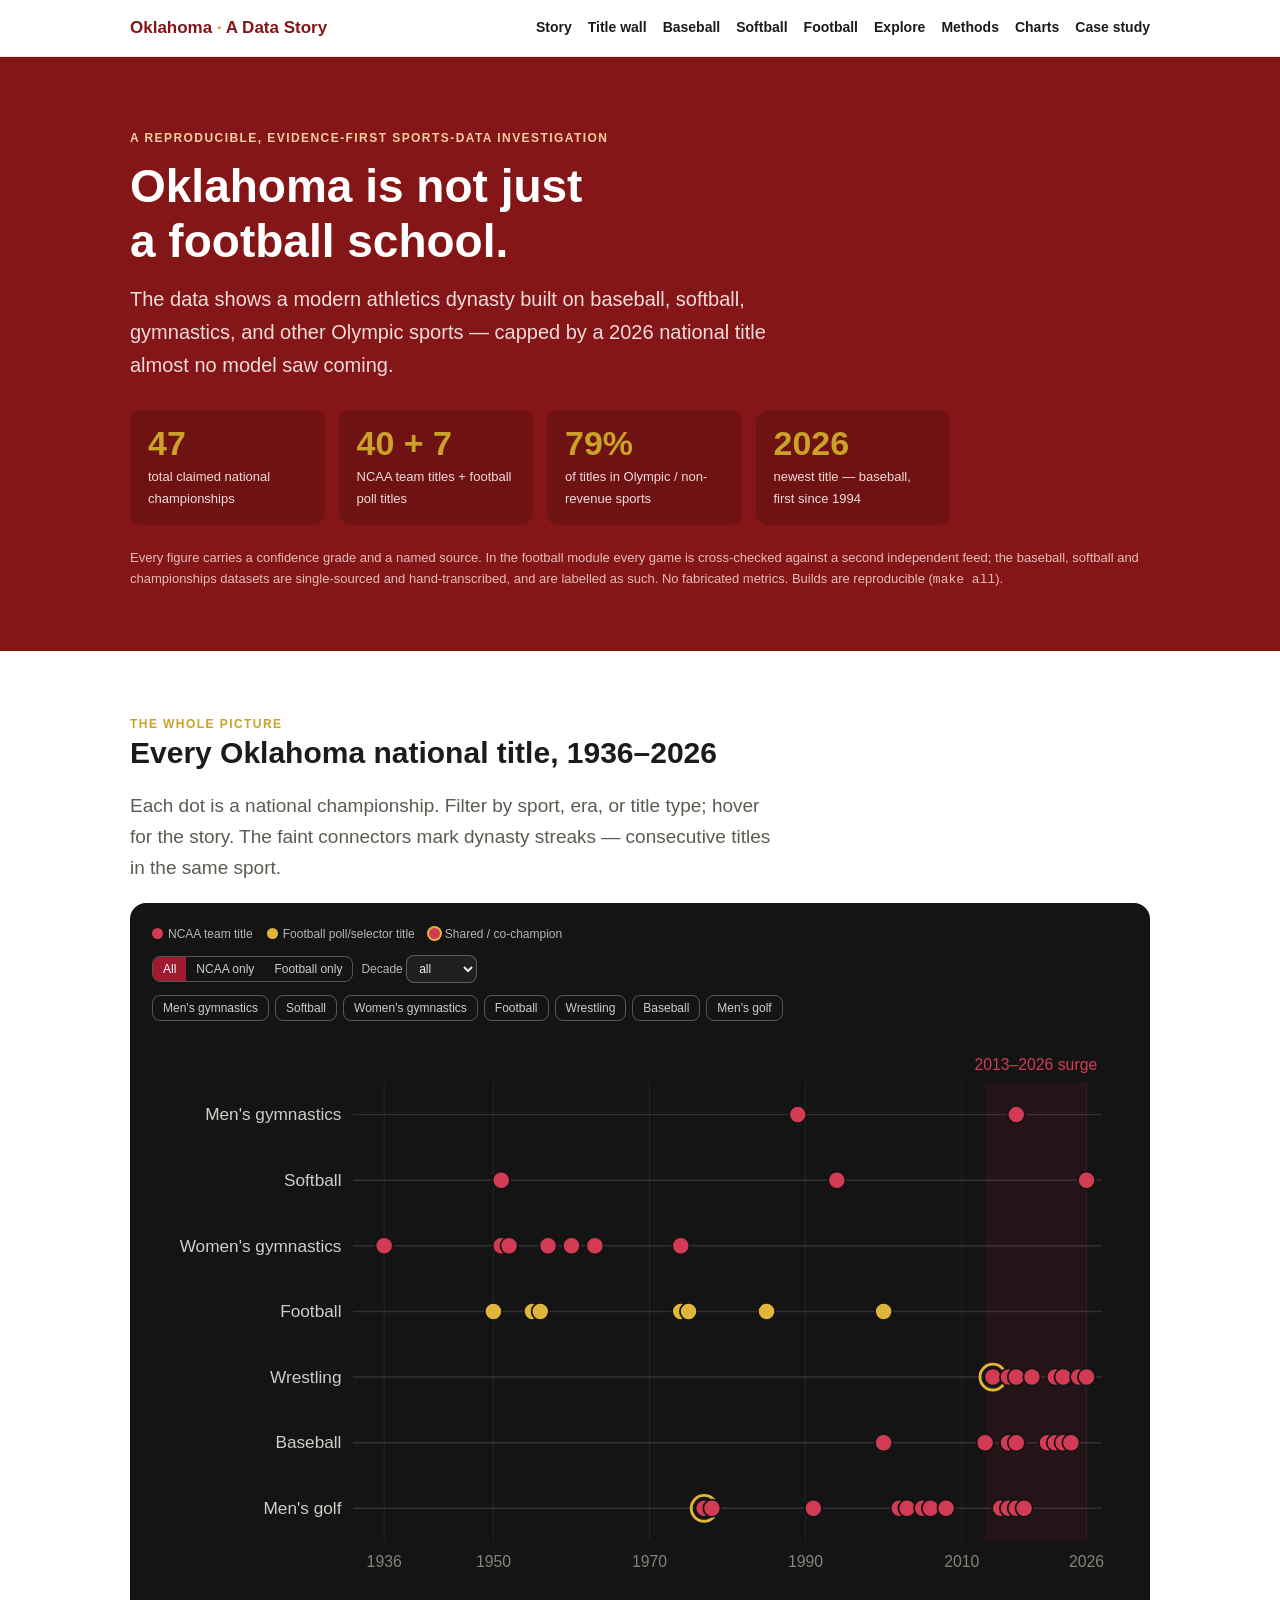
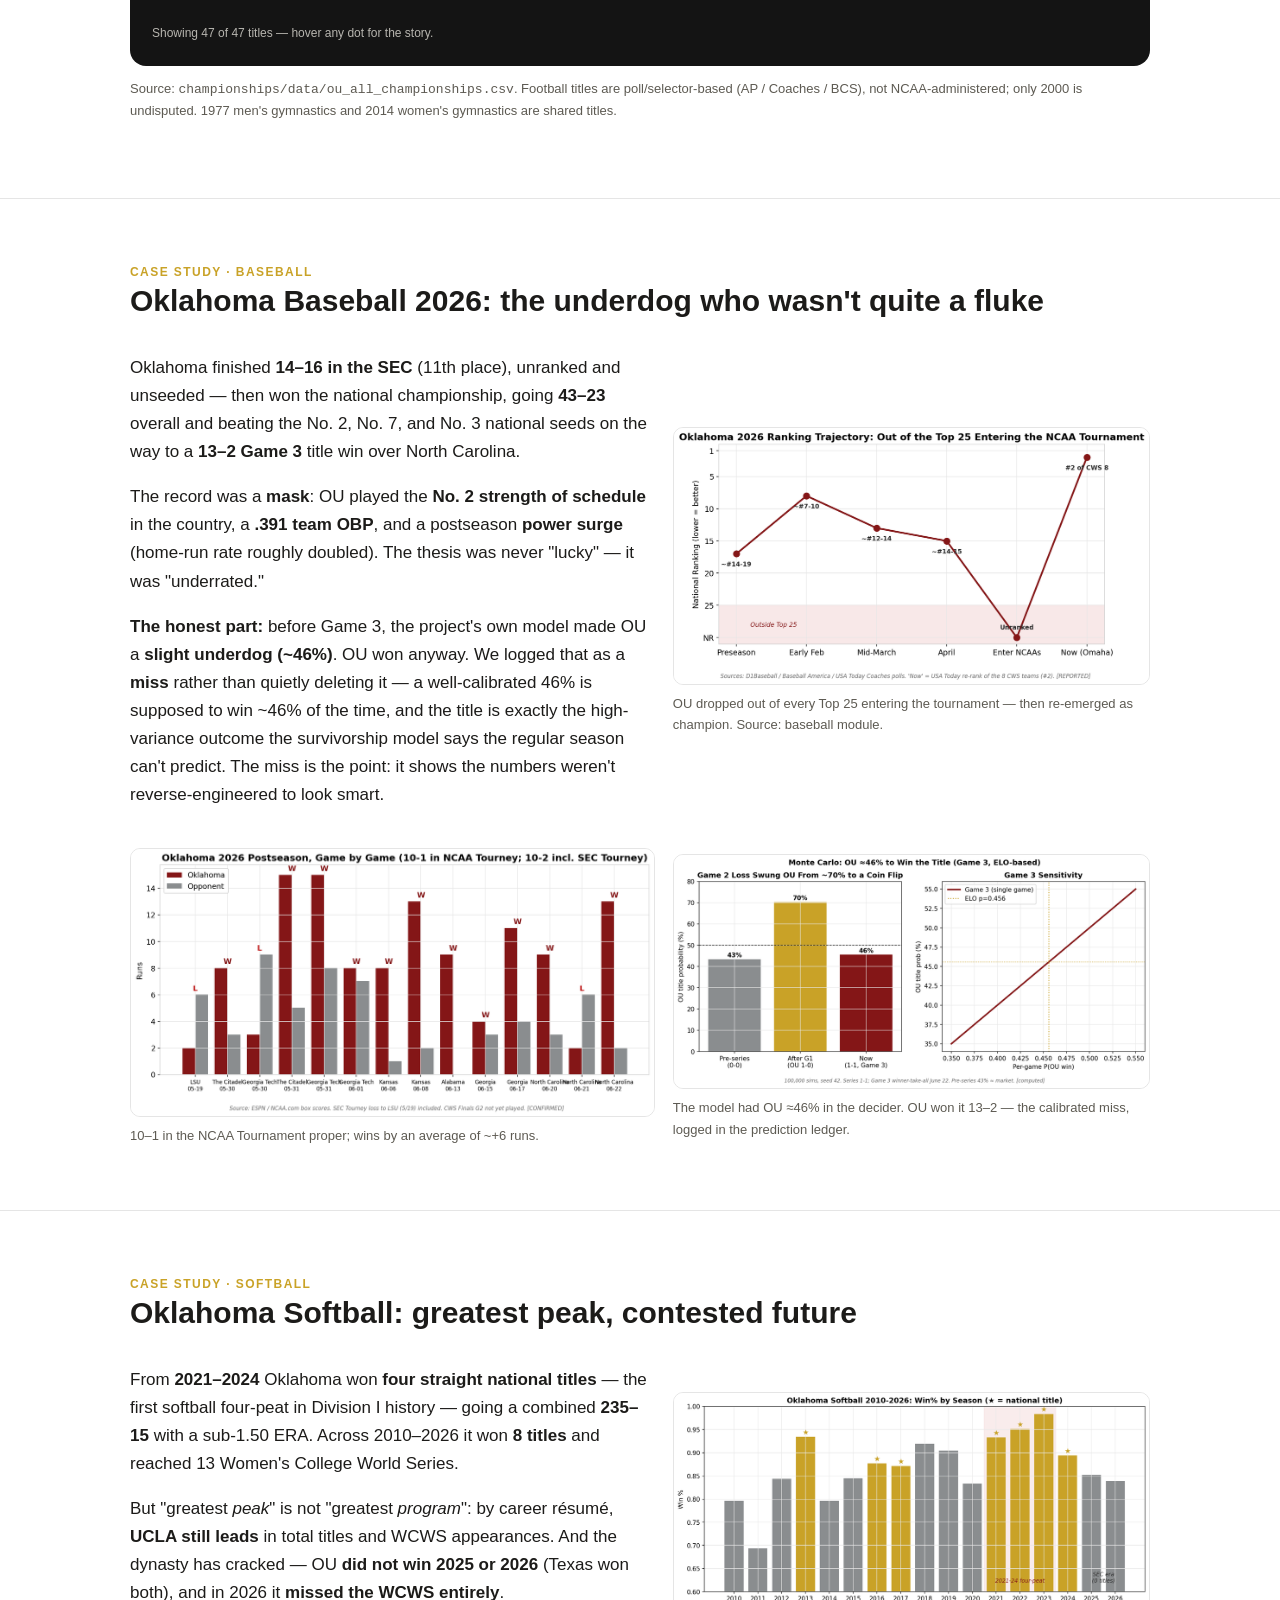
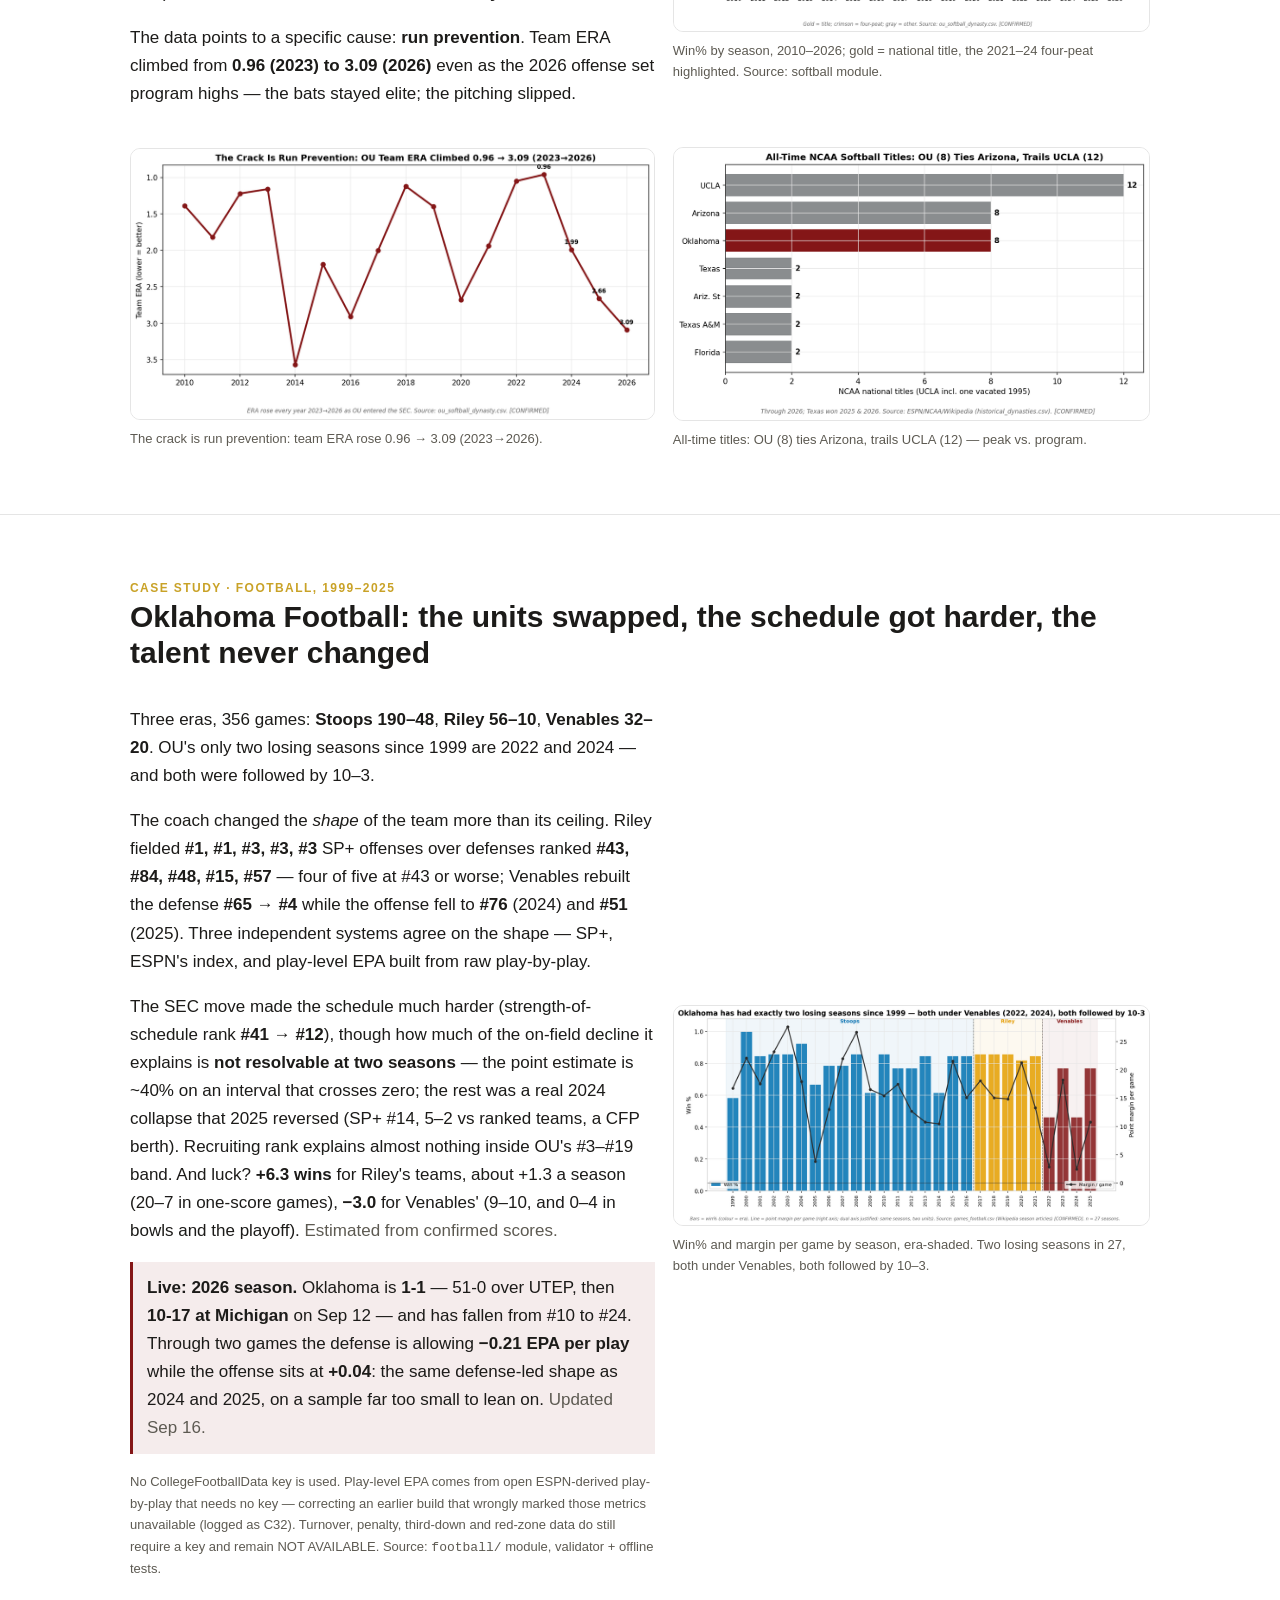
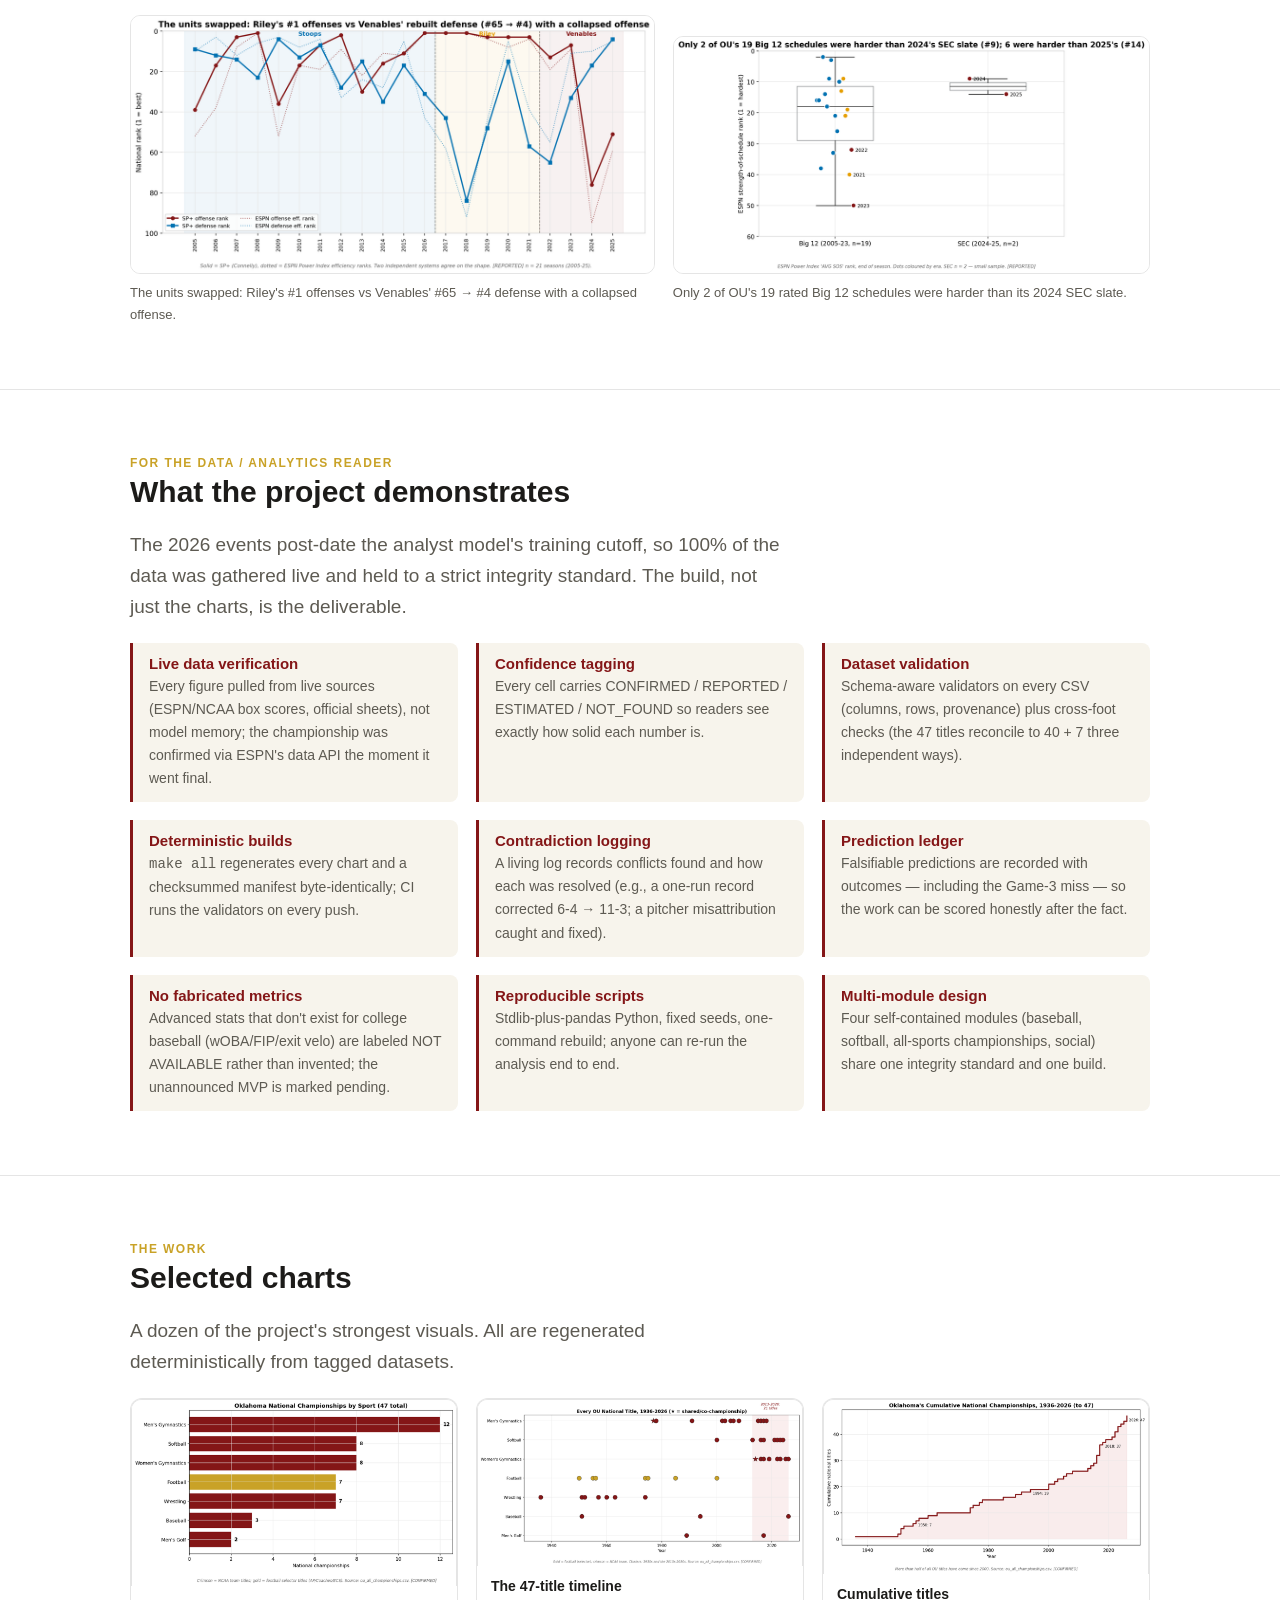
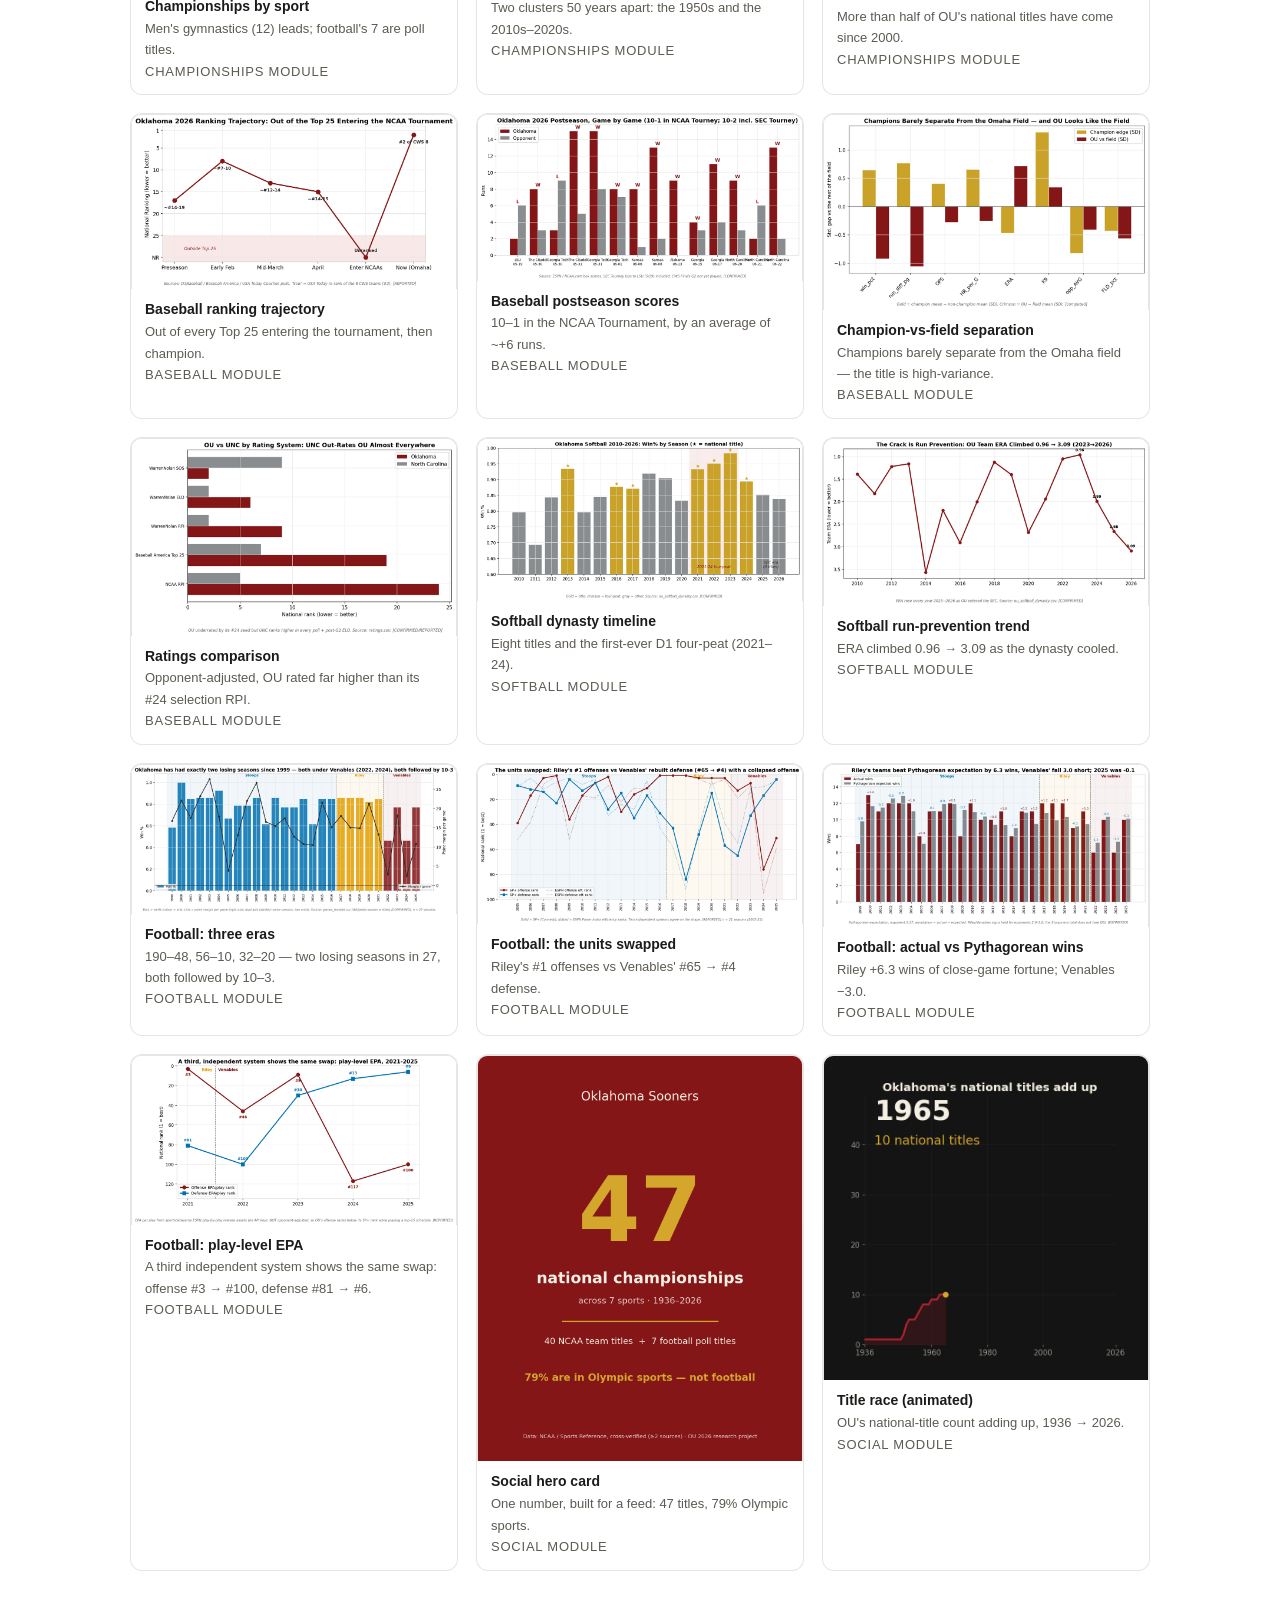
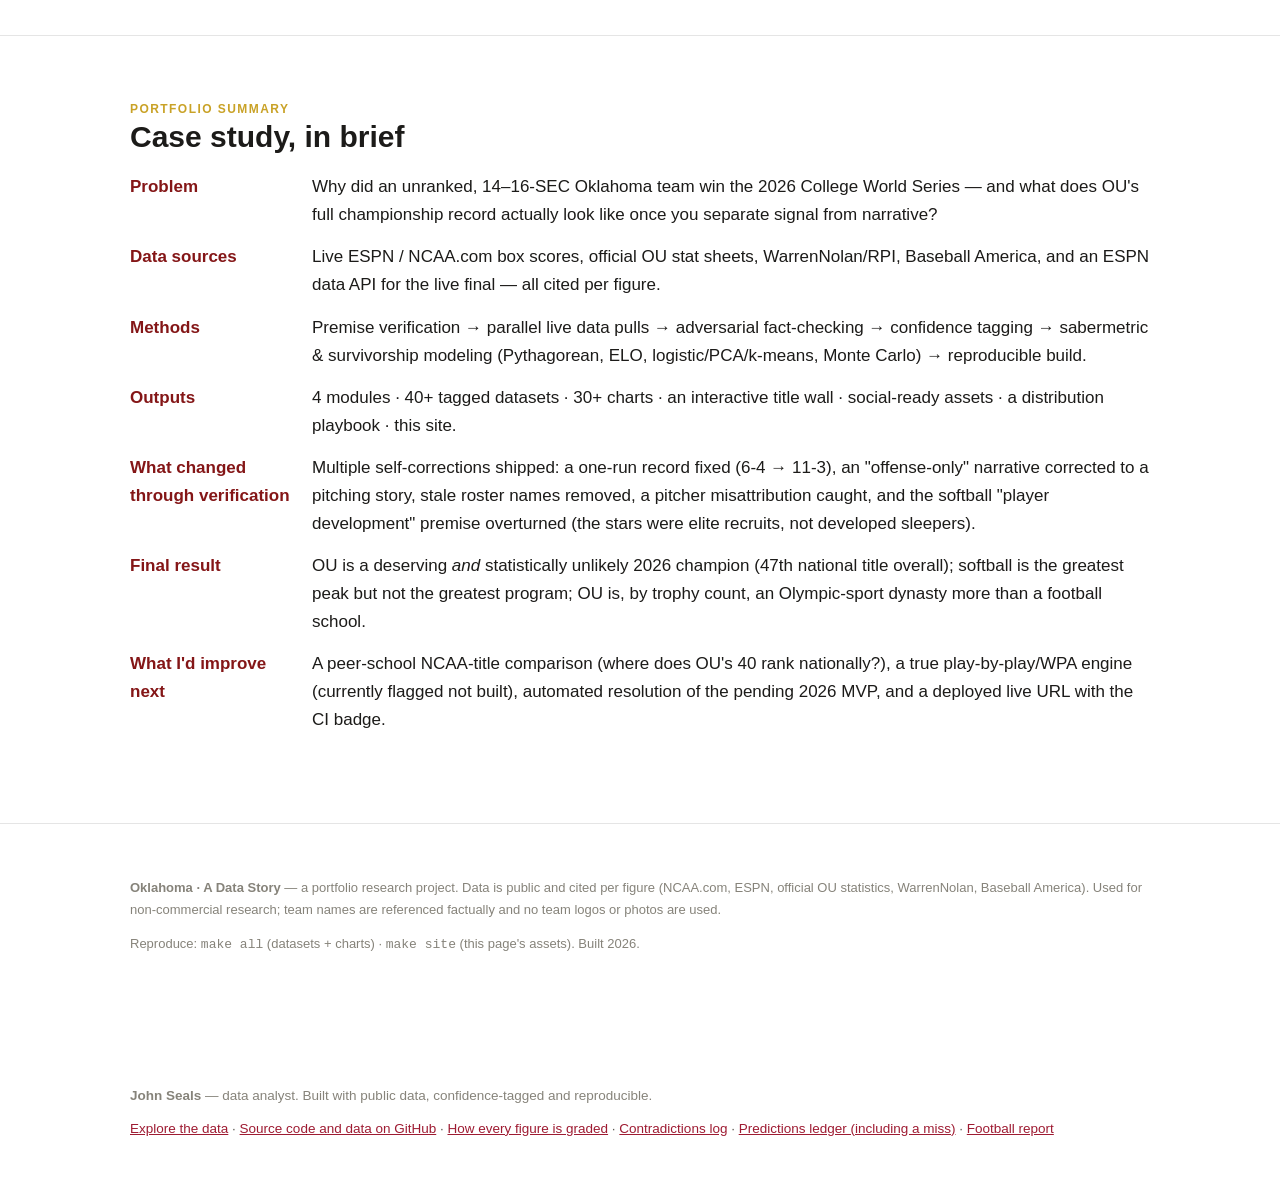
==== commit 67b0f271: "Update the in-progress 2026 season: Oklahoma is 1-1 after losing 10-17 at Michigan The 2026 tracker " ====
--- a/site/index.html
+++ b/site/index.html
@@ -147,7 +147,14 @@
       <p>Three eras, 356 games: <b>Stoops 190–48</b>, <b>Riley 56–10</b>, <b>Venables 32–20</b>. OU's only two losing seasons since 1999 are 2022 and 2024 — and both were followed by 10–3.</p>
       <p>The coach changed the <i>shape</i> of the team more than its ceiling. Riley fielded <b>#1, #1, #3, #3, #3</b> SP+ offenses over defenses ranked <b>#43, #84, #48, #15, #57</b> — four of five at #43 or worse; Venables rebuilt the defense <b>#65 → #4</b> while the offense fell to <b>#76</b> (2024) and <b>#51</b> (2025). Three independent systems agree on the shape — SP+, ESPN's index, and play-level EPA built from raw play-by-play.</p>
       <p>The SEC move made the schedule much harder (strength-of-schedule rank <b>#41 → #12</b>), though how much of the on-field decline it explains is <b>not resolvable at two seasons</b> — the point estimate is ~40% on an interval that crosses zero; the rest was a real 2024 collapse that 2025 reversed (SP+ #14, 5–2 vs ranked teams, a CFP berth). Recruiting rank explains almost nothing inside OU's #3–#19 band. And luck? <b>+6.3 wins</b> for Riley's teams, about +1.3 a season (20–7 in one-score games), <b>−3.0</b> for Venables' (9–10, and 0–4 in bowls and the playoff). <span class="muted">Estimated from confirmed scores.</span></p>
-      <p class="muted" style="font-size:13px">Built in documented fallback mode — no CollegeFootballData key — so box-score drivers are marked NOT AVAILABLE rather than estimated. Source: <code>football/</code> module, validator + offline tests.</p>
+      <p style="margin-top:14px;padding:12px 14px;border-left:3px solid #841617;background:rgba(132,22,23,.08)">
+        <b>Live: 2026 season.</b> Oklahoma is <b>1-1</b> — 51-0 over UTEP, then <b>10-17 at Michigan</b>
+        on Sep 12 — and has fallen from #10 to #24. Through two games the defense is allowing
+        <b>−0.21 EPA per play</b> while the offense sits at <b>+0.04</b>: the same defense-led shape as
+        2024 and 2025, on a sample far too small to lean on.
+        <span class="muted">Updated Sep 16.</span>
+      </p>
+      <p class="muted" style="font-size:13px">No CollegeFootballData key is used. Play-level EPA comes from open ESPN-derived play-by-play that needs no key — correcting an earlier build that wrongly marked those metrics unavailable (logged as C32). Turnover, penalty, third-down and red-zone data do still require a key and remain NOT AVAILABLE. Source: <code>football/</code> module, validator + offline tests.</p>
     </div>
     <figure>
       <img src="assets/fb_eras.png" alt="Oklahoma football win percentage and point margin by season, 1999 to 2025, shaded by head-coach era">
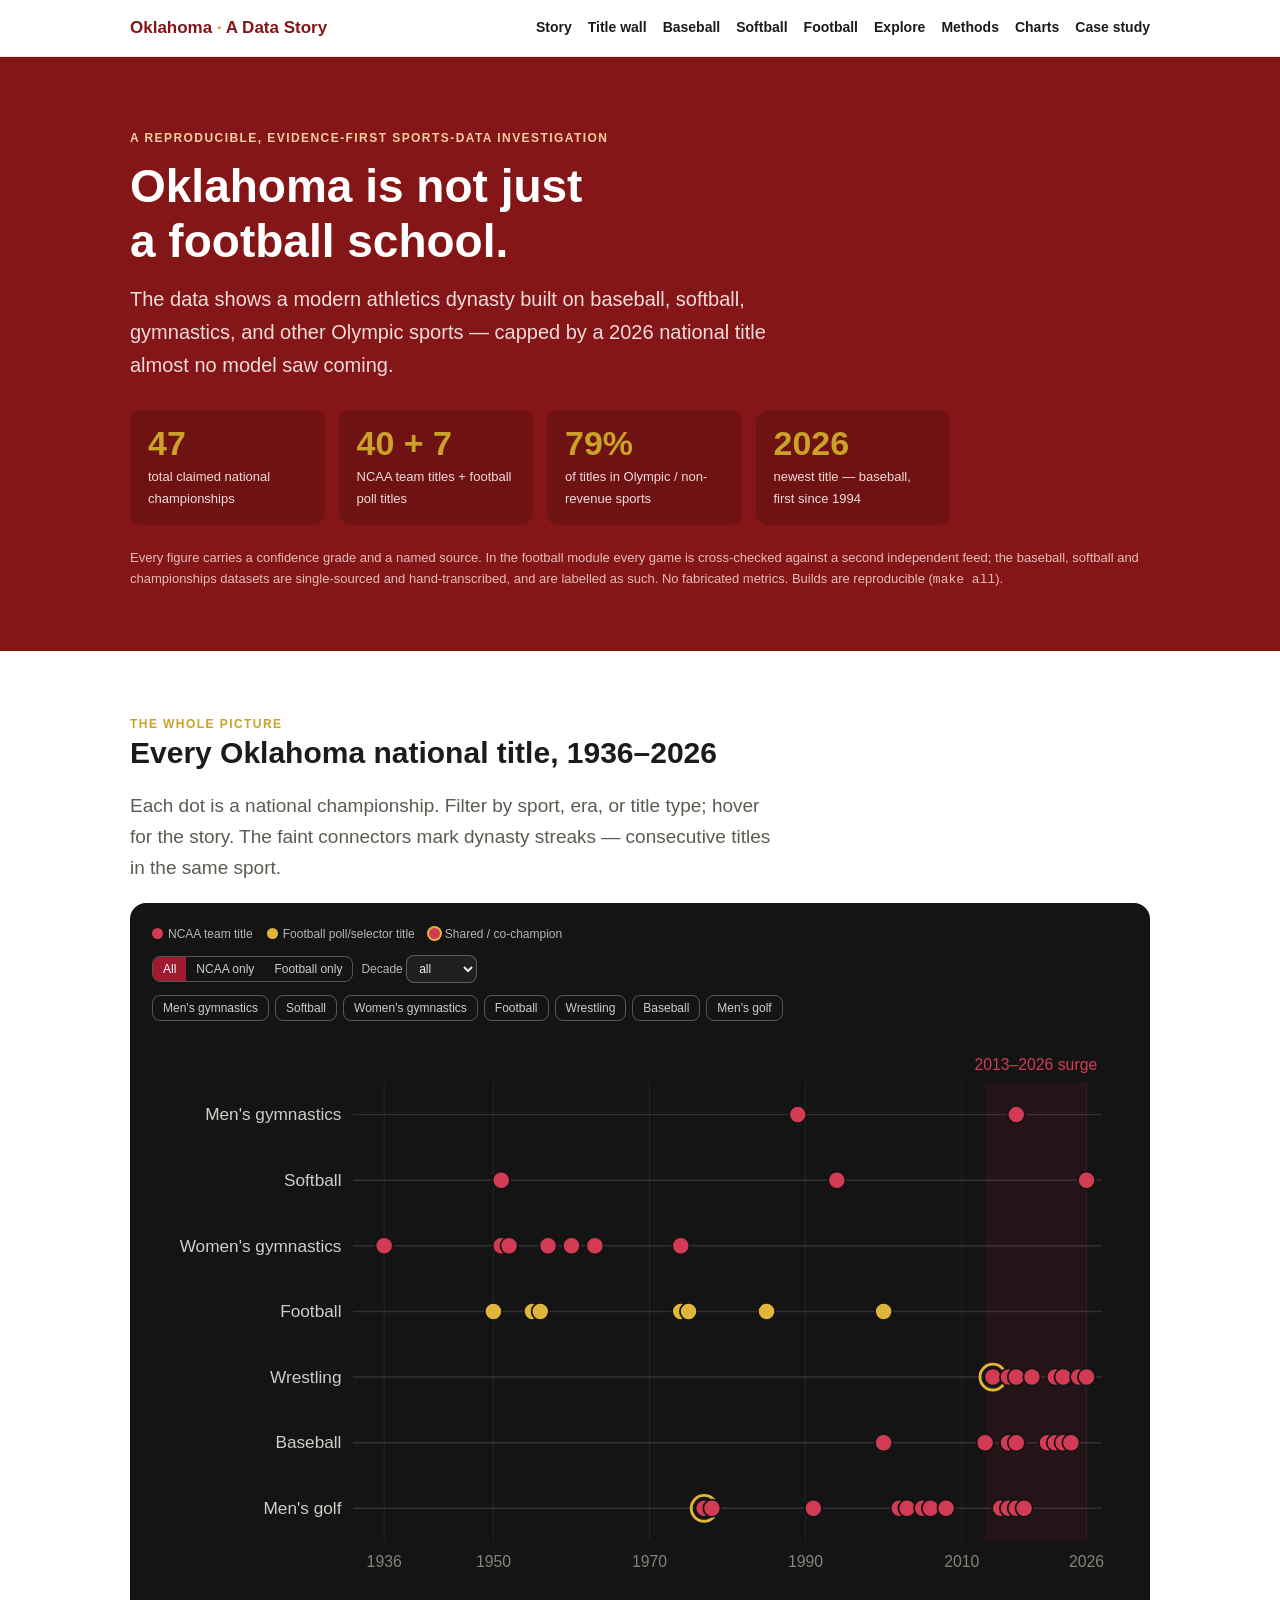
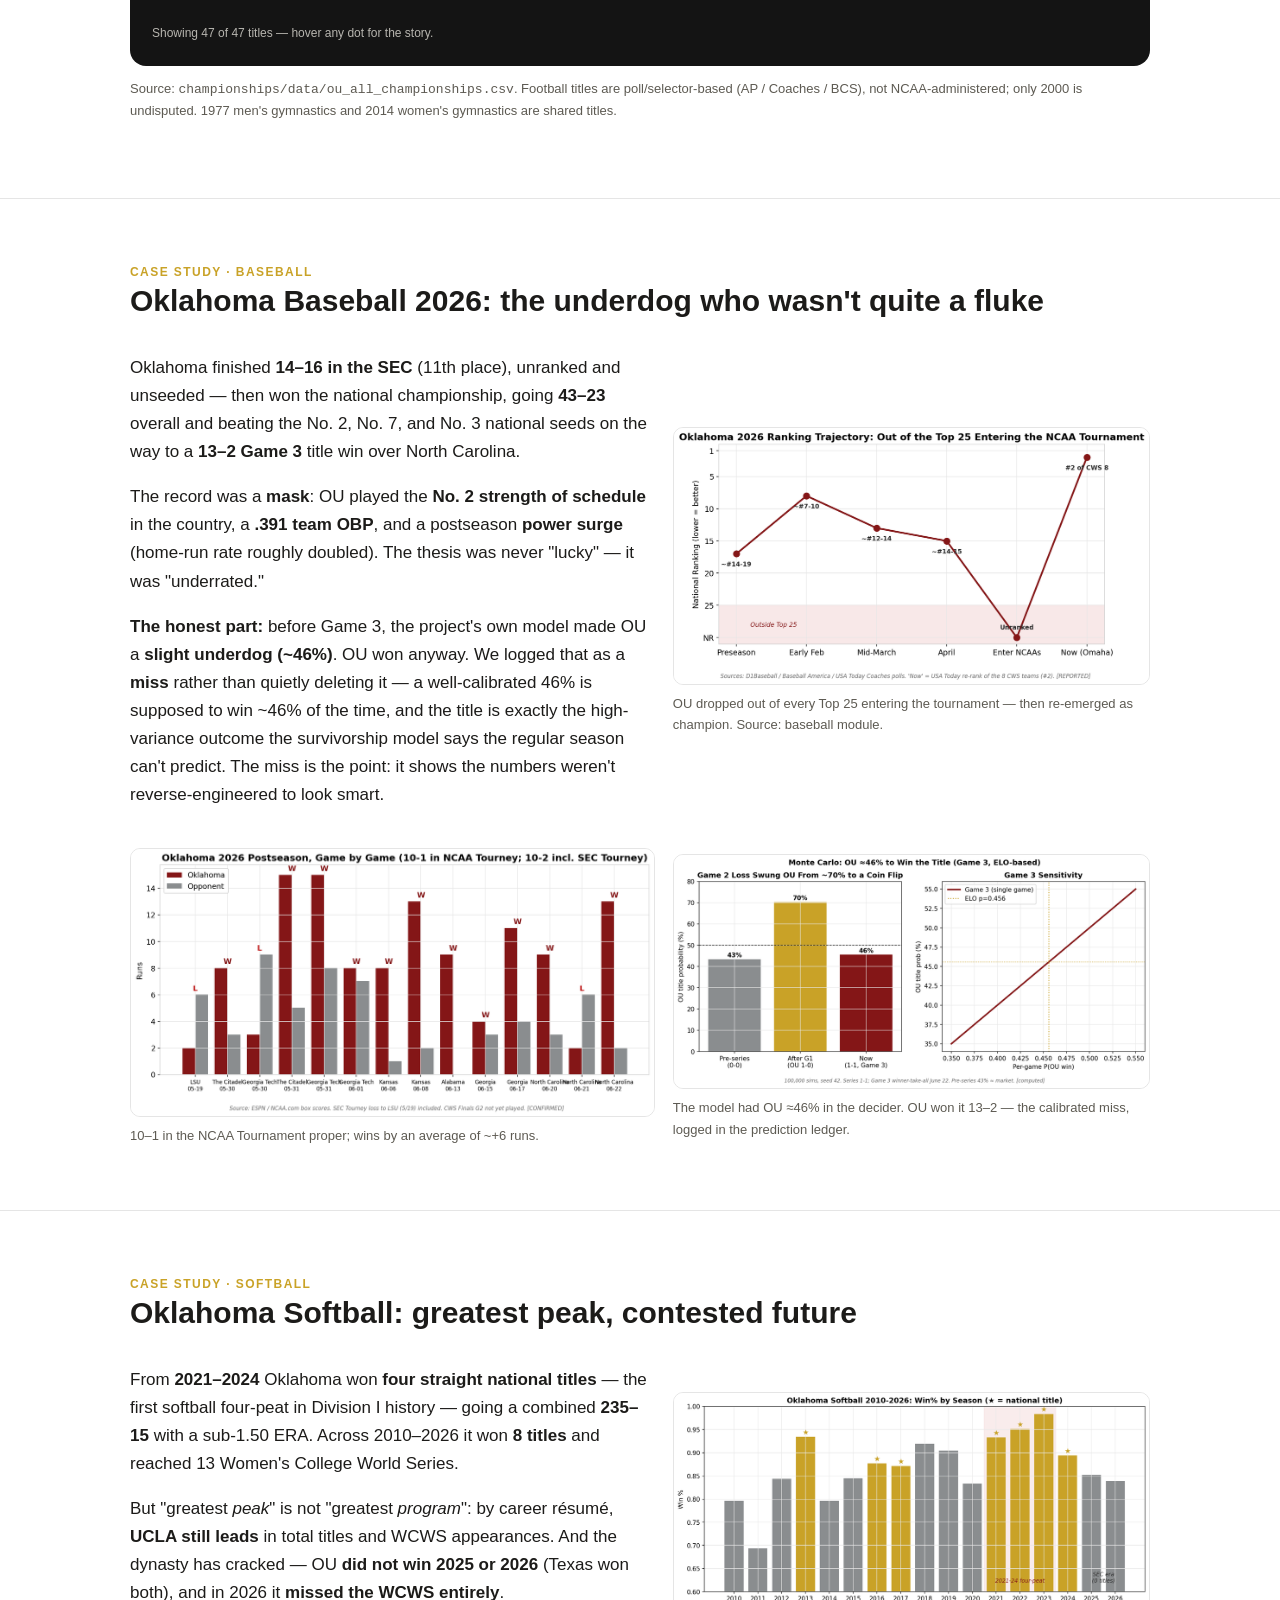
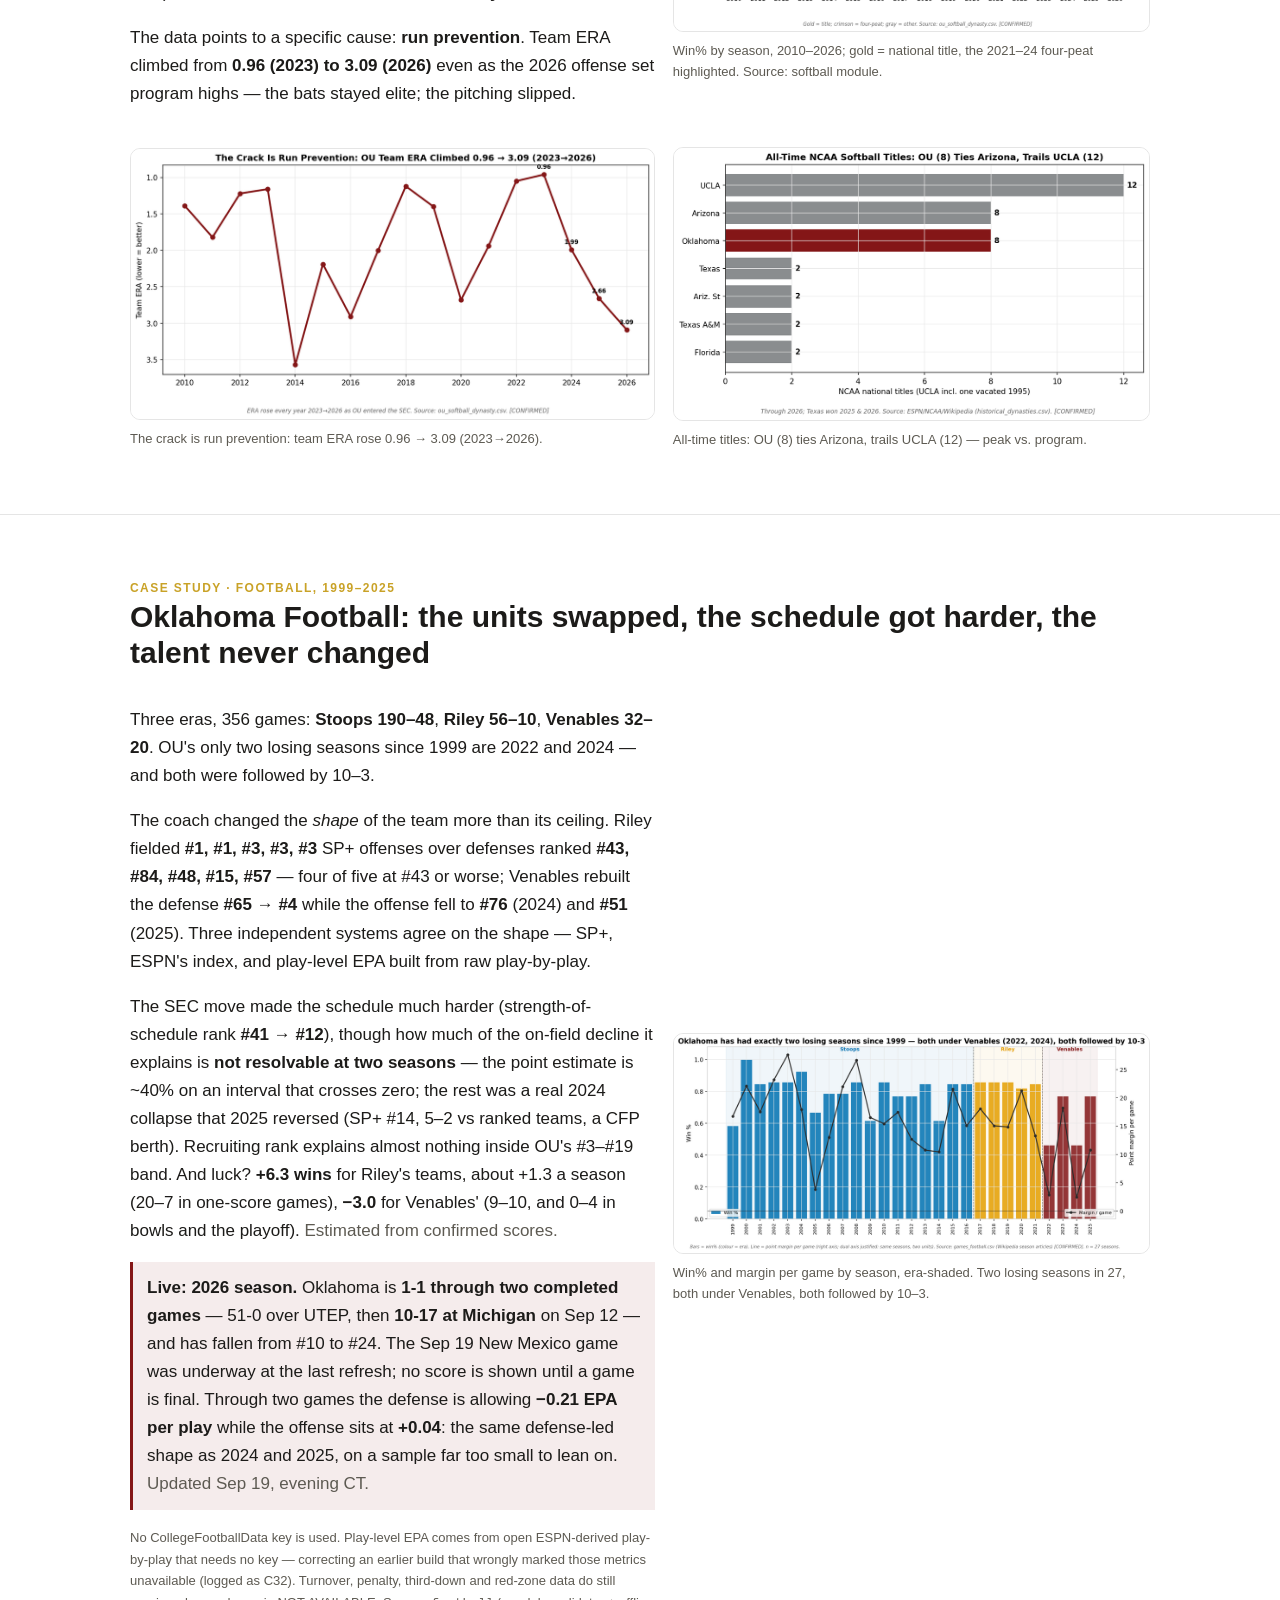
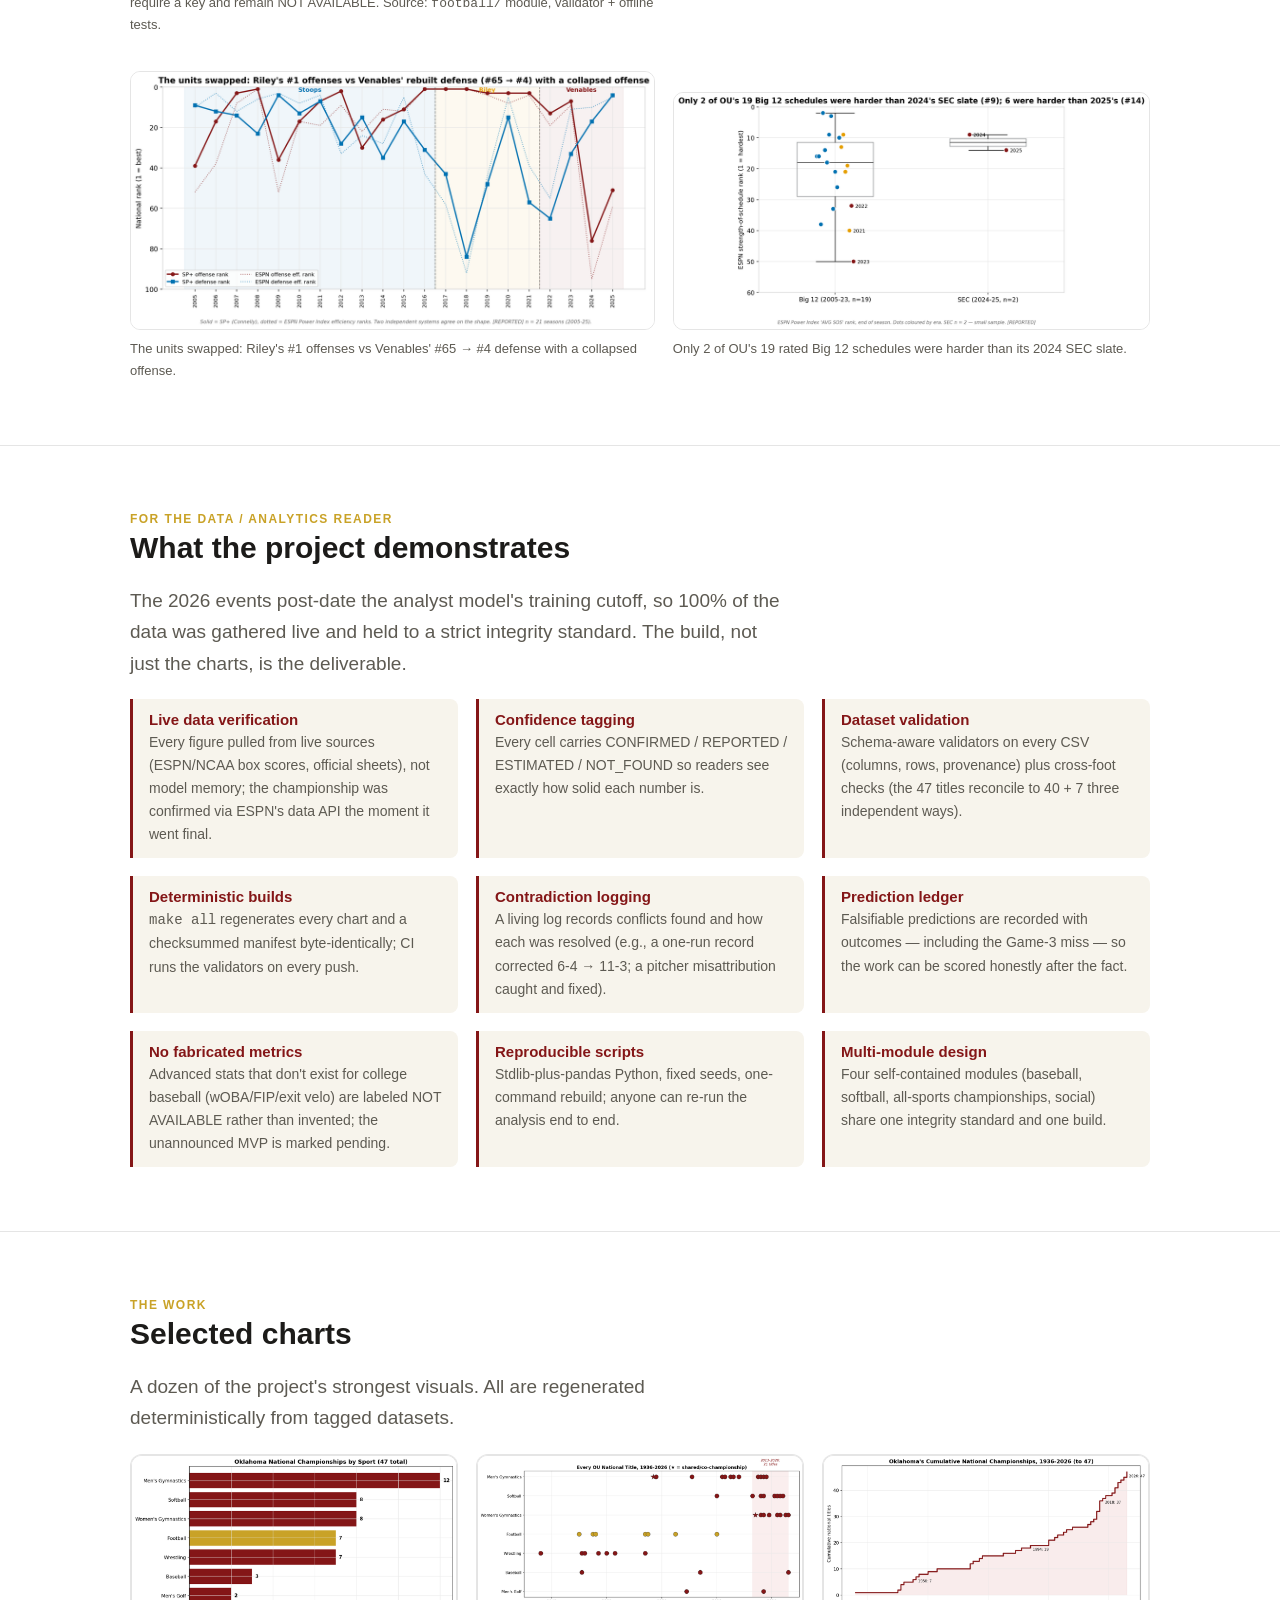
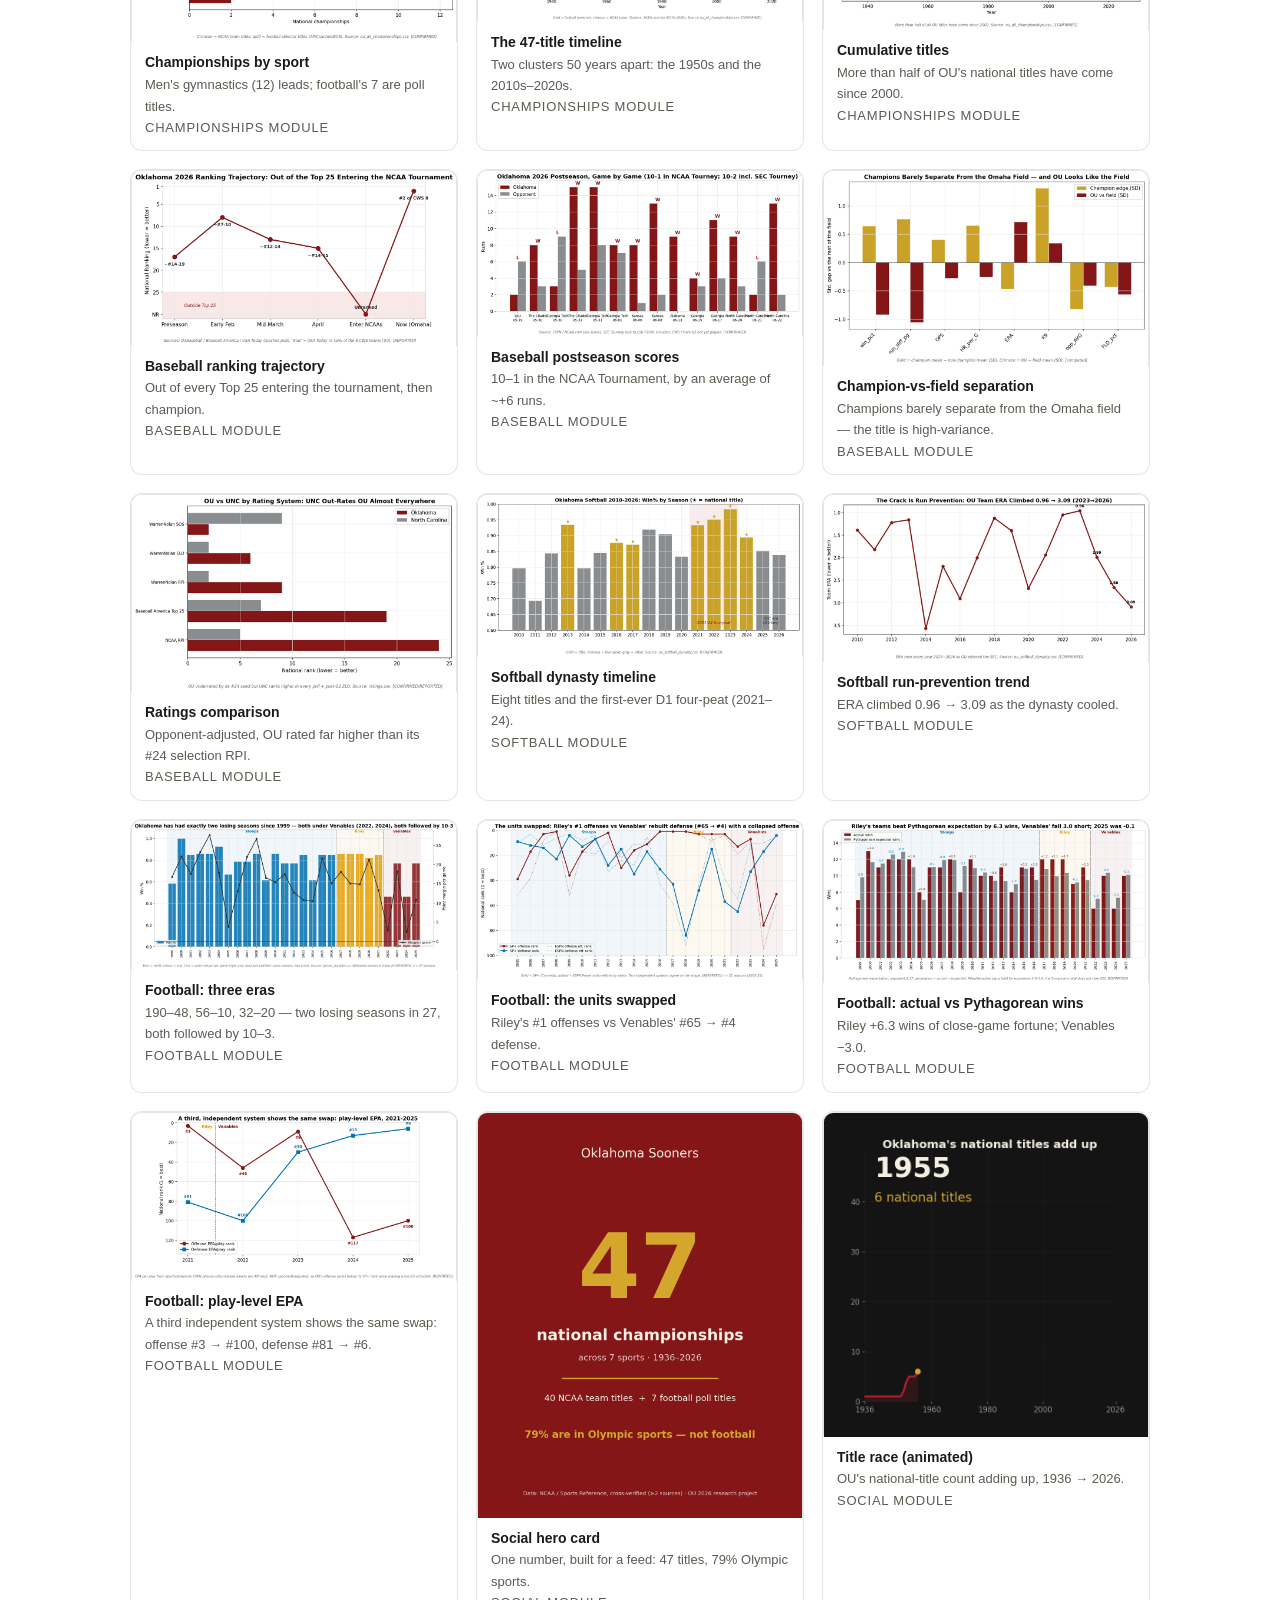
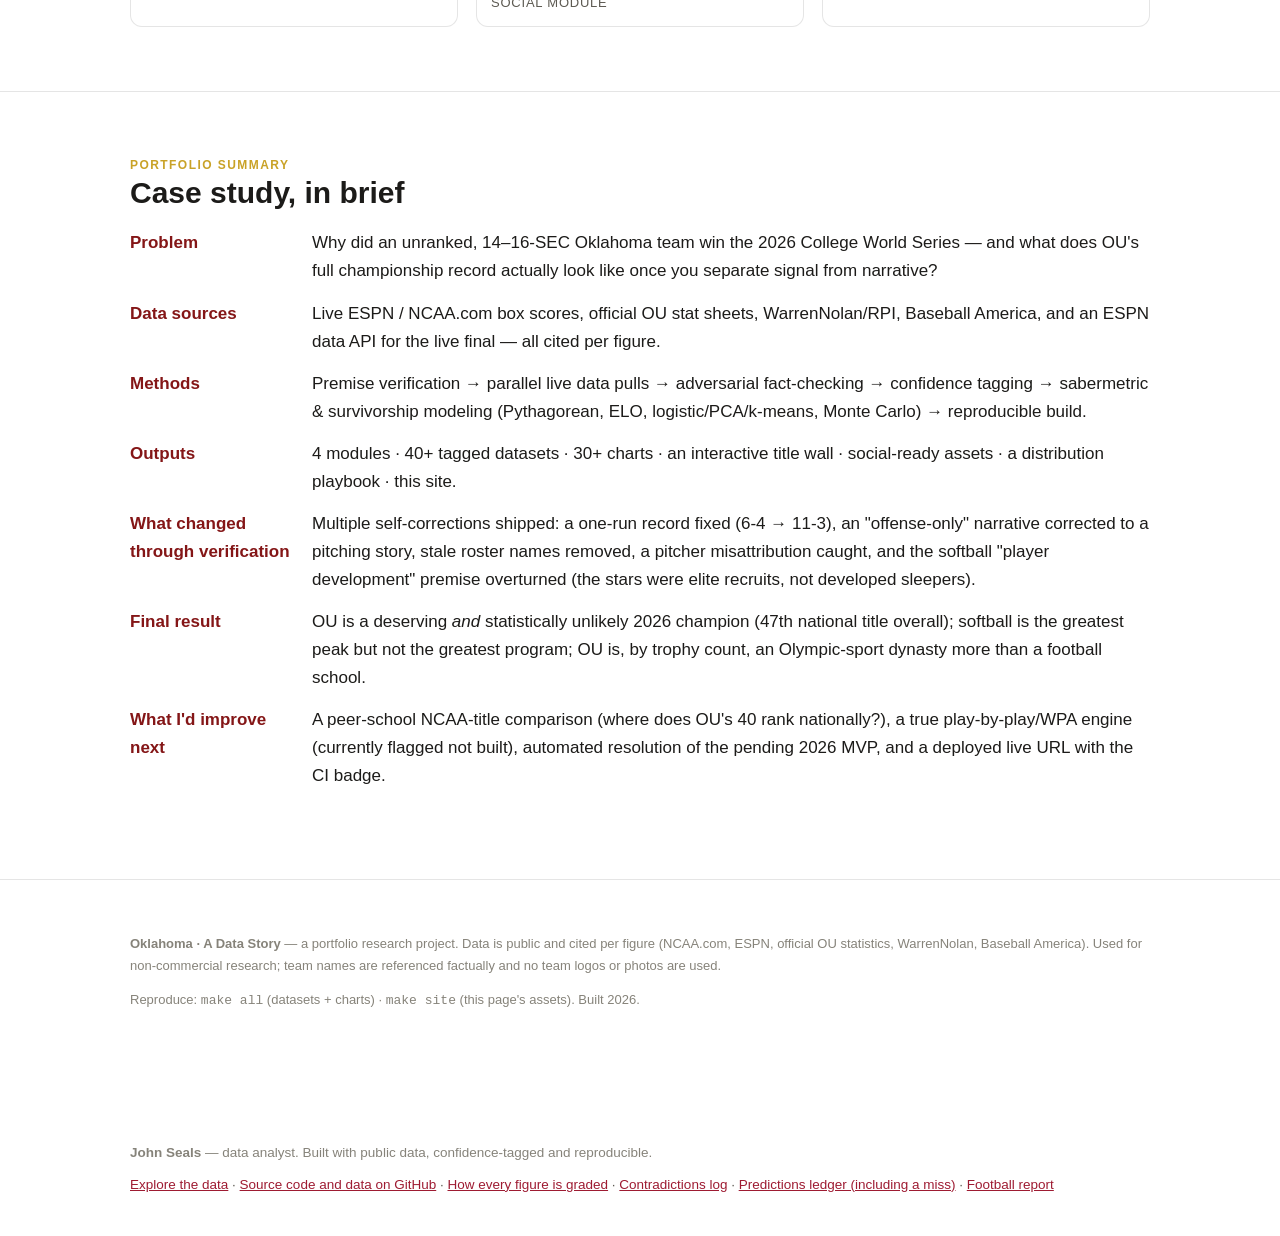
==== commit 809c847d: "Distinguish IN_PROGRESS from PENDING in the 2026 tracker; never score an unfinished game Ran the upd" ====
--- a/site/index.html
+++ b/site/index.html
@@ -148,11 +148,12 @@
       <p>The coach changed the <i>shape</i> of the team more than its ceiling. Riley fielded <b>#1, #1, #3, #3, #3</b> SP+ offenses over defenses ranked <b>#43, #84, #48, #15, #57</b> — four of five at #43 or worse; Venables rebuilt the defense <b>#65 → #4</b> while the offense fell to <b>#76</b> (2024) and <b>#51</b> (2025). Three independent systems agree on the shape — SP+, ESPN's index, and play-level EPA built from raw play-by-play.</p>
       <p>The SEC move made the schedule much harder (strength-of-schedule rank <b>#41 → #12</b>), though how much of the on-field decline it explains is <b>not resolvable at two seasons</b> — the point estimate is ~40% on an interval that crosses zero; the rest was a real 2024 collapse that 2025 reversed (SP+ #14, 5–2 vs ranked teams, a CFP berth). Recruiting rank explains almost nothing inside OU's #3–#19 band. And luck? <b>+6.3 wins</b> for Riley's teams, about +1.3 a season (20–7 in one-score games), <b>−3.0</b> for Venables' (9–10, and 0–4 in bowls and the playoff). <span class="muted">Estimated from confirmed scores.</span></p>
       <p style="margin-top:14px;padding:12px 14px;border-left:3px solid #841617;background:rgba(132,22,23,.08)">
-        <b>Live: 2026 season.</b> Oklahoma is <b>1-1</b> — 51-0 over UTEP, then <b>10-17 at Michigan</b>
-        on Sep 12 — and has fallen from #10 to #24. Through two games the defense is allowing
+        <b>Live: 2026 season.</b> Oklahoma is <b>1-1 through two completed games</b> — 51-0 over UTEP, then
+        <b>10-17 at Michigan</b> on Sep 12 — and has fallen from #10 to #24. The Sep 19 New Mexico game was
+        underway at the last refresh; no score is shown until a game is final. Through two games the defense is allowing
         <b>−0.21 EPA per play</b> while the offense sits at <b>+0.04</b>: the same defense-led shape as
         2024 and 2025, on a sample far too small to lean on.
-        <span class="muted">Updated Sep 16.</span>
+        <span class="muted">Updated Sep 19, evening CT.</span>
       </p>
       <p class="muted" style="font-size:13px">No CollegeFootballData key is used. Play-level EPA comes from open ESPN-derived play-by-play that needs no key — correcting an earlier build that wrongly marked those metrics unavailable (logged as C32). Turnover, penalty, third-down and red-zone data do still require a key and remain NOT AVAILABLE. Source: <code>football/</code> module, validator + offline tests.</p>
     </div>
